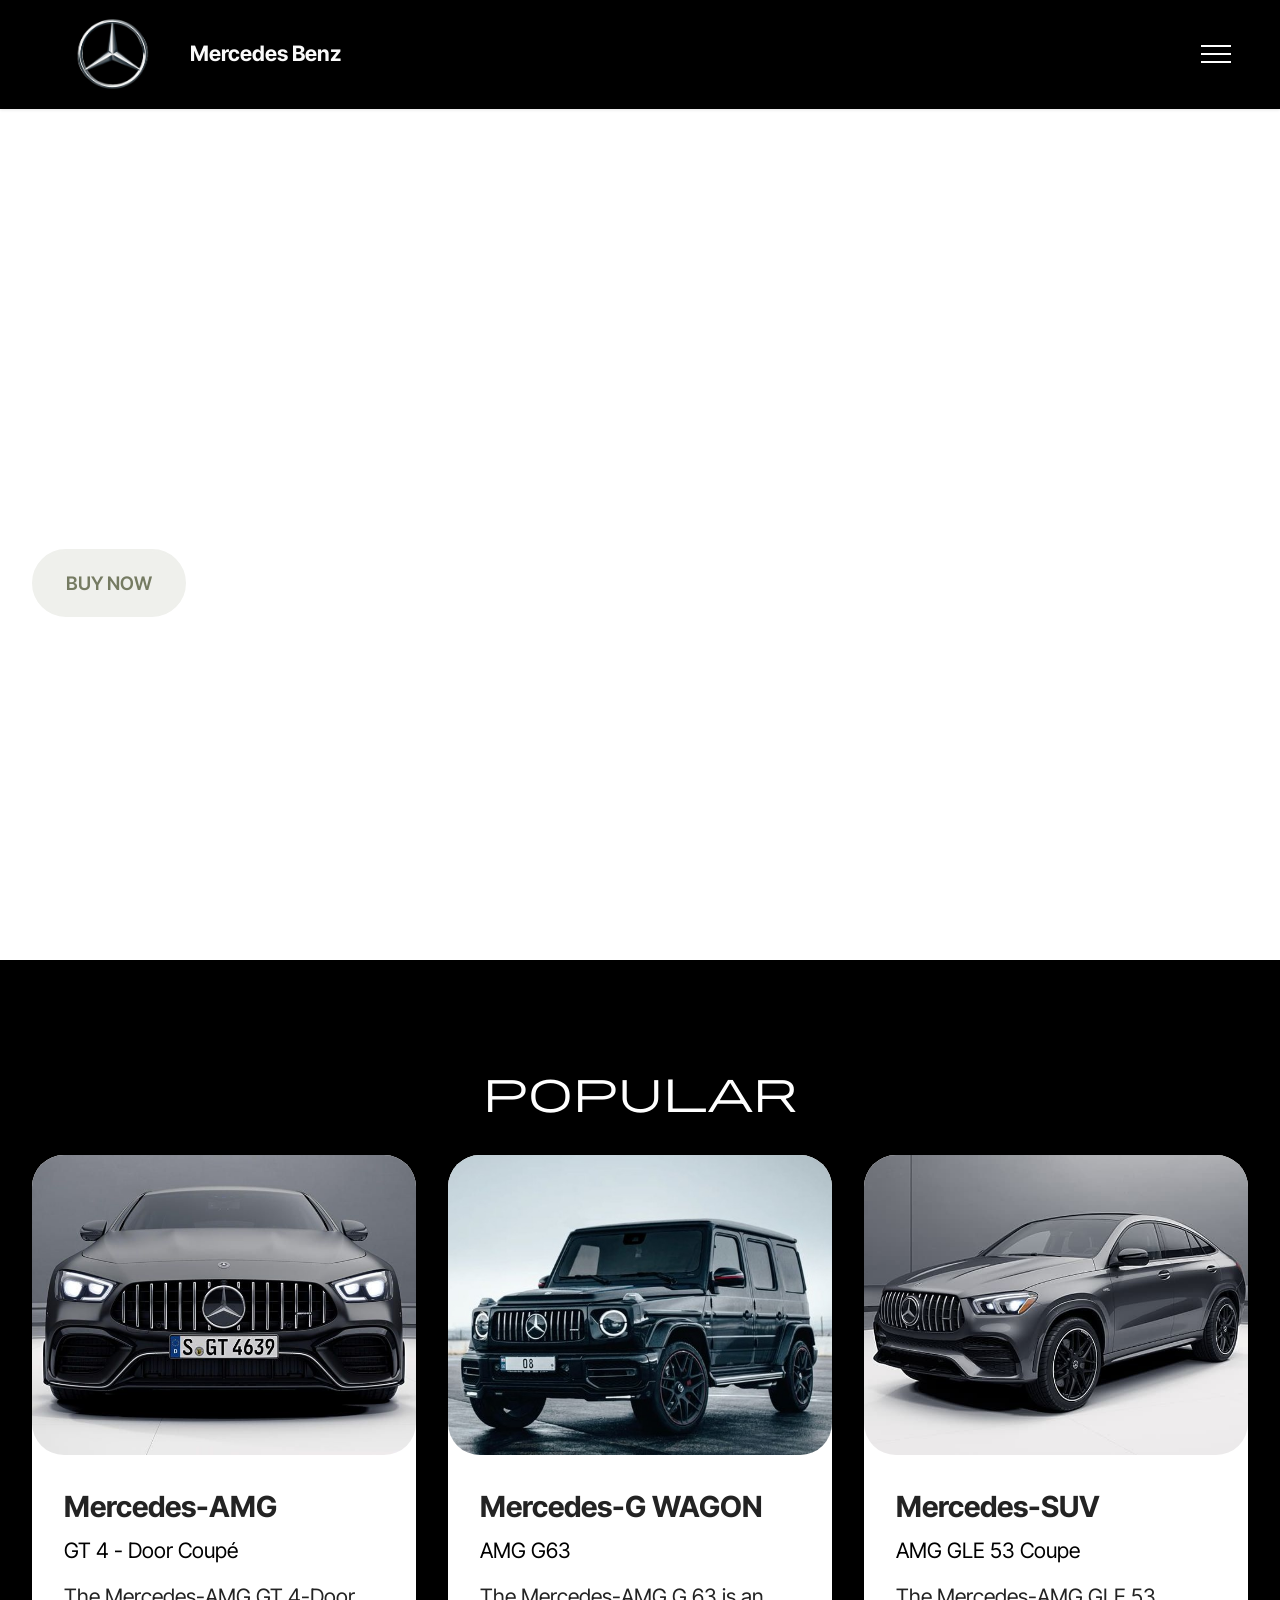
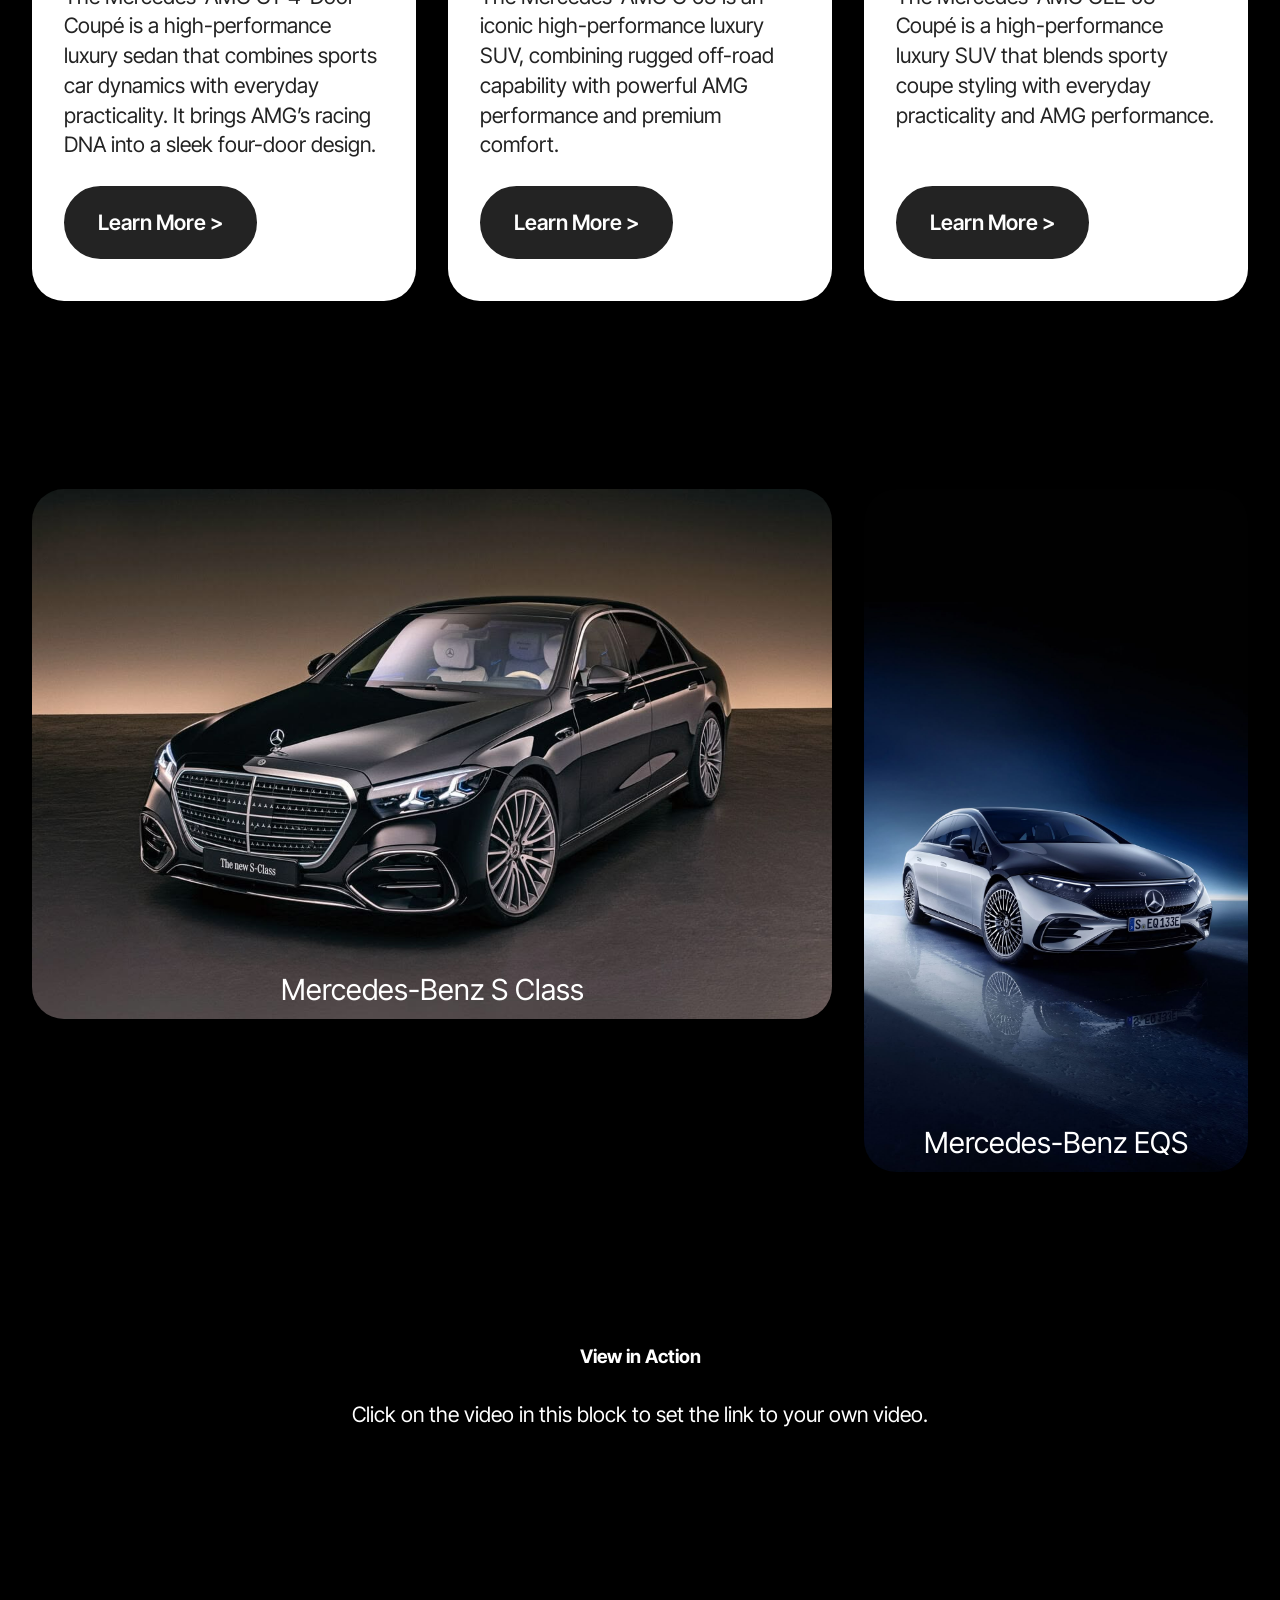
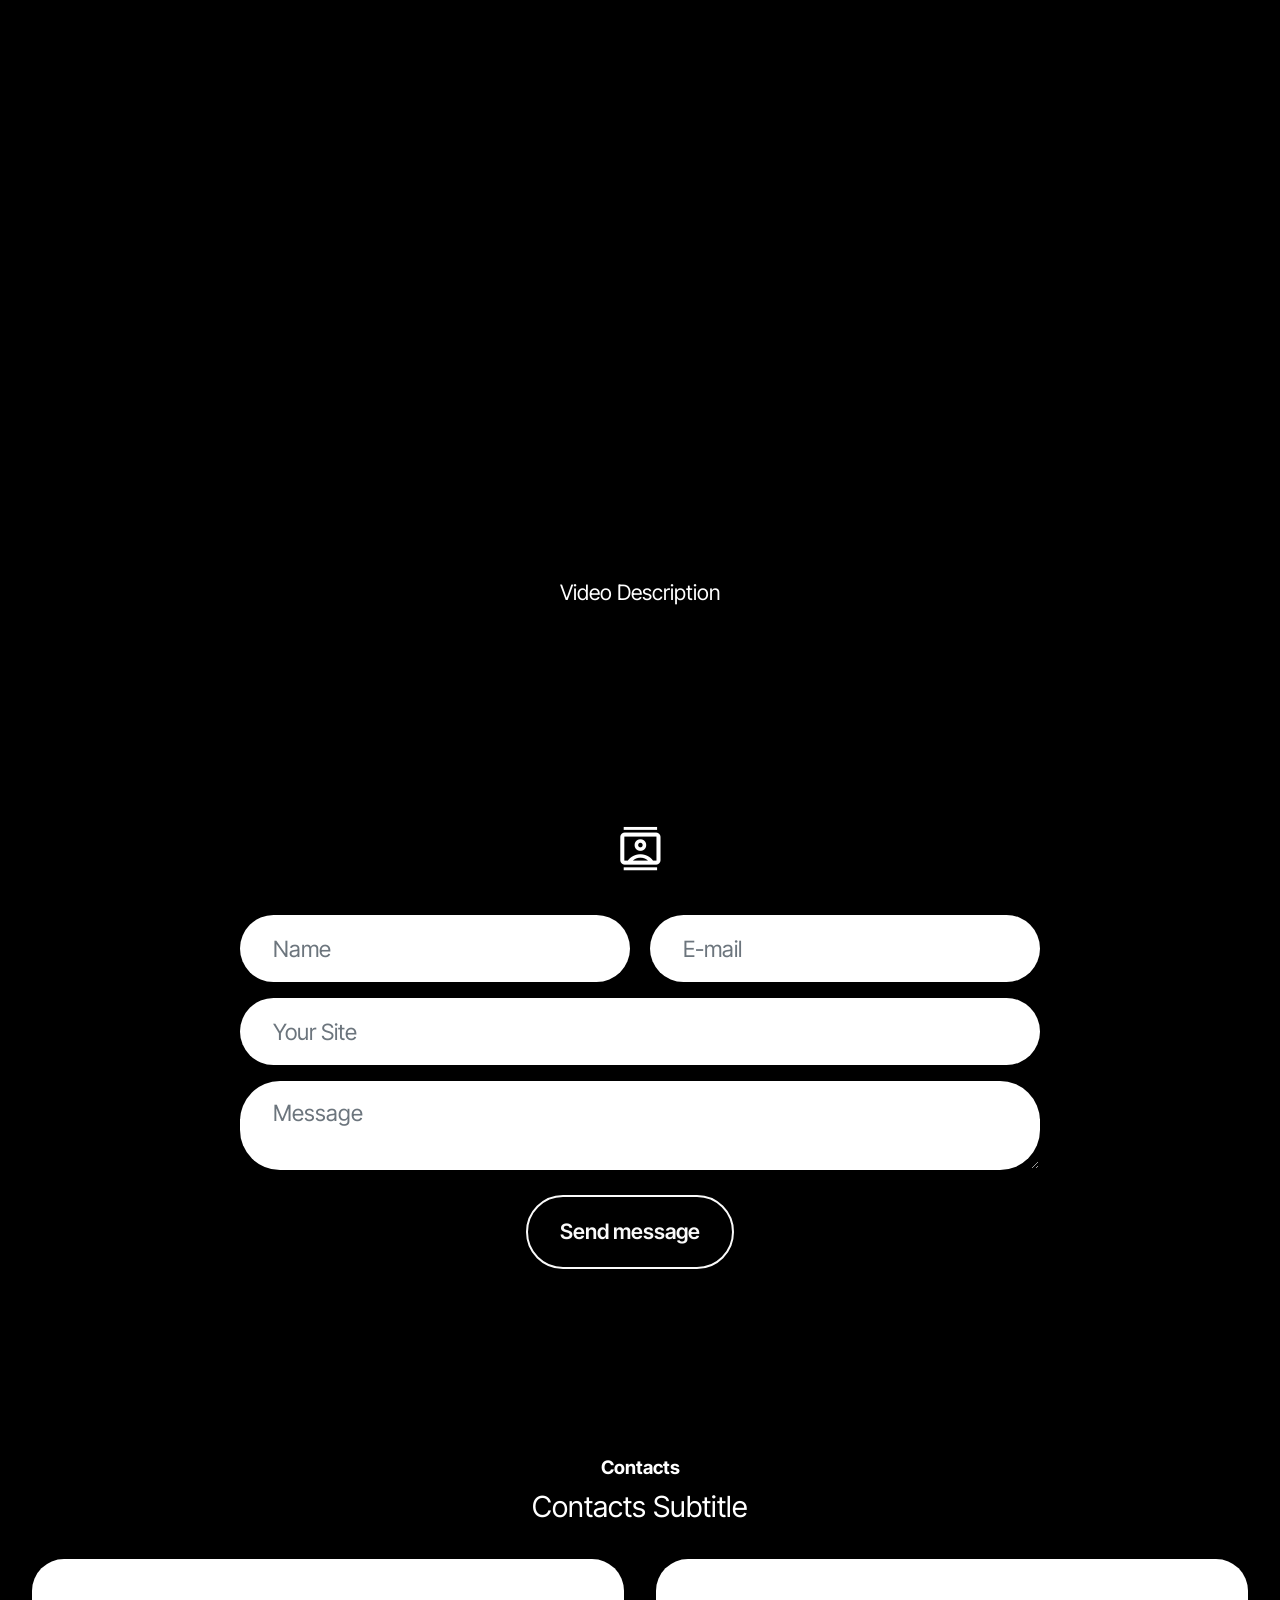
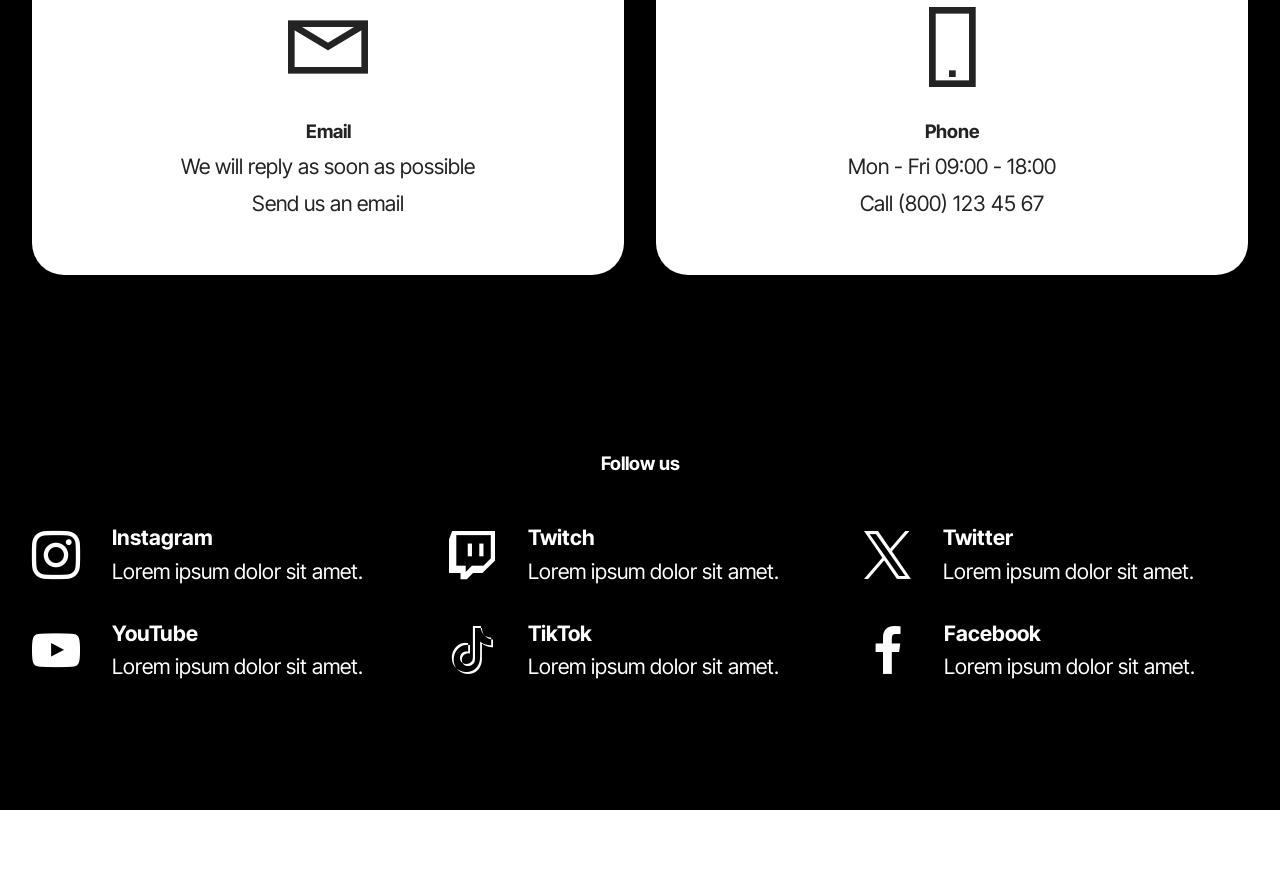
==== index.html @ bb3ef129 "create github pages" ====
<!DOCTYPE html>
<html  >
<head>
  <!-- Site made with Mobirise Website Builder v6.1.12, https://mobirise.com -->
  <meta charset="UTF-8">
  <meta http-equiv="X-UA-Compatible" content="IE=edge">
  <meta name="generator" content="Mobirise v6.1.12, mobirise.com">
  <meta name="twitter:card" content="summary_large_image"/>
  <meta name="twitter:image:src" content="assets/images/index-meta.jpeg">
  <meta property="og:image" content="assets/images/index-meta.jpeg">
  <meta name="twitter:title" content="Home">
  <meta name="viewport" content="width=device-width, initial-scale=1, minimum-scale=1">
  <link rel="shortcut icon" href="assets/images/mercedes-benz-logo-removebg-preview.png" type="image/x-icon">
  <meta name="description" content="Discover Mercedes-Benz, a global leader in luxury cars. From elegant sedans to powerful AMG models and electric EQ vehicles, experience performance, innovation, and prestige.">
  
  
  <title>Home</title>
  <link rel="stylesheet" href="assets/web/assets/mobirise-icons2/mobirise2.css">
  <link rel="stylesheet" href="assets/bootstrap/css/bootstrap.min.css">
  <link rel="stylesheet" href="assets/animatecss/animate.css">
  <link rel="stylesheet" href="assets/dropdown/css/style.css">
  <link rel="stylesheet" href="assets/socicon/css/styles.css">
  <link rel="stylesheet" href="assets/theme/css/style.css">
  <link rel="preload" href="https://fonts.googleapis.com/css?family=Material+Symbols+Outlined:100,200,300,400,500,600,700&display=swap" as="style" onload="this.onload=null;this.rel='stylesheet'">
  <noscript><link rel="stylesheet" href="https://fonts.googleapis.com/css?family=Material+Symbols+Outlined:100,200,300,400,500,600,700&display=swap"></noscript>
  <link rel="preload" href="https://fonts.googleapis.com/css?family=Inter+Tight:100,200,300,400,500,600,700,800,900,100i,200i,300i,400i,500i,600i,700i,800i,900i&display=swap" as="style" onload="this.onload=null;this.rel='stylesheet'">
  <noscript><link rel="stylesheet" href="https://fonts.googleapis.com/css?family=Inter+Tight:100,200,300,400,500,600,700,800,900,100i,200i,300i,400i,500i,600i,700i,800i,900i&display=swap"></noscript>
  <link rel="preload" as="style" href="assets/mobirise/css/mbr-additional.css?v=NaeQE8"><link rel="stylesheet" href="assets/mobirise/css/mbr-additional.css?v=NaeQE8" type="text/css">

  
  
  
</head>
<body>
  
  <section data-bs-version="5.1" class="menu menu1 cid-vfYDyJ17xj" once="menu" id="menu1-4">
    

    <nav class="navbar navbar-dropdown navbar-fixed-top collapsed">
        <div class="container-fluid">
            <div class="navbar-brand">
                <span class="navbar-logo">
                    <a href="https://mobiri.se">
                        <img src="assets/images/mercedes-benz-logo-removebg-preview.png" alt="Mobirise Website Builder" style="height: 5.5rem;">
                    </a>
                </span>
                <span class="navbar-caption-wrap"><a class="navbar-caption text-white display-4" href="https://mobiri.se">Mercedes Benz<br></a></span>
            </div>
            <button class="navbar-toggler" type="button" data-toggle="collapse" data-bs-toggle="collapse" data-target="#navbarSupportedContent" data-bs-target="#navbarSupportedContent" aria-controls="navbarNavAltMarkup" aria-expanded="false" aria-label="Toggle navigation">
                <div class="hamburger">
                    <span></span>
                    <span></span>
                    <span></span>
                    <span></span>
                </div>
            </button>
            <div class="collapse navbar-collapse" id="navbarSupportedContent">
                <ul class="navbar-nav nav-dropdown nav-right" data-app-modern-menu="true"><li class="nav-item"><a class="nav-link link text-white display-4" href="https://mobiri.se">Model</a></li>
                    <li class="nav-item"><a class="nav-link link text-white display-4" href="https://mobiri.se">
                            Brand</a></li>
                    <li class="nav-item"><a class="nav-link link text-white display-4" href="https://mobiri.se">Services</a>
                    </li></ul>
                
                
            </div>
        </div>
    </nav>
</section>

<section data-bs-version="5.1" class="header1 cid-vfYGMV9SL6 mbr-fullscreen" data-bg-video="https://www.youtube.com/watch?v=-4zsY28t76k" id="header1-5">

    

    <div class="mbr-fallback-image disabled"></div>
    <div class="mbr-overlay" style="opacity: 0; background-color: rgb(255, 255, 255);"></div>

    <div class="container-fluid">
        <div class="row">
            <div class="col-12 col-lg-6">
                <h1 class="mbr-section-title mbr-fonts-style mb-3 display-1"><strong>Drive the art of excellence</strong>.&nbsp;</h1>
                
                
                <div class="mbr-section-btn mt-3"><a class="btn btn-white display-2" href="https://mobiri.se">BUY NOW</a></div>
            </div>
        </div>
    </div>
</section>

<section data-bs-version="5.1" class="features4 cid-vfYKdESVwf" id="features4-6">
    
    
    <div class="container">
        <div class="mbr-section-head">
            <h4 class="mbr-section-title mbr-fonts-style align-center mb-0 new-font">Popular</h4>
            
        </div>
        <div class="row mt-4">
            
            <div class="item features-image col-12 col-md-6 col-lg-4 active">
                <div class="item-wrapper">
                    <div class="item-img">
                        <img src="assets/images/gt4-door.jpg" alt="Mobirise Website Builder" title="" data-slide-to="1" data-bs-slide-to="1">
                    </div>
                    <div class="item-content">
                        <h5 class="item-title mbr-fonts-style display-5"><strong>Mercedes-AMG</strong></h5>
                        <h6 class="item-subtitle mbr-fonts-style mt-1 display-7">GT 4 - Door Coupé</h6>
                        <p class="mbr-text mbr-fonts-style mt-3 display-7">The Mercedes-AMG GT 4-Door Coupé is a high-performance luxury sedan that combines sports car dynamics with everyday practicality. It brings AMG’s racing DNA into a sleek four-door design.</p>
                    </div>
                    <div class="mbr-section-btn item-footer mt-2"><a href="" class="btn item-btn btn-black display-7" target="_blank">Learn More &gt;</a></div>
                </div>
            </div>
            <div class="item features-image col-12 col-md-6 col-lg-4">
                <div class="item-wrapper">
                    <div class="item-img">
                        <img src="assets/images/g-1.jpeg" alt="Mobirise Website Builder" title="" data-slide-to="2" data-bs-slide-to="2">
                    </div>
                    <div class="item-content">
                        <h5 class="item-title mbr-fonts-style display-5"><strong>Mercedes-G WAGON</strong><strong><br></strong></h5>
                        <h6 class="item-subtitle mbr-fonts-style mt-1 display-7">AMG G63</h6>
                        <p class="mbr-text mbr-fonts-style mt-3 display-7">The Mercedes-AMG G 63 is an iconic high-performance luxury SUV, combining rugged off-road capability with powerful AMG performance and premium comfort.<br></p>
                    </div>
                    <div class="mbr-section-btn item-footer mt-2"><a href="" class="btn item-btn btn-black display-7" target="_blank">Learn More
                            &gt;</a></div>
                </div>
            </div><div class="item features-image col-12 col-md-6 col-lg-4">
                <div class="item-wrapper">
                    <div class="item-img">
                        <img src="assets/images/suv.jpg" alt="Mobirise Website Builder" title="" data-slide-to="0" data-bs-slide-to="0">
                    </div>
                    <div class="item-content">
                        <h5 class="item-title mbr-fonts-style display-5"><strong>Mercedes-SUV</strong></h5>
                        <h6 class="item-subtitle mbr-fonts-style mt-1 display-7">AMG GLE 53 Coupe</h6>
                        <p class="mbr-text mbr-fonts-style mt-3 display-7">The Mercedes-AMG GLE 53 Coupé is a high-performance luxury SUV that blends sporty coupe styling with everyday practicality and AMG performance.</p>
                    </div>
                    <div class="mbr-section-btn item-footer mt-2"><a href="" class="btn item-btn btn-black display-7" target="_blank">Learn More
                            &gt;</a></div>
                </div>
            </div>

        </div>
    </div>
</section>

<section data-bs-version="5.1" class="image6 cid-vfZrp5HSOC" id="image6-l">
    
    
    
    
    
    <div class="container">
        <div class="row">
            <div class="col-12 col-md-12">
                <div class="row">
                    <div class="col-12 col-lg-8">
                        <div class="img-item mb-3">
                            <img src="assets/images/s-class.jpg" alt="Mobirise Website Builder">
                            <div class="img-description mbr-white">
                                <p class="mbr-fonts-style align-center text1 display-5">
                                    Mercedes-Benz S Class
                                </p>
                            </div>
                        </div>
                    </div>
                    <div class="col-12 col-lg">
                        <div class="img-item mb-3">
                            <img src="assets/images/eqs.jpg" alt="Mobirise Website Builder">
                            <div class="img-description mbr-white">
                                <p class="mbr-fonts-style align-center text2 display-5">
                                    Mercedes-Benz EQS
                                </p>
                            </div>
                        </div>
                    </div>
                </div>
            </div>
        </div>
    </div>
</section>

<section data-bs-version="5.1" class="video04 cid-vg54ovJaJj" id="video04-v">
    
    
    <div class="container">
        <div class="mbr-section-head mb-5">
            <h4 class="mbr-section-title mbr-fonts-style mb-0 mt-0 display-2">
                <strong>View in Action</strong>
            </h4>
            <h5 class="mbr-section-subtitle mbr-fonts-style mt-4 display-7">
                Click on the video in this block to set the link to
                your own video.</h5>
        </div>
        <div class="row justify-content-center">
            <div class="col-12 col-md-12 video-block">
                <div class="video-wrapper"><iframe class="mbr-embedded-video" src="https://www.youtube.com/embed/rfFHW0R5NTk?rel=0&amp;amp;mute=1&amp;showinfo=0&amp;autoplay=1&amp;loop=1&amp;playlist=rfFHW0R5NTk" width="1280" height="720" frameborder="0" allowfullscreen></iframe></div>
                <p class="mbr-text mt-3 mbr-fonts-style display-4">
                    Video Description
                </p>
            </div>
        </div>
    </div>
</section>

<section data-bs-version="5.1" class="form5 cid-vfZvIfqDux" id="form5-o">
    
    
    <div class="container">
        <div class="mbr-section-head">
            <h3 class="mbr-section-title mbr-fonts-style align-center mb-0 new-font">
                <strong>Contacts</strong>
            </h3>
            
        </div>
        <div class="row justify-content-center mt-4">
            <div class="col-lg-8 mx-auto mbr-form" data-form-type="formoid">
                <form action="https://mobirise.eu/" method="POST" class="mbr-form form-with-styler" data-form-title="Form Name"><input type="hidden" name="email" data-form-email="true" value="WksBSll0OXMFvKd1mZLelOWLLUz5YC6eGCgZ726HCzlbaucMn4D98HpZuUn7NAN0C0YRcFxwO2xnb9G4tAJOqRri4VDVbtewCRAJ9BSKSnL4tSPYxJd7X3XVhh1CO5rr">
                    <div class="row">
                        <div hidden="hidden" data-form-alert="" class="alert alert-success col-12">Thanks for filling out the form!</div>
                        <div hidden="hidden" data-form-alert-danger="" class="alert alert-danger col-12">
                            Oops...! some problem!
                        </div>
                    </div>
                    <div class="dragArea row">
                        <div class="col-md col-sm-12 form-group mb-3" data-for="name">
                            <input type="text" name="name" placeholder="Name" data-form-field="name" class="form-control" value="" id="name-form5-o">
                        </div>
                        <div class="col-md col-sm-12 form-group mb-3" data-for="email">
                            <input type="email" name="email" placeholder="E-mail" data-form-field="email" class="form-control" value="" id="email-form5-o">
                        </div>
                        <div class="col-12 form-group mb-3" data-for="url">
                            <input type="url" name="url" placeholder="Your Site" data-form-field="url" class="form-control" value="" id="url-form5-o">
                        </div>
                        <div class="col-12 form-group mb-3" data-for="textarea">
                            <textarea name="textarea" placeholder="Message" data-form-field="textarea" class="form-control" id="textarea-form5-o"></textarea>
                        </div>
                        <div class="col-lg-12 col-md-12 col-sm-12 align-center mbr-section-btn"><button type="submit" class="btn btn-white-outline display-4">Send message</button></div>
                    </div>
                </form>
            </div>
        </div>
    </div>
</section>

<section data-bs-version="5.1" class="contacts1 cid-vfZfxvtwjO" id="contacts1-8">

    

    
    
    <div class="container">
        <div class="mbr-section-head">
            <h3 class="mbr-section-title mbr-fonts-style align-center mb-0 display-2">
                <strong>Contacts</strong>
            </h3>
            <h4 class="mbr-section-subtitle mbr-fonts-style align-center mb-0 mt-2 display-5">
                Contacts Subtitle
            </h4>
        </div>
        <div class="row justify-content-center mt-4">
            <div class="card col-12 col-lg-6">
                <div class="card-wrapper">
                    <div class="card-box align-center">
                        <div class="image-wrapper">
                            <span class="mbr-iconfont mobi-mbri-letter mobi-mbri"></span>
                        </div>
                        <h4 class="card-title mbr-fonts-style mb-2 display-2">
                            <strong>Email</strong>
                        </h4>
                        <p class="mbr-text mbr-fonts-style mb-2 display-4">
                            We will reply as soon as possible</p>
                        <h5 class="link mbr-fonts-style display-7"><a href="mailto:info@site.com" class="text-primary">Send us an
                                email</a>
                        </h5>
                    </div>
                </div>
            </div>
            <div class="card col-12 col-lg-6">
                <div class="card-wrapper">
                    <div class="card-box align-center">
                        <div class="image-wrapper">
                            <span class="mbr-iconfont mobi-mbri-mobile-2 mobi-mbri"></span>
                        </div>
                        <h4 class="card-title mbr-fonts-style align-center mb-2 display-2">
                            <strong>Phone</strong>
                        </h4>
                        <p class="mbr-text mbr-fonts-style mb-2 display-4">
                            Mon - Fri 09:00 - 18:00</p>
                        <h5 class="link mbr-black mbr-fonts-style display-7">
                            <a href="tel:+12345678910" class="text-primary">Call (800) 123 45 67</a>
                        </h5>
                    </div>
                </div>
            </div>
        </div>
    </div>
</section>

<section data-bs-version="5.1" class="social02 cid-vg4S6RcyVv" id="social02-q">
	

	
	
	<div class="container">
		<div class="row justify-content-center">
			<div class="col-12 content-head">
				<div class="mb-5">
					<h5 class="mbr-section-title mbr-fonts-style align-center mb-0 display-2">
						<strong>Follow us</strong>
					</h5>
					
				</div>
			</div>
		</div>
		<div class="row">
			<div class="item features-without-image col-12 col-md-6 col-lg-4">
				<div class="item-wrapper">
					<span class="mbr-iconfont m-auto socicon-instagram socicon"></span>
					<div class="card-box">
						<h4 class="card-title mbr-fonts-style mb-1 display-7">
							<strong>Instagram</strong>
						</h4>
						<h5 class="card-text mbr-fonts-style display-7">
							Lorem ipsum dolor sit amet.
						</h5>
					</div>
				</div>
			</div>
			<div class="item features-without-image col-12 col-md-6 col-lg-4">
				<div class="item-wrapper">
					<span class="mbr-iconfont m-auto socicon-twitch socicon"></span>
					<div class="card-box">
						<h4 class="card-title mbr-fonts-style mb-1 display-7">
							<strong>Twitch</strong>
						</h4>
						<h5 class="card-text mbr-fonts-style display-7">
							Lorem ipsum dolor sit amet.
						</h5>
					</div>
				</div>
			</div>
			<div class="item features-without-image col-12 col-md-6 col-lg-4">
				<div class="item-wrapper">
					<span class="mbr-iconfont m-auto socicon-twitter socicon"></span>
					<div class="card-box">
						<h4 class="card-title mbr-fonts-style mb-1 display-7">
							<strong>Twitter</strong>
						</h4>
						<h5 class="card-text mbr-fonts-style display-7">
							Lorem ipsum dolor sit amet.
						</h5>
					</div>
				</div>
			</div>
			<div class="item features-without-image col-12 col-md-6 col-lg-4">
				<div class="item-wrapper">
					<span class="mbr-iconfont m-auto socicon-youtube socicon"></span>
					<div class="card-box">
						<h4 class="card-title mbr-fonts-style mb-1 display-7">
							<strong>YouTube</strong>
						</h4>
						<h5 class="card-text mbr-fonts-style display-7">
							Lorem ipsum dolor sit amet.
						</h5>
					</div>
				</div>
			</div>
			<div class="item features-without-image col-12 col-md-6 col-lg-4">
				<div class="item-wrapper">
					<span class="mbr-iconfont m-auto socicon-tiktok socicon"></span>
					<div class="card-box">
						<h4 class="card-title mbr-fonts-style mb-1 display-7">
							<strong>TikTok</strong></h4>
						<h5 class="card-text mbr-fonts-style display-7">
							Lorem ipsum dolor sit amet.
						</h5>
					</div>
				</div>
			</div>
			<div class="item features-without-image col-12 col-md-6 col-lg-4">
				<div class="item-wrapper">
					<span class="mbr-iconfont m-auto socicon-facebook socicon"></span>
					<div class="card-box">
						<h4 class="card-title mbr-fonts-style mb-1 display-7">
							<strong>Facebook</strong>
						</h4>
						<h5 class="card-text mbr-fonts-style display-7">
							Lorem ipsum dolor sit amet.
						</h5>
					</div>
				</div>
			</div>
		</div>
	</div>
</section><section class="display-7" style="padding: 0;align-items: center;justify-content: center;flex-wrap: wrap;    align-content: center;display: flex;position: relative;height: 4rem;"><a href="https://mobiri.se/" style="flex: 1 1;height: 4rem;position: absolute;width: 100%;z-index: 1;"><img alt="" style="height: 4rem;" src="[data-uri]"></a><p style="margin: 0;text-align: center;" class="display-7">&#8204;</p><a style="z-index:1" href="https://mobirise.com/builder/no-code-website-builder.html">No Code Website Builder</a></section><script src="assets/bootstrap/js/bootstrap.bundle.min.js"></script>  <script src="assets/smoothscroll/smooth-scroll.js"></script>  <script src="assets/ytplayer/index.js"></script>  <script src="assets/dropdown/js/navbar-dropdown.js"></script>  <script src="assets/vimeoplayer/player.js"></script>  <script src="assets/theme/js/script.js"></script>  <script src="assets/formoid/formoid.min.js"></script>  
  
  
 <div id="scrollToTop" class="scrollToTop mbr-arrow-up"><a style="text-align: center;"><i class="mbr-arrow-up-icon mbr-arrow-up-icon-cm cm-icon cm-icon-smallarrow-up"></i></a></div>
    <input name="animation" type="hidden">
  </body>
</html>
---- assets/web/assets/mobirise-icons2/mobirise2.css ----
@font-face {
  font-family: 'Moririse2';
  font-display: swap;
  src:  url('mobirise2.eot?f2bix4');
  src:  url('mobirise2.eot?f2bix4#iefix') format('embedded-opentype'),
    url('mobirise2.woff2?f2bix4') format('woff2'),
    url('mobirise2.woff?f2bix4') format('woff'),
    url('mobirise2.ttf?f2bix4') format('truetype'),
    url('mobirise2.svg?f2bix4#mobirise2') format('svg');
  font-weight: normal;
  font-style: normal;
}

[class^="mobi-"], [class*=" mobi-"] {
  /* use !important to prevent issues with browser extensions that change fonts */
  font-family: 'Moririse2' !important;
  speak: none;
  font-style: normal;
  font-weight: normal;
  font-variant: normal;
  text-transform: none;
  line-height: 1;

  /* Better Font Rendering =========== */
  -webkit-font-smoothing: antialiased;
  -moz-osx-font-smoothing: grayscale;
}

.mobi-mbri-add-submenu:before {
  content: "\e900";
}
.mobi-mbri-alert:before {
  content: "\e901";
}
.mobi-mbri-align-center:before {
  content: "\e902";
}
.mobi-mbri-align-justify:before {
  content: "\e903";
}
.mobi-mbri-align-left:before {
  content: "\e904";
}
.mobi-mbri-align-right:before {
  content: "\e905";
}
.mobi-mbri-android:before {
  content: "\e906";
}
.mobi-mbri-apple:before {
  content: "\e907";
}
.mobi-mbri-arrow-down:before {
  content: "\e908";
}
.mobi-mbri-arrow-next:before {
  content: "\e909";
}
.mobi-mbri-arrow-prev:before {
  content: "\e90a";
}
.mobi-mbri-arrow-up:before {
  content: "\e90b";
}
.mobi-mbri-bold:before {
  content: "\e90c";
}
.mobi-mbri-bookmark:before {
  content: "\e90d";
}
.mobi-mbri-bootstrap:before {
  content: "\e90e";
}
.mobi-mbri-briefcase:before {
  content: "\e90f";
}
.mobi-mbri-browse:before {
  content: "\e910";
}
.mobi-mbri-bulleted-list:before {
  content: "\e911";
}
.mobi-mbri-calendar:before {
  content: "\e912";
}
.mobi-mbri-camera:before {
  content: "\e913";
}
.mobi-mbri-cart-add:before {
  content: "\e914";
}
.mobi-mbri-cart-full:before {
  content: "\e915";
}
.mobi-mbri-cash:before {
  content: "\e916";
}
.mobi-mbri-change-style:before {
  content: "\e917";
}
.mobi-mbri-chat:before {
  content: "\e918";
}
.mobi-mbri-clock:before {
  content: "\e919";
}
.mobi-mbri-close:before {
  content: "\e91a";
}
.mobi-mbri-cloud:before {
  content: "\e91b";
}
.mobi-mbri-code:before {
  content: "\e91c";
}
.mobi-mbri-contact-form:before {
  content: "\e91d";
}
.mobi-mbri-credit-card:before {
  content: "\e91e";
}
.mobi-mbri-cursor-click:before {
  content: "\e91f";
}
.mobi-mbri-cust-feedback:before {
  content: "\e920";
}
.mobi-mbri-database:before {
  content: "\e921";
}
.mobi-mbri-delivery:before {
  content: "\e922";
}
.mobi-mbri-desktop:before {
  content: "\e923";
}
.mobi-mbri-devices:before {
  content: "\e924";
}
.mobi-mbri-down:before {
  content: "\e925";
}
.mobi-mbri-download-2:before {
  content: "\e926";
}
.mobi-mbri-download:before {
  content: "\e927";
}
.mobi-mbri-drag-n-drop-2:before {
  content: "\e928";
}
.mobi-mbri-drag-n-drop:before {
  content: "\e929";
}
.mobi-mbri-edit-2:before {
  content: "\e92a";
}
.mobi-mbri-edit:before {
  content: "\e92b";
}
.mobi-mbri-error:before {
  content: "\e92c";
}
.mobi-mbri-extension:before {
  content: "\e92d";
}
.mobi-mbri-features:before {
  content: "\e92e";
}
.mobi-mbri-file:before {
  content: "\e92f";
}
.mobi-mbri-flag:before {
  content: "\e930";
}
.mobi-mbri-folder:before {
  content: "\e931";
}
.mobi-mbri-gift:before {
  content: "\e932";
}
.mobi-mbri-github:before {
  content: "\e933";
}
.mobi-mbri-globe-2:before {
  content: "\e934";
}
.mobi-mbri-globe:before {
  content: "\e935";
}
.mobi-mbri-growing-chart:before {
  content: "\e936";
}
.mobi-mbri-hearth:before {
  content: "\e937";
}
.mobi-mbri-help:before {
  content: "\e938";
}
.mobi-mbri-home:before {
  content: "\e939";
}
.mobi-mbri-hot-cup:before {
  content: "\e93a";
}
.mobi-mbri-idea:before {
  content: "\e93b";
}
.mobi-mbri-image-gallery:before {
  content: "\e93c";
}
.mobi-mbri-image-slider:before {
  content: "\e93d";
}
.mobi-mbri-info:before {
  content: "\e93e";
}
.mobi-mbri-italic:before {
  content: "\e93f";
}
.mobi-mbri-key:before {
  content: "\e940";
}
.mobi-mbri-laptop:before {
  content: "\e941";
}
.mobi-mbri-layers:before {
  content: "\e942";
}
.mobi-mbri-left-right:before {
  content: "\e943";
}
.mobi-mbri-left:before {
  content: "\e944";
}
.mobi-mbri-letter:before {
  content: "\e945";
}
.mobi-mbri-like:before {
  content: "\e946";
}
.mobi-mbri-link:before {
  content: "\e947";
}
.mobi-mbri-lock:before {
  content: "\e948";
}
.mobi-mbri-login:before {
  content: "\e949";
}
.mobi-mbri-logout:before {
  content: "\e94a";
}
.mobi-mbri-magic-stick:before {
  content: "\e94b";
}
.mobi-mbri-map-pin:before {
  content: "\e94c";
}
.mobi-mbri-menu:before {
  content: "\e94d";
}
.mobi-mbri-mobile-2:before {
  content: "\e94e";
}
.mobi-mbri-mobile-horizontal:before {
  content: "\e94f";
}
.mobi-mbri-mobile:before {
  content: "\e950";
}
.mobi-mbri-mobirise:before {
  content: "\e951";
}
.mobi-mbri-more-horizontal:before {
  content: "\e952";
}
.mobi-mbri-more-vertical:before {
  content: "\e953";
}
.mobi-mbri-music:before {
  content: "\e954";
}
.mobi-mbri-new-file:before {
  content: "\e955";
}
.mobi-mbri-numbered-list:before {
  content: "\e956";
}
.mobi-mbri-opened-folder:before {
  content: "\e957";
}
.mobi-mbri-pages:before {
  content: "\e958";
}
.mobi-mbri-paper-plane:before {
  content: "\e959";
}
.mobi-mbri-paperclip:before {
  content: "\e95a";
}
.mobi-mbri-phone:before {
  content: "\e95b";
}
.mobi-mbri-photo:before {
  content: "\e95c";
}
.mobi-mbri-photos:before {
  content: "\e95d";
}
.mobi-mbri-pin:before {
  content: "\e95e";
}
.mobi-mbri-play:before {
  content: "\e95f";
}
.mobi-mbri-plus:before {
  content: "\e960";
}
.mobi-mbri-preview:before {
  content: "\e961";
}
.mobi-mbri-print:before {
  content: "\e962";
}
.mobi-mbri-protect:before {
  content: "\e963";
}
.mobi-mbri-question:before {
  content: "\e964";
}
.mobi-mbri-quote-left:before {
  content: "\e965";
}
.mobi-mbri-quote-right:before {
  content: "\e966";
}
.mobi-mbri-redo:before {
  content: "\e967";
}
.mobi-mbri-refresh:before {
  content: "\e968";
}
.mobi-mbri-responsive-2:before {
  content: "\e969";
}
.mobi-mbri-responsive:before {
  content: "\e96a";
}
.mobi-mbri-right:before {
  content: "\e96b";
}
.mobi-mbri-rocket:before {
  content: "\e96c";
}
.mobi-mbri-sad-face:before {
  content: "\e96d";
}
.mobi-mbri-sale:before {
  content: "\e96e";
}
.mobi-mbri-save:before {
  content: "\e96f";
}
.mobi-mbri-search:before {
  content: "\e970";
}
.mobi-mbri-setting-2:before {
  content: "\e971";
}
.mobi-mbri-setting-3:before {
  content: "\e972";
}
.mobi-mbri-setting:before {
  content: "\e973";
}
.mobi-mbri-share:before {
  content: "\e974";
}
.mobi-mbri-shopping-bag:before {
  content: "\e975";
}
.mobi-mbri-shopping-basket:before {
  content: "\e976";
}
.mobi-mbri-shopping-cart:before {
  content: "\e977";
}
.mobi-mbri-sites:before {
  content: "\e978";
}
.mobi-mbri-smile-face:before {
  content: "\e979";
}
.mobi-mbri-speed:before {
  content: "\e97a";
}
.mobi-mbri-star:before {
  content: "\e97b";
}
.mobi-mbri-success:before {
  content: "\e97c";
}
.mobi-mbri-sun:before {
  content: "\e97d";
}
.mobi-mbri-sun2:before {
  content: "\e97e";
}
.mobi-mbri-tablet-vertical:before {
  content: "\e97f";
}
.mobi-mbri-tablet:before {
  content: "\e980";
}
.mobi-mbri-target:before {
  content: "\e981";
}
.mobi-mbri-timer:before {
  content: "\e982";
}
.mobi-mbri-to-ftp:before {
  content: "\e983";
}
.mobi-mbri-to-local-drive:before {
  content: "\e984";
}
.mobi-mbri-touch-swipe:before {
  content: "\e985";
}
.mobi-mbri-touch:before {
  content: "\e986";
}
.mobi-mbri-trash:before {
  content: "\e987";
}
.mobi-mbri-underline:before {
  content: "\e988";
}
.mobi-mbri-undo:before {
  content: "\e989";
}
.mobi-mbri-unlink:before {
  content: "\e98a";
}
.mobi-mbri-unlock:before {
  content: "\e98b";
}
.mobi-mbri-up-down:before {
  content: "\e98c";
}
.mobi-mbri-up:before {
  content: "\e98d";
}
.mobi-mbri-update:before {
  content: "\e98e";
}
.mobi-mbri-upload-2:before {
  content: "\e98f";
}
.mobi-mbri-upload:before {
  content: "\e990";
}
.mobi-mbri-user-2:before {
  content: "\e991";
}
.mobi-mbri-user:before {
  content: "\e992";
}
.mobi-mbri-users:before {
  content: "\e993";
}
.mobi-mbri-video-play:before {
  content: "\e994";
}
.mobi-mbri-video:before {
  content: "\e995";
}
.mobi-mbri-watch:before {
  content: "\e996";
}
.mobi-mbri-website-theme-2:before {
  content: "\e997";
}
.mobi-mbri-website-theme:before {
  content: "\e998";
}
.mobi-mbri-wifi:before {
  content: "\e999";
}
.mobi-mbri-windows:before {
  content: "\e99a";
}
.mobi-mbri-zoom-in:before {
  content: "\e99b";
}
.mobi-mbri-zoom-out:before {
  content: "\e99c";
}
---- assets/dropdown/css/style.css ----
.navbar-dropdown {
  left: 0;
  padding: 0;
  position: absolute;
  right: 0;
  top: 0;
  transition: all 0.45s ease;
  z-index: 1030;
  background: #282828; }
  .navbar-dropdown .navbar-logo {
    margin-right: 0.8rem;
    transition: margin 0.3s ease-in-out;
    vertical-align: middle; }
    .navbar-dropdown .navbar-logo img {
      height: 3.125rem;
      transition: all 0.3s ease-in-out; }
    .navbar-dropdown .navbar-logo.mbr-iconfont {
      font-size: 3.125rem;
      line-height: 3.125rem; }
  .navbar-dropdown .navbar-caption {
    font-weight: 700;
    white-space: normal;
    vertical-align: -4px;
    line-height: 3.125rem !important; }
    .navbar-dropdown .navbar-caption, .navbar-dropdown .navbar-caption:hover {
      color: inherit;
      text-decoration: none; }
  .navbar-dropdown .mbr-iconfont + .navbar-caption {
    vertical-align: -1px; }
  .navbar-dropdown.navbar-fixed-top {
    position: fixed; }
  .navbar-dropdown .navbar-brand span {
    vertical-align: -4px; }
  .navbar-dropdown.bg-color.transparent {
    background: none; }
  .navbar-dropdown.navbar-short .navbar-brand {
    padding: 0.625rem 0; }
    .navbar-dropdown.navbar-short .navbar-brand span {
      vertical-align: -1px; }
  .navbar-dropdown.navbar-short .navbar-caption {
    line-height: 2.375rem !important;
    vertical-align: -2px; }
  .navbar-dropdown.navbar-short .navbar-logo {
    margin-right: 0.5rem; }
    .navbar-dropdown.navbar-short .navbar-logo img {
      height: 2.375rem; }
    .navbar-dropdown.navbar-short .navbar-logo.mbr-iconfont {
      font-size: 2.375rem;
      line-height: 2.375rem; }
  .navbar-dropdown.navbar-short .mbr-table-cell {
    height: 3.625rem; }
  .navbar-dropdown .navbar-close {
    left: 0.6875rem;
    position: fixed;
    top: 0.75rem;
    z-index: 1000; }
  .navbar-dropdown .hamburger-icon {
    content: "";
    display: inline-block;
    vertical-align: middle;
    width: 16px;
    -webkit-box-shadow: 0 -6px 0 1px #282828,0 0 0 1px #282828,0 6px 0 1px #282828;
    -moz-box-shadow: 0 -6px 0 1px #282828,0 0 0 1px #282828,0 6px 0 1px #282828;
    box-shadow: 0 -6px 0 1px #282828,0 0 0 1px #282828,0 6px 0 1px #282828; }

.dropdown-menu .dropdown-toggle[data-toggle="dropdown-submenu"]::after {
  border-bottom: 0.35em solid transparent;
  border-left: 0.35em solid;
  border-right: 0;
  border-top: 0.35em solid transparent;
  margin-left: 0.3rem; }

.dropdown-menu .dropdown-item:focus {
  outline: 0; }

.nav-dropdown {
  font-size: 0.75rem;
  font-weight: 500;
  height: auto !important; }
  .nav-dropdown .nav-btn {
    padding-left: 1rem; }
  .nav-dropdown .link {
    margin: .667em 1.667em;
    font-weight: 500;
    padding: 0;
    transition: color .2s ease-in-out; }
    .nav-dropdown .link.dropdown-toggle {
      margin-right: 2.583em; }
      .nav-dropdown .link.dropdown-toggle::after {
        margin-left: .25rem;
        border-top: 0.35em solid;
        border-right: 0.35em solid transparent;
        border-left: 0.35em solid transparent;
        border-bottom: 0; }
      .nav-dropdown .link.dropdown-toggle[aria-expanded="true"] {
        margin: 0;
        padding: 0.667em 3.263em  0.667em 1.667em; }
  .nav-dropdown .link::after,
  .nav-dropdown .dropdown-item::after {
    color: inherit; }
  .nav-dropdown .btn {
    font-size: 0.75rem;
    font-weight: 700;
    letter-spacing: 0;
    margin-bottom: 0;
    padding-left: 1.25rem;
    padding-right: 1.25rem; }
  .nav-dropdown .dropdown-menu {
    border-radius: 0;
    border: 0;
    left: 0;
    margin: 0;
    padding-bottom: 1.25rem;
    padding-top: 1.25rem;
    position: relative; }
  .nav-dropdown .dropdown-submenu {
    margin-left: 0.125rem;
    top: 0; }
  .nav-dropdown .dropdown-item {
    font-weight: 500;
    line-height: 2;
    padding: 0.3846em 4.615em 0.3846em 1.5385em;
    position: relative;
    transition: color .2s ease-in-out, background-color .2s ease-in-out; }
    .nav-dropdown .dropdown-item::after {
      margin-top: -0.3077em;
      position: absolute;
      right: 1.1538em;
      top: 50%; }
    .nav-dropdown .dropdown-item:focus, .nav-dropdown .dropdown-item:hover {
      background: none; }

@media (max-width: 767px) {
  .nav-dropdown.navbar-toggleable-sm {
    bottom: 0;
    display: none;
    left: 0;
    overflow-x: hidden;
    position: fixed;
    top: 0;
    transform: translateX(-100%);
    -ms-transform: translateX(-100%);
    -webkit-transform: translateX(-100%);
    width: 18.75rem;
    z-index: 999; } }
.nav-dropdown.navbar-toggleable-xl {
  bottom: 0;
  display: none;
  left: 0;
  overflow-x: hidden;
  position: fixed;
  top: 0;
  transform: translateX(-100%);
  -ms-transform: translateX(-100%);
  -webkit-transform: translateX(-100%);
  width: 18.75rem;
  z-index: 999; }

.nav-dropdown-sm {
  display: block !important;
  overflow-x: hidden;
  overflow: auto;
  padding-top: 3.875rem; }
  .nav-dropdown-sm::after {
    content: "";
    display: block;
    height: 3rem;
    width: 100%; }
  .nav-dropdown-sm.collapse.in ~ .navbar-close {
    display: block !important; }
  .nav-dropdown-sm.collapsing, .nav-dropdown-sm.collapse.in {
    transform: translateX(0);
    -ms-transform: translateX(0);
    -webkit-transform: translateX(0);
    transition: all 0.25s ease-out;
    -webkit-transition: all 0.25s ease-out;
    background: #282828; }
  .nav-dropdown-sm.collapsing[aria-expanded="false"] {
    transform: translateX(-100%);
    -ms-transform: translateX(-100%);
    -webkit-transform: translateX(-100%); }
  .nav-dropdown-sm .nav-item {
    display: block;
    margin-left: 0 !important;
    padding-left: 0; }
  .nav-dropdown-sm .link,
  .nav-dropdown-sm .dropdown-item {
    border-top: 1px dotted rgba(255, 255, 255, 0.1);
    font-size: 0.8125rem;
    line-height: 1.6;
    margin: 0 !important;
    padding: 0.875rem 2.4rem 0.875rem 1.5625rem !important;
    position: relative;
    white-space: normal; }
    .nav-dropdown-sm .link:focus, .nav-dropdown-sm .link:hover,
    .nav-dropdown-sm .dropdown-item:focus,
    .nav-dropdown-sm .dropdown-item:hover {
      background: rgba(0, 0, 0, 0.2) !important;
      color: #c0a375; }
  .nav-dropdown-sm .nav-btn {
    position: relative;
    padding: 1.5625rem 1.5625rem 0 1.5625rem; }
    .nav-dropdown-sm .nav-btn::before {
      border-top: 1px dotted rgba(255, 255, 255, 0.1);
      content: "";
      left: 0;
      position: absolute;
      top: 0;
      width: 100%; }
    .nav-dropdown-sm .nav-btn + .nav-btn {
      padding-top: 0.625rem; }
      .nav-dropdown-sm .nav-btn + .nav-btn::before {
        display: none; }
  .nav-dropdown-sm .btn {
    padding: 0.625rem 0; }
  .nav-dropdown-sm .dropdown-toggle[data-toggle="dropdown-submenu"]::after {
    margin-left: .25rem;
    border-top: 0.35em solid;
    border-right: 0.35em solid transparent;
    border-left: 0.35em solid transparent;
    border-bottom: 0; }
  .nav-dropdown-sm .dropdown-toggle[data-toggle="dropdown-submenu"][aria-expanded="true"]::after {
    border-top: 0;
    border-right: 0.35em solid transparent;
    border-left: 0.35em solid transparent;
    border-bottom: 0.35em solid; }
  .nav-dropdown-sm .dropdown-menu {
    margin: 0;
    padding: 0;
    position: relative;
    top: 0;
    left: 0;
    width: 100%;
    border: 0;
    float: none;
    border-radius: 0;
    background: none; }
  .nav-dropdown-sm .dropdown-submenu {
    left: 100%;
    margin-left: 0.125rem;
    margin-top: -1.25rem;
    top: 0; }

.navbar-toggleable-sm .nav-dropdown .dropdown-menu {
  position: absolute; }

.navbar-toggleable-sm .nav-dropdown .dropdown-submenu {
  left: 100%;
  margin-left: 0.125rem;
  margin-top: -1.25rem;
  top: 0; }

.navbar-toggleable-sm.opened .nav-dropdown .dropdown-menu {
  position: relative; }

.navbar-toggleable-sm.opened .nav-dropdown .dropdown-submenu {
  left: 0;
  margin-left: 00rem;
  margin-top: 0rem;
  top: 0; }

.is-builder .nav-dropdown.collapsing {
  transition: none !important; }
---- assets/socicon/css/styles.css ----
@charset "UTF-8";

@font-face {
  font-family: 'Socicon';
  src:  url('../fonts/socicon.eot');
  src:  url('../fonts/socicon.eot?#iefix') format('embedded-opentype'),
    url('../fonts/socicon.woff2') format('woff2'),
    url('../fonts/socicon.ttf') format('truetype'),
    url('../fonts/socicon.woff') format('woff'),
    url('../fonts/socicon.svg#socicon') format('svg');
  font-weight: normal;
  font-style: normal;
  font-display: swap;
}

[data-icon]:before {
  font-family: "socicon" !important;
  content: attr(data-icon);
  font-style: normal !important;
  font-weight: normal !important;
  font-variant: normal !important;
  text-transform: none !important;
  speak: none;
  line-height: 1;
  -webkit-font-smoothing: antialiased;
  -moz-osx-font-smoothing: grayscale;
}

[class^="socicon-"], [class*=" socicon-"] {
  /* use !important to prevent issues with browser extensions that change fonts */
  font-family: 'Socicon' !important;
  speak: none;
  font-style: normal;
  font-weight: normal;
  font-variant: normal;
  text-transform: none;
  line-height: 1;

  /* Better Font Rendering =========== */
  -webkit-font-smoothing: antialiased;
  -moz-osx-font-smoothing: grayscale;
}

.socicon-500px:before {
  content: "\e000";
}
.socicon-8tracks:before {
  content: "\e001";
}
.socicon-airbnb:before {
  content: "\e002";
}
.socicon-alliance:before {
  content: "\e003";
}
.socicon-amazon:before {
  content: "\e004";
}
.socicon-amplement:before {
  content: "\e005";
}
.socicon-android:before {
  content: "\e006";
}
.socicon-angellist:before {
  content: "\e007";
}
.socicon-apple:before {
  content: "\e008";
}
.socicon-appnet:before {
  content: "\e009";
}
.socicon-baidu:before {
  content: "\e00a";
}
.socicon-bandcamp:before {
  content: "\e00b";
}
.socicon-battlenet:before {
  content: "\e00c";
}
.socicon-mixer:before {
  content: "\e00d";
}
.socicon-bebee:before {
  content: "\e00e";
}
.socicon-bebo:before {
  content: "\e00f";
}
.socicon-behance:before {
  content: "\e010";
}
.socicon-blizzard:before {
  content: "\e011";
}
.socicon-blogger:before {
  content: "\e012";
}
.socicon-buffer:before {
  content: "\e013";
}
.socicon-chrome:before {
  content: "\e014";
}
.socicon-coderwall:before {
  content: "\e015";
}
.socicon-curse:before {
  content: "\e016";
}
.socicon-dailymotion:before {
  content: "\e017";
}
.socicon-deezer:before {
  content: "\e018";
}
.socicon-delicious:before {
  content: "\e019";
}
.socicon-deviantart:before {
  content: "\e01a";
}
.socicon-diablo:before {
  content: "\e01b";
}
.socicon-digg:before {
  content: "\e01c";
}
.socicon-discord:before {
  content: "\e01d";
}
.socicon-disqus:before {
  content: "\e01e";
}
.socicon-douban:before {
  content: "\e01f";
}
.socicon-draugiem:before {
  content: "\e020";
}
.socicon-dribbble:before {
  content: "\e021";
}
.socicon-drupal:before {
  content: "\e022";
}
.socicon-ebay:before {
  content: "\e023";
}
.socicon-ello:before {
  content: "\e024";
}
.socicon-endomodo:before {
  content: "\e025";
}
.socicon-envato:before {
  content: "\e026";
}
.socicon-etsy:before {
  content: "\e027";
}
.socicon-facebook:before {
  content: "\e028";
}
.socicon-feedburner:before {
  content: "\e029";
}
.socicon-filmweb:before {
  content: "\e02a";
}
.socicon-firefox:before {
  content: "\e02b";
}
.socicon-flattr:before {
  content: "\e02c";
}
.socicon-flickr:before {
  content: "\e02d";
}
.socicon-formulr:before {
  content: "\e02e";
}
.socicon-forrst:before {
  content: "\e02f";
}
.socicon-foursquare:before {
  content: "\e030";
}
.socicon-friendfeed:before {
  content: "\e031";
}
.socicon-github:before {
  content: "\e032";
}
.socicon-goodreads:before {
  content: "\e033";
}
.socicon-google:before {
  content: "\e034";
}
.socicon-googlescholar:before {
  content: "\e035";
}
.socicon-googlegroups:before {
  content: "\e036";
}
.socicon-googlephotos:before {
  content: "\e037";
}
.socicon-googleplus:before {
  content: "\e038";
}
.socicon-grooveshark:before {
  content: "\e039";
}
.socicon-hackerrank:before {
  content: "\e03a";
}
.socicon-hearthstone:before {
  content: "\e03b";
}
.socicon-hellocoton:before {
  content: "\e03c";
}
.socicon-heroes:before {
  content: "\e03d";
}
.socicon-smashcast:before {
  content: "\e03e";
}
.socicon-horde:before {
  content: "\e03f";
}
.socicon-houzz:before {
  content: "\e040";
}
.socicon-icq:before {
  content: "\e041";
}
.socicon-identica:before {
  content: "\e042";
}
.socicon-imdb:before {
  content: "\e043";
}
.socicon-instagram:before {
  content: "\e044";
}
.socicon-issuu:before {
  content: "\e045";
}
.socicon-istock:before {
  content: "\e046";
}
.socicon-itunes:before {
  content: "\e047";
}
.socicon-keybase:before {
  content: "\e048";
}
.socicon-lanyrd:before {
  content: "\e049";
}
.socicon-lastfm:before {
  content: "\e04a";
}
.socicon-line:before {
  content: "\e04b";
}
.socicon-linkedin:before {
  content: "\e04c";
}
.socicon-livejournal:before {
  content: "\e04d";
}
.socicon-lyft:before {
  content: "\e04e";
}
.socicon-macos:before {
  content: "\e04f";
}
.socicon-mail:before {
  content: "\e050";
}
.socicon-medium:before {
  content: "\e051";
}
.socicon-meetup:before {
  content: "\e052";
}
.socicon-mixcloud:before {
  content: "\e053";
}
.socicon-modelmayhem:before {
  content: "\e054";
}
.socicon-mumble:before {
  content: "\e055";
}
.socicon-myspace:before {
  content: "\e056";
}
.socicon-newsvine:before {
  content: "\e057";
}
.socicon-nintendo:before {
  content: "\e058";
}
.socicon-npm:before {
  content: "\e059";
}
.socicon-odnoklassniki:before {
  content: "\e05a";
}
.socicon-openid:before {
  content: "\e05b";
}
.socicon-opera:before {
  content: "\e05c";
}
.socicon-outlook:before {
  content: "\e05d";
}
.socicon-overwatch:before {
  content: "\e05e";
}
.socicon-patreon:before {
  content: "\e05f";
}
.socicon-paypal:before {
  content: "\e060";
}
.socicon-periscope:before {
  content: "\e061";
}
.socicon-persona:before {
  content: "\e062";
}
.socicon-pinterest:before {
  content: "\e063";
}
.socicon-play:before {
  content: "\e064";
}
.socicon-player:before {
  content: "\e065";
}
.socicon-playstation:before {
  content: "\e066";
}
.socicon-pocket:before {
  content: "\e067";
}
.socicon-qq:before {
  content: "\e068";
}
.socicon-quora:before {
  content: "\e069";
}
.socicon-raidcall:before {
  content: "\e06a";
}
.socicon-ravelry:before {
  content: "\e06b";
}
.socicon-reddit:before {
  content: "\e06c";
}
.socicon-renren:before {
  content: "\e06d";
}
.socicon-researchgate:before {
  content: "\e06e";
}
.socicon-residentadvisor:before {
  content: "\e06f";
}
.socicon-reverbnation:before {
  content: "\e070";
}
.socicon-rss:before {
  content: "\e071";
}
.socicon-sharethis:before {
  content: "\e072";
}
.socicon-skype:before {
  content: "\e073";
}
.socicon-slideshare:before {
  content: "\e074";
}
.socicon-smugmug:before {
  content: "\e075";
}
.socicon-snapchat:before {
  content: "\e076";
}
.socicon-songkick:before {
  content: "\e077";
}
.socicon-soundcloud:before {
  content: "\e078";
}
.socicon-spotify:before {
  content: "\e079";
}
.socicon-stackexchange:before {
  content: "\e07a";
}
.socicon-stackoverflow:before {
  content: "\e07b";
}
.socicon-starcraft:before {
  content: "\e07c";
}
.socicon-stayfriends:before {
  content: "\e07d";
}
.socicon-steam:before {
  content: "\e07e";
}
.socicon-storehouse:before {
  content: "\e07f";
}
.socicon-strava:before {
  content: "\e080";
}
.socicon-streamjar:before {
  content: "\e081";
}
.socicon-stumbleupon:before {
  content: "\e082";
}
.socicon-swarm:before {
  content: "\e083";
}
.socicon-teamspeak:before {
  content: "\e084";
}
.socicon-teamviewer:before {
  content: "\e085";
}
.socicon-technorati:before {
  content: "\e086";
}
.socicon-telegram:before {
  content: "\e087";
}
.socicon-tripadvisor:before {
  content: "\e088";
}
.socicon-tripit:before {
  content: "\e089";
}
.socicon-triplej:before {
  content: "\e08a";
}
.socicon-tumblr:before {
  content: "\e08b";
}
.socicon-twitch:before {
  content: "\e08c";
}
.socicon-twitter:before {
  content: "\e08d";
}
.socicon-uber:before {
  content: "\e08e";
}
.socicon-ventrilo:before {
  content: "\e08f";
}
.socicon-viadeo:before {
  content: "\e090";
}
.socicon-viber:before {
  content: "\e091";
}
.socicon-viewbug:before {
  content: "\e092";
}
.socicon-vimeo:before {
  content: "\e093";
}
.socicon-vine:before {
  content: "\e094";
}
.socicon-vkontakte:before {
  content: "\e095";
}
.socicon-warcraft:before {
  content: "\e096";
}
.socicon-wechat:before {
  content: "\e097";
}
.socicon-weibo:before {
  content: "\e098";
}
.socicon-whatsapp:before {
  content: "\e099";
}
.socicon-wikipedia:before {
  content: "\e09a";
}
.socicon-windows:before {
  content: "\e09b";
}
.socicon-wordpress:before {
  content: "\e09c";
}
.socicon-wykop:before {
  content: "\e09d";
}
.socicon-xbox:before {
  content: "\e09e";
}
.socicon-xing:before {
  content: "\e09f";
}
.socicon-yahoo:before {
  content: "\e0a0";
}
.socicon-yammer:before {
  content: "\e0a1";
}
.socicon-yandex:before {
  content: "\e0a2";
}
.socicon-yelp:before {
  content: "\e0a3";
}
.socicon-younow:before {
  content: "\e0a4";
}
.socicon-youtube:before {
  content: "\e0a5";
}
.socicon-zapier:before {
  content: "\e0a6";
}
.socicon-zerply:before {
  content: "\e0a7";
}
.socicon-zomato:before {
  content: "\e0a8";
}
.socicon-zynga:before {
  content: "\e0a9";
}
.socicon-bluesky:before {
  content: "\e0aa";
}
.socicon-threads:before {
  content: "\e0ab";
}
.socicon-spreadshirt:before {
  content: "\e901";
}
.socicon-gamejolt:before {
  content: "\e902";
}
.socicon-trello:before {
  content: "\e903";
}
.socicon-tunein:before {
  content: "\e904";
}
.socicon-bloglovin:before {
  content: "\e905";
}
.socicon-gamewisp:before {
  content: "\e906";
}
.socicon-messenger:before {
  content: "\e907";
}
.socicon-pandora:before {
  content: "\e908";
}
.socicon-augment:before {
  content: "\e909";
}
.socicon-bitbucket:before {
  content: "\e90a";
}
.socicon-fyuse:before {
  content: "\e90b";
}
.socicon-yt-gaming:before {
  content: "\e90c";
}
.socicon-sketchfab:before {
  content: "\e90d";
}
.socicon-mobcrush:before {
  content: "\e90e";
}
.socicon-microsoft:before {
  content: "\e90f";
}
.socicon-realtor:before {
  content: "\e910";
}
.socicon-tidal:before {
  content: "\e911";
}
.socicon-qobuz:before {
  content: "\e912";
}
.socicon-natgeo:before {
  content: "\e913";
}
.socicon-mastodon:before {
  content: "\e914";
}
.socicon-unsplash:before {
  content: "\e915";
}
.socicon-homeadvisor:before {
  content: "\e916";
}
.socicon-angieslist:before {
  content: "\e917";
}
.socicon-codepen:before {
  content: "\e918";
}
.socicon-slack:before {
  content: "\e919";
}
.socicon-openaigym:before {
  content: "\e91a";
}
.socicon-logmein:before {
  content: "\e91b";
}
.socicon-fiverr:before {
  content: "\e91c";
}
.socicon-gotomeeting:before {
  content: "\e91d";
}
.socicon-aliexpress:before {
  content: "\e91e";
}
.socicon-guru:before {
  content: "\e91f";
}
.socicon-appstore:before {
  content: "\e920";
}
.socicon-homes:before {
  content: "\e921";
}
.socicon-zoom:before {
  content: "\e922";
}
.socicon-alibaba:before {
  content: "\e923";
}
.socicon-craigslist:before {
  content: "\e924";
}
.socicon-wix:before {
  content: "\e925";
}
.socicon-redfin:before {
  content: "\e926";
}
.socicon-googlecalendar:before {
  content: "\e927";
}
.socicon-shopify:before {
  content: "\e928";
}
.socicon-freelancer:before {
  content: "\e929";
}
.socicon-seedrs:before {
  content: "\e92a";
}
.socicon-bing:before {
  content: "\e92b";
}
.socicon-doodle:before {
  content: "\e92c";
}
.socicon-bonanza:before {
  content: "\e92d";
}
.socicon-squarespace:before {
  content: "\e92e";
}
.socicon-toptal:before {
  content: "\e92f";
}
.socicon-gust:before {
  content: "\e930";
}
.socicon-ask:before {
  content: "\e931";
}
.socicon-trulia:before {
  content: "\e932";
}
.socicon-loomly:before {
  content: "\e933";
}
.socicon-ghost:before {
  content: "\e934";
}
.socicon-upwork:before {
  content: "\e935";
}
.socicon-fundable:before {
  content: "\e936";
}
.socicon-booking:before {
  content: "\e937";
}
.socicon-googlemaps:before {
  content: "\e938";
}
.socicon-zillow:before {
  content: "\e939";
}
.socicon-niconico:before {
  content: "\e93a";
}
.socicon-toneden:before {
  content: "\e93b";
}
.socicon-crunchbase:before {
  content: "\e93c";
}
.socicon-homefy:before {
  content: "\e93d";
}
.socicon-calendly:before {
  content: "\e93e";
}
.socicon-livemaster:before {
  content: "\e93f";
}
.socicon-udemy:before {
  content: "\e940";
}
.socicon-codered:before {
  content: "\e941";
}
.socicon-origin:before {
  content: "\e942";
}
.socicon-nextdoor:before {
  content: "\e943";
}
.socicon-portfolio:before {
  content: "\e944";
}
.socicon-instructables:before {
  content: "\e945";
}
.socicon-gitlab:before {
  content: "\e946";
}
.socicon-hackernews:before {
  content: "\e947";
}
.socicon-smashwords:before {
  content: "\e948";
}
.socicon-kobo:before {
  content: "\e949";
}
.socicon-bookbub:before {
  content: "\e94a";
}
.socicon-mailru:before {
  content: "\e94b";
}
.socicon-moddb:before {
  content: "\e94c";
}
.socicon-indiedb:before {
  content: "\e94d";
}
.socicon-traxsource:before {
  content: "\e94e";
}
.socicon-gamefor:before {
  content: "\e94f";
}
.socicon-pixiv:before {
  content: "\e950";
}
.socicon-myanimelist:before {
  content: "\e951";
}
.socicon-blackberry:before {
  content: "\e952";
}
.socicon-wickr:before {
  content: "\e953";
}
.socicon-spip:before {
  content: "\e954";
}
.socicon-napster:before {
  content: "\e955";
}
.socicon-beatport:before {
  content: "\e956";
}
.socicon-hackerone:before {
  content: "\e957";
}
.socicon-internet:before {
  content: "\e958";
}
.socicon-ubuntu:before {
  content: "\e959";
}
.socicon-artstation:before {
  content: "\e95a";
}
.socicon-invision:before {
  content: "\e95b";
}
.socicon-torial:before {
  content: "\e95c";
}
.socicon-collectorz:before {
  content: "\e95d";
}
.socicon-seenthis:before {
  content: "\e95e";
}
.socicon-googleplaymusic:before {
  content: "\e95f";
}
.socicon-debian:before {
  content: "\e960";
}
.socicon-filmfreeway:before {
  content: "\e961";
}
.socicon-gnome:before {
  content: "\e962";
}
.socicon-itchio:before {
  content: "\e963";
}
.socicon-jamendo:before {
  content: "\e964";
}
.socicon-mix:before {
  content: "\e965";
}
.socicon-sharepoint:before {
  content: "\e966";
}
.socicon-tinder:before {
  content: "\e967";
}
.socicon-windguru:before {
  content: "\e968";
}
.socicon-cdbaby:before {
  content: "\e969";
}
.socicon-elementaryos:before {
  content: "\e96a";
}
.socicon-stage32:before {
  content: "\e96b";
}
.socicon-tiktok:before {
  content: "\e96c";
}
.socicon-gitter:before {
  content: "\e96d";
}
.socicon-letterboxd:before {
  content: "\e96e";
}
.socicon-threema:before {
  content: "\e96f";
}
.socicon-splice:before {
  content: "\e970";
}
.socicon-metapop:before {
  content: "\e971";
}
.socicon-naver:before {
  content: "\e972";
}
.socicon-remote:before {
  content: "\e973";
}
.socicon-flipboard:before {
  content: "\e974";
}
.socicon-googlehangouts:before {
  content: "\e975";
}
.socicon-dlive:before {
  content: "\e976";
}
.socicon-vsco:before {
  content: "\e977";
}
.socicon-stitcher:before {
  content: "\e978";
}
.socicon-avvo:before {
  content: "\e979";
}
.socicon-redbubble:before {
  content: "\e97a";
}
.socicon-society6:before {
  content: "\e97b";
}
.socicon-zazzle:before {
  content: "\e97c";
}
.socicon-eitaa:before {
  content: "\e97d";
}
.socicon-soroush:before {
  content: "\e97e";
}
.socicon-bale:before {
  content: "\e97f";
}
---- assets/theme/css/style.css ----
@charset "UTF-8";
section {
  background-color: #ffffff;
}

body {
  font-style: normal;
  line-height: 1.5;
  font-weight: 400;
  color: #232323;
  position: relative;
}

button {
  background-color: transparent;
  border-color: transparent;
}

.embla__button,
.carousel-control {
  background-color: #edefea !important;
  opacity: 0.8 !important;
  color: #464845 !important;
  border-color: #edefea !important;
}

.carousel .close,
.modalWindow .close {
  background-color: #edefea !important;
  color: #464845 !important;
  border-color: #edefea !important;
  opacity: 0.8 !important;
}

.carousel .close:hover,
.modalWindow .close:hover {
  opacity: 1 !important;
}

.carousel-indicators li {
  background-color: #edefea !important;
  border: 2px solid #464845 !important;
}

.carousel-indicators li:hover,
.carousel-indicators li:active {
  opacity: 0.8 !important;
}

.embla__button:hover,
.carousel-control:hover {
  background-color: #edefea !important;
  opacity: 1 !important;
}

.modalWindow-video-container {
  height: 80%;
}

section,
.container,
.container-fluid {
  position: relative;
  word-wrap: break-word;
}

a.mbr-iconfont:hover {
  text-decoration: none;
}

.article .lead p,
.article .lead ul,
.article .lead ol,
.article .lead pre,
.article .lead blockquote {
  margin-bottom: 0;
}

a {
  font-style: normal;
  font-weight: 400;
  cursor: pointer;
}
a, a:hover {
  text-decoration: none;
}

.mbr-section-title {
  font-style: normal;
  line-height: 1.3;
}

.mbr-section-subtitle {
  line-height: 1.3;
}

.mbr-text {
  font-style: normal;
  line-height: 1.7;
}

h1,
h2,
h3,
h4,
h5,
h6,
.display-1,
.display-2,
.display-4,
.display-5,
.display-7,
span,
p,
a {
  line-height: 1;
  word-break: break-word;
  word-wrap: break-word;
  font-weight: 400;
}

b,
strong {
  font-weight: bold;
}

input:-webkit-autofill, input:-webkit-autofill:hover, input:-webkit-autofill:focus, input:-webkit-autofill:active {
  transition-delay: 9999s;
  -webkit-transition-property: background-color, color;
  transition-property: background-color, color;
}

textarea[type=hidden] {
  display: none;
}

section {
  background-position: 50% 50%;
  background-repeat: no-repeat;
  background-size: cover;
}
section .mbr-background-video,
section .mbr-background-video-preview {
  position: absolute;
  bottom: 0;
  left: 0;
  right: 0;
  top: 0;
}

.hidden {
  visibility: hidden;
}

.mbr-z-index20 {
  z-index: 20;
}

/*! Base colors */
.mbr-white {
  color: #ffffff;
}

.mbr-black {
  color: #111111;
}

.mbr-bg-white {
  background-color: #ffffff;
}

.mbr-bg-black {
  background-color: #000000;
}

/*! Text-aligns */
.align-left {
  text-align: left;
}

.align-center {
  text-align: center;
}

.align-right {
  text-align: right;
}

/*! Font-weight  */
.mbr-light {
  font-weight: 300;
}

.mbr-regular {
  font-weight: 400;
}

.mbr-semibold {
  font-weight: 500;
}

.mbr-bold {
  font-weight: 700;
}

/*! Media  */
.media-content {
  flex-basis: 100%;
}

.media-container-row {
  display: flex;
  flex-direction: row;
  flex-wrap: wrap;
  justify-content: center;
  align-content: center;
  align-items: start;
}
.media-container-row .media-size-item {
  width: 400px;
}

.media-container-column {
  display: flex;
  flex-direction: column;
  flex-wrap: wrap;
  justify-content: center;
  align-content: center;
  align-items: stretch;
}
.media-container-column > * {
  width: 100%;
}

@media (min-width: 992px) {
  .media-container-row {
    flex-wrap: nowrap;
  }
}
figure {
  margin-bottom: 0;
  overflow: hidden;
}

figure[mbr-media-size] {
  transition: width 0.1s;
}

img,
iframe {
  display: block;
  width: 100%;
}

.card {
  background-color: transparent;
  border: none;
}

.card-box {
  width: 100%;
}

.card-img {
  text-align: center;
  flex-shrink: 0;
  -webkit-flex-shrink: 0;
}

.media {
  max-width: 100%;
  margin: 0 auto;
}

.mbr-figure {
  align-self: center;
}

.media-container > div {
  max-width: 100%;
}

.mbr-figure img,
.card-img img {
  width: 100%;
}

@media (max-width: 991px) {
  .media-size-item {
    width: auto !important;
  }
  .media {
    width: auto;
  }
  .mbr-figure {
    width: 100% !important;
  }
}
/*! Buttons */
.mbr-section-btn {
  margin-left: -0.6rem;
  margin-right: -0.6rem;
  font-size: 0;
}

.btn {
  font-weight: 600;
  border-width: 1px;
  font-style: normal;
  margin: 0.6rem 0.6rem;
  white-space: normal;
  transition: all 0.2s ease-in-out;
  display: inline-flex;
  align-items: center;
  justify-content: center;
  word-break: break-word;
}

.btn-sm {
  font-weight: 600;
  letter-spacing: 0px;
  transition: all 0.3s ease-in-out;
}

.btn-md {
  font-weight: 600;
  letter-spacing: 0px;
  transition: all 0.3s ease-in-out;
}

.btn-lg {
  font-weight: 600;
  letter-spacing: 0px;
  transition: all 0.3s ease-in-out;
}

.btn-form {
  margin: 0;
}
.btn-form:hover {
  cursor: pointer;
}

nav .mbr-section-btn {
  margin-left: 0rem;
  margin-right: 0rem;
}

/*! Btn icon margin */
.btn .mbr-iconfont,
.btn.btn-sm .mbr-iconfont {
  order: 1;
  cursor: pointer;
  margin-left: 0.5rem;
  vertical-align: sub;
}

.btn.btn-md .mbr-iconfont,
.btn.btn-md .mbr-iconfont {
  margin-left: 0.8rem;
}

.mbr-regular {
  font-weight: 400;
}

.mbr-semibold {
  font-weight: 500;
}

.mbr-bold {
  font-weight: 700;
}

[type=submit] {
  -webkit-appearance: none;
}

/*! Full-screen */
.mbr-fullscreen .mbr-overlay {
  min-height: 100vh;
}

.mbr-fullscreen {
  display: flex;
  display: -moz-flex;
  display: -ms-flex;
  display: -o-flex;
  align-items: center;
  min-height: 100vh;
  padding-top: 3rem;
  padding-bottom: 3rem;
}

/*! Map */
.map {
  height: 25rem;
  position: relative;
}
.map iframe {
  width: 100%;
  height: 100%;
}

/*! Scroll to top arrow */
.mbr-arrow-up {
  bottom: 25px;
  right: 90px;
  position: fixed;
  text-align: right;
  z-index: 5000;
  color: #ffffff;
  font-size: 22px;
}

.mbr-arrow-up a {
  background: rgba(0, 0, 0, 0.2);
  border-radius: 50%;
  color: #fff;
  display: inline-block;
  height: 60px;
  width: 60px;
  border: 2px solid #fff;
  outline-style: none !important;
  position: relative;
  text-decoration: none;
  transition: all 0.3s ease-in-out;
  cursor: pointer;
  text-align: center;
}
.mbr-arrow-up a:hover {
  background-color: rgba(0, 0, 0, 0.4);
}
.mbr-arrow-up a i {
  line-height: 60px;
}

.mbr-arrow-up-icon {
  display: block;
  color: #fff;
}

.mbr-arrow-up-icon::before {
  content: "›";
  display: inline-block;
  font-family: serif;
  font-size: 22px;
  line-height: 1;
  font-style: normal;
  position: relative;
  top: 6px;
  left: -4px;
  transform: rotate(-90deg);
}

/*! Arrow Down */
.mbr-arrow {
  position: absolute;
  bottom: 45px;
  left: 50%;
  width: 60px;
  height: 60px;
  cursor: pointer;
  background-color: rgba(80, 80, 80, 0.5);
  border-radius: 50%;
  transform: translateX(-50%);
}
@media (max-width: 767px) {
  .mbr-arrow {
    display: none;
  }
}
.mbr-arrow > a {
  display: inline-block;
  text-decoration: none;
  outline-style: none;
  animation: arrowdown 1.7s ease-in-out infinite;
  color: #ffffff;
}
.mbr-arrow > a > i {
  position: absolute;
  top: -2px;
  left: 15px;
  font-size: 2rem;
}

#scrollToTop a i::before {
  content: "";
  position: absolute;
  display: block;
  border-bottom: 2.5px solid #fff;
  border-left: 2.5px solid #fff;
  width: 27.8%;
  height: 27.8%;
  left: 50%;
  top: 51%;
  transform: translateY(-30%) translateX(-50%) rotate(135deg);
}

@keyframes arrowdown {
  0% {
    transform: translateY(0px);
  }
  50% {
    transform: translateY(-5px);
  }
  100% {
    transform: translateY(0px);
  }
}
@media (max-width: 500px) {
  .mbr-arrow-up {
    left: 0;
    right: 0;
    text-align: center;
  }
}
/*Gradients animation*/
@keyframes gradient-animation {
  from {
    background-position: 0% 100%;
    animation-timing-function: ease-in-out;
  }
  to {
    background-position: 100% 0%;
    animation-timing-function: ease-in-out;
  }
}
.bg-gradient {
  background-size: 200% 200%;
  animation: gradient-animation 5s infinite alternate;
  -webkit-animation: gradient-animation 5s infinite alternate;
}

.menu .navbar-brand {
  display: -webkit-flex;
}
.menu .navbar-brand span {
  display: flex;
  display: -webkit-flex;
}
.menu .navbar-brand .navbar-caption-wrap {
  display: -webkit-flex;
}
.menu .navbar-brand .navbar-logo img {
  display: -webkit-flex;
  width: auto;
}
@media (min-width: 768px) and (max-width: 991px) {
  .menu .navbar-toggleable-sm .navbar-nav {
    display: -ms-flexbox;
  }
}
@media (max-width: 991px) {
  .menu .navbar-collapse {
    max-height: 93.5vh;
  }
  .menu .navbar-collapse.show {
    overflow: auto;
  }
}
@media (min-width: 992px) {
  .menu .navbar-nav.nav-dropdown {
    display: -webkit-flex;
  }
  .menu .navbar-toggleable-sm .navbar-collapse {
    display: -webkit-flex !important;
  }
  .menu .collapsed .navbar-collapse {
    max-height: 93.5vh;
  }
  .menu .collapsed .navbar-collapse.show {
    overflow: auto;
  }
}
@media (max-width: 767px) {
  .menu .navbar-collapse {
    max-height: 80vh;
  }
}

.nav-link .mbr-iconfont {
  margin-right: 0.5rem;
}

.navbar {
  display: -webkit-flex;
  -webkit-flex-wrap: wrap;
  -webkit-align-items: center;
  -webkit-justify-content: space-between;
}

.navbar-collapse {
  -webkit-flex-basis: 100%;
  -webkit-flex-grow: 1;
  -webkit-align-items: center;
}

.nav-dropdown .link {
  padding: 0.667em 1.667em !important;
  margin: 0 !important;
}

.nav {
  display: -webkit-flex;
  -webkit-flex-wrap: wrap;
}

.row {
  display: -webkit-flex;
  -webkit-flex-wrap: wrap;
}

.justify-content-center {
  -webkit-justify-content: center;
}

.form-inline {
  display: -webkit-flex;
}

.card-wrapper {
  -webkit-flex: 1;
}

.carousel-control {
  z-index: 10;
  display: -webkit-flex;
}

.carousel-controls {
  display: -webkit-flex;
}

.media {
  display: -webkit-flex;
}

.form-group:focus {
  outline: none;
}

.jq-selectbox__select {
  padding: 7px 0;
  position: relative;
}

.jq-selectbox__dropdown {
  overflow: hidden;
  border-radius: 10px;
  position: absolute;
  top: 100%;
  left: 0 !important;
  width: 100% !important;
}

.jq-selectbox__trigger-arrow {
  right: 0;
  transform: translateY(-50%);
}

.jq-selectbox li {
  padding: 1.07em 0.5em;
}

input[type=range] {
  padding-left: 0 !important;
  padding-right: 0 !important;
}

.modal-dialog,
.modal-content {
  height: 100%;
}

.modal-dialog .carousel-inner {
  height: calc(100vh - 1.75rem);
}
@media (max-width: 575px) {
  .modal-dialog .carousel-inner {
    height: calc(100vh - 1rem);
  }
}

.carousel-item {
  text-align: center;
}

.carousel-item img {
  margin: auto;
}

.navbar-toggler {
  align-self: flex-start;
  padding: 0.25rem 0.75rem;
  font-size: 1.25rem;
  line-height: 1;
  background: transparent;
  border: 1px solid transparent;
  border-radius: 0.25rem;
}

.navbar-toggler:focus,
.navbar-toggler:hover {
  text-decoration: none;
  box-shadow: none;
}

.navbar-toggler-icon {
  display: inline-block;
  width: 1.5em;
  height: 1.5em;
  vertical-align: middle;
  content: "";
  background: no-repeat center center;
  background-size: 100% 100%;
}

.navbar-toggler-left {
  position: absolute;
  left: 1rem;
}

.navbar-toggler-right {
  position: absolute;
  right: 1rem;
}

.card-img {
  width: auto;
}

.menu .navbar.collapsed:not(.beta-menu) {
  flex-direction: column;
}

.carousel-item.active,
.carousel-item-next,
.carousel-item-prev {
  display: flex;
}

.note-air-layout .dropup .dropdown-menu,
.note-air-layout .navbar-fixed-bottom .dropdown .dropdown-menu {
  bottom: initial !important;
}

html,
body {
  height: auto;
  min-height: 100vh;
}

.dropup .dropdown-toggle::after {
  display: none;
}

.form-asterisk {
  font-family: initial;
  position: absolute;
  top: -2px;
  font-weight: normal;
}

.form-control-label {
  position: relative;
  cursor: pointer;
  margin-bottom: 0.357em;
  padding: 0;
}

.alert {
  color: #ffffff;
  border-radius: 0;
  border: 0;
  font-size: 1.1rem;
  line-height: 1.5;
  margin-bottom: 1.875rem;
  padding: 1.25rem;
  position: relative;
  text-align: center;
}
.alert.alert-form::after {
  background-color: inherit;
  bottom: -7px;
  content: "";
  display: block;
  height: 14px;
  left: 50%;
  margin-left: -7px;
  position: absolute;
  transform: rotate(45deg);
  width: 14px;
}

.form-control {
  background-color: #ffffff;
  background-clip: border-box;
  color: #232323;
  line-height: 1rem !important;
  height: auto;
  padding: 1.2rem 2rem;
  transition: border-color 0.25s ease 0s;
  border: 1px solid transparent !important;
  border-radius: 4px;
  box-shadow: rgba(0, 0, 0, 0.07) 0px 1px 1px 0px, rgba(0, 0, 0, 0.07) 0px 1px 3px 0px, rgba(0, 0, 0, 0.03) 0px 0px 0px 1px;
}
.form-active .form-control:invalid {
  border-color: red;
}

.row > * {
  padding-right: 1rem;
  padding-left: 1rem;
}

form .row {
  margin-left: -0.6rem;
  margin-right: -0.6rem;
}
form .row [class*=col] {
  padding-left: 0.6rem;
  padding-right: 0.6rem;
}

form .mbr-section-btn {
  padding-left: 0.6rem;
  padding-right: 0.6rem;
}

form .form-check-input {
  margin-top: 0.5;
}

textarea.form-control {
  line-height: 1.5rem !important;
}

.form-group {
  margin-bottom: 1.2rem;
}

.form-control,
form .btn {
  min-height: 48px;
}

.gdpr-block label span.textGDPR input[name=gdpr] {
  top: 7px;
}

.form-control:focus {
  box-shadow: none;
}

:focus {
  outline: none;
}

.mbr-overlay {
  background-color: #000;
  bottom: 0;
  left: 0;
  opacity: 0.5;
  position: absolute;
  right: 0;
  top: 0;
  z-index: 0;
  pointer-events: none;
}

blockquote {
  font-style: italic;
  padding: 3rem;
  font-size: 1.09rem;
  position: relative;
  border-left: 3px solid;
}

ul,
ol,
pre,
blockquote {
  margin-bottom: 2.3125rem;
}

.mt-4 {
  margin-top: 2rem !important;
}

.mb-4 {
  margin-bottom: 2rem !important;
}

.container,
.container-fluid {
  padding-left: 16px;
  padding-right: 16px;
}

.row {
  margin-left: -16px;
  margin-right: -16px;
}
.row > [class*=col] {
  padding-left: 16px;
  padding-right: 16px;
}

@media (min-width: 992px) {
  .container-fluid {
    padding-left: 32px;
    padding-right: 32px;
  }
}
@media (max-width: 991px) {
  .mbr-container {
    padding-left: 16px;
    padding-right: 16px;
  }
}
.app-video-wrapper > img {
  opacity: 1;
}

.app-video-wrapper {
  background: transparent;
}

.item {
  position: relative;
}

.dropdown-menu .dropdown-menu {
  left: 100%;
}

.dropdown-item + .dropdown-menu {
  display: none;
}

.dropdown-item:hover + .dropdown-menu,
.dropdown-menu:hover {
  display: block;
}

@media (min-aspect-ratio: 16/9) {
  .mbr-video-foreground {
    height: 300% !important;
    top: -100% !important;
  }
}
@media (max-aspect-ratio: 16/9) {
  .mbr-video-foreground {
    width: 300% !important;
    left: -100% !important;
  }
}.engine {
	position: absolute;
	text-indent: -2400px;
	text-align: center;
	padding: 0;
	top: 0;
	left: -2400px;
}
---- assets/mobirise/css/mbr-additional.css ----
.btn {
  border-width: 2px;
}
img,
.card-wrap,
.card-wrapper,
.video-wrapper,
.mbr-figure iframe,
.google-map iframe,
.slide-content,
.plan,
.card,
.item-wrapper,
.item-wrapper .mbr-overlay {
  border-radius: 2rem !important;
}
.video-wrapper {
  overflow: hidden;
}
body {
  font-family: Inter Tight;
}
.display-1 {
  font-family: 'Material Symbols Outlined', monospace;
  font-size: 2.8rem;
  line-height: 1;
}
.display-1 > .mbr-iconfont {
  font-size: 3.5rem;
}
.display-2 {
  font-family: 'Inter Tight', sans-serif;
  font-size: 1.2rem;
  line-height: 1;
}
.display-2 > .mbr-iconfont {
  font-size: 1.5rem;
}
.display-4 {
  font-family: 'Inter Tight', sans-serif;
  font-size: 1.4rem;
  line-height: 1.5;
}
.display-4 > .mbr-iconfont {
  font-size: 1.75rem;
}
.display-5 {
  font-family: 'Inter Tight', sans-serif;
  font-size: 2rem;
  line-height: 1.5;
}
.display-5 > .mbr-iconfont {
  font-size: 2.5rem;
}
.display-7 {
  font-family: 'Inter Tight', sans-serif;
  font-size: 1.4rem;
  line-height: 1.3;
}
.display-7 > .mbr-iconfont {
  font-size: 1.75rem;
}
/* ---- Fluid typography for mobile devices ---- */
/* 1.4 - font scale ratio ( bootstrap == 1.42857 ) */
/* 100vw - current viewport width */
/* (48 - 20)  48 == 48rem == 768px, 20 == 20rem == 320px(minimal supported viewport) */
/* 0.65 - min scale variable, may vary */
@media (max-width: 992px) {
  .display-1 {
    font-size: 2.24rem;
  }
}
@media (max-width: 768px) {
  .display-1 {
    font-size: 1.96rem;
    font-size: calc( 1.63rem + (2.8 - 1.63) * ((100vw - 20rem) / (48 - 20)));
    line-height: calc( 1.1 * (1.63rem + (2.8 - 1.63) * ((100vw - 20rem) / (48 - 20))));
  }
  .display-2 {
    font-size: 0.96rem;
    font-size: calc( 1.07rem + (1.2 - 1.07) * ((100vw - 20rem) / (48 - 20)));
    line-height: calc( 1.3 * (1.07rem + (1.2 - 1.07) * ((100vw - 20rem) / (48 - 20))));
  }
  .display-4 {
    font-size: 1.12rem;
    font-size: calc( 1.14rem + (1.4 - 1.14) * ((100vw - 20rem) / (48 - 20)));
    line-height: calc( 1.4 * (1.14rem + (1.4 - 1.14) * ((100vw - 20rem) / (48 - 20))));
  }
  .display-5 {
    font-size: 1.6rem;
    font-size: calc( 1.35rem + (2 - 1.35) * ((100vw - 20rem) / (48 - 20)));
    line-height: calc( 1.4 * (1.35rem + (2 - 1.35) * ((100vw - 20rem) / (48 - 20))));
  }
  .display-7 {
    font-size: 1.12rem;
    font-size: calc( 1.14rem + (1.4 - 1.14) * ((100vw - 20rem) / (48 - 20)));
    line-height: calc( 1.4 * (1.14rem + (1.4 - 1.14) * ((100vw - 20rem) / (48 - 20))));
  }
}
@media (min-width: 992px) and (max-width: 1400px) {
  .display-1 {
    font-size: 1.96rem;
    font-size: calc( 1.63rem + (2.8 - 1.63) * ((100vw - 62rem) / (87 - 62)));
    line-height: calc( 1.1 * (1.63rem + (2.8 - 1.63) * ((100vw - 62rem) / (87 - 62))));
  }
  .display-2 {
    font-size: 0.96rem;
    font-size: calc( 1.07rem + (1.2 - 1.07) * ((100vw - 62rem) / (87 - 62)));
    line-height: calc( 1.3 * (1.07rem + (1.2 - 1.07) * ((100vw - 62rem) / (87 - 62))));
  }
  .display-4 {
    font-size: 1.12rem;
    font-size: calc( 1.14rem + (1.4 - 1.14) * ((100vw - 62rem) / (87 - 62)));
    line-height: calc( 1.4 * (1.14rem + (1.4 - 1.14) * ((100vw - 62rem) / (87 - 62))));
  }
  .display-5 {
    font-size: 1.6rem;
    font-size: calc( 1.35rem + (2 - 1.35) * ((100vw - 62rem) / (87 - 62)));
    line-height: calc( 1.4 * (1.35rem + (2 - 1.35) * ((100vw - 62rem) / (87 - 62))));
  }
  .display-7 {
    font-size: 1.12rem;
    font-size: calc( 1.14rem + (1.4 - 1.14) * ((100vw - 62rem) / (87 - 62)));
    line-height: calc( 1.4 * (1.14rem + (1.4 - 1.14) * ((100vw - 62rem) / (87 - 62))));
  }
}
/* Buttons */
.btn {
  padding: 1.25rem 2rem;
  border-radius: 4px;
}
@media (max-width: 767px) {
  .btn {
    padding: 0.75rem 1.5rem;
  }
}
.btn-sm {
  padding: 0.6rem 1.2rem;
  border-radius: 4px;
}
.btn-md {
  padding: 0.6rem 1.2rem;
  border-radius: 4px;
}
.btn-lg {
  padding: 1.25rem 2rem;
  border-radius: 4px;
}
.bg-primary {
  background-color: #232323 !important;
}
.bg-success {
  background-color: #3a341c !important;
}
.bg-info {
  background-color: #320707 !important;
}
.bg-warning {
  background-color: #a0e2e1 !important;
}
.bg-danger {
  background-color: #ffffff !important;
}
.btn-primary,
.btn-primary:active {
  background-color: #232323 !important;
  border-color: #232323 !important;
  color: #ffffff !important;
  box-shadow: none;
}
.btn-primary:hover,
.btn-primary:focus,
.btn-primary.focus,
.btn-primary.active {
  color: inherit;
  background-color: #3d3d3d !important;
  border-color: #3d3d3d !important;
  box-shadow: none;
}
.btn-primary.disabled,
.btn-primary:disabled {
  color: #ffffff !important;
  background-color: #3d3d3d !important;
  border-color: #3d3d3d !important;
}
.btn-secondary,
.btn-secondary:active {
  background-color: #ffd7ef !important;
  border-color: #ffd7ef !important;
  color: #d70081 !important;
  box-shadow: none;
}
.btn-secondary:hover,
.btn-secondary:focus,
.btn-secondary.focus,
.btn-secondary.active {
  color: inherit;
  background-color: #ffffff !important;
  border-color: #ffffff !important;
  box-shadow: none;
}
.btn-secondary.disabled,
.btn-secondary:disabled {
  color: #d70081 !important;
  background-color: #ffffff !important;
  border-color: #ffffff !important;
}
.btn-info,
.btn-info:active {
  background-color: #320707 !important;
  border-color: #320707 !important;
  color: #ffffff !important;
  box-shadow: none;
}
.btn-info:hover,
.btn-info:focus,
.btn-info.focus,
.btn-info.active {
  color: inherit;
  background-color: #5f0d0d !important;
  border-color: #5f0d0d !important;
  box-shadow: none;
}
.btn-info.disabled,
.btn-info:disabled {
  color: #ffffff !important;
  background-color: #5f0d0d !important;
  border-color: #5f0d0d !important;
}
.btn-success,
.btn-success:active {
  background-color: #3a341c !important;
  border-color: #3a341c !important;
  color: #ffffff !important;
  box-shadow: none;
}
.btn-success:hover,
.btn-success:focus,
.btn-success.focus,
.btn-success.active {
  color: inherit;
  background-color: #5c532d !important;
  border-color: #5c532d !important;
  box-shadow: none;
}
.btn-success.disabled,
.btn-success:disabled {
  color: #ffffff !important;
  background-color: #5c532d !important;
  border-color: #5c532d !important;
}
.btn-warning,
.btn-warning:active {
  background-color: #a0e2e1 !important;
  border-color: #a0e2e1 !important;
  color: #1f6463 !important;
  box-shadow: none;
}
.btn-warning:hover,
.btn-warning:focus,
.btn-warning.focus,
.btn-warning.active {
  color: inherit;
  background-color: #c7eeed !important;
  border-color: #c7eeed !important;
  box-shadow: none;
}
.btn-warning.disabled,
.btn-warning:disabled {
  color: #1f6463 !important;
  background-color: #c7eeed !important;
  border-color: #c7eeed !important;
}
.btn-danger,
.btn-danger:active {
  background-color: #ffffff !important;
  border-color: #ffffff !important;
  color: #808080 !important;
  box-shadow: none;
}
.btn-danger:hover,
.btn-danger:focus,
.btn-danger.focus,
.btn-danger.active {
  color: inherit;
  background-color: #ffffff !important;
  border-color: #ffffff !important;
  box-shadow: none;
}
.btn-danger.disabled,
.btn-danger:disabled {
  color: #808080 !important;
  background-color: #ffffff !important;
  border-color: #ffffff !important;
}
.btn-white,
.btn-white:active {
  background-color: #eff0ec !important;
  border-color: #eff0ec !important;
  color: #757b62 !important;
  box-shadow: none;
}
.btn-white:hover,
.btn-white:focus,
.btn-white.focus,
.btn-white.active {
  color: inherit;
  background-color: #ffffff !important;
  border-color: #ffffff !important;
  box-shadow: none;
}
.btn-white.disabled,
.btn-white:disabled {
  color: #757b62 !important;
  background-color: #ffffff !important;
  border-color: #ffffff !important;
}
.btn-black,
.btn-black:active {
  background-color: #232323 !important;
  border-color: #232323 !important;
  color: #ffffff !important;
  box-shadow: none;
}
.btn-black:hover,
.btn-black:focus,
.btn-black.focus,
.btn-black.active {
  color: inherit;
  background-color: #3d3d3d !important;
  border-color: #3d3d3d !important;
  box-shadow: none;
}
.btn-black.disabled,
.btn-black:disabled {
  color: #ffffff !important;
  background-color: #3d3d3d !important;
  border-color: #3d3d3d !important;
}
.btn-primary-outline,
.btn-primary-outline:active {
  background-color: transparent !important;
  border-color: #232323;
  color: #232323;
}
.btn-primary-outline:hover,
.btn-primary-outline:focus,
.btn-primary-outline.focus,
.btn-primary-outline.active {
  color: #000000 !important;
  background-color: transparent !important;
  border-color: #000000 !important;
  box-shadow: none !important;
}
.btn-primary-outline.disabled,
.btn-primary-outline:disabled {
  color: #ffffff !important;
  background-color: #232323 !important;
  border-color: #232323 !important;
}
.btn-secondary-outline,
.btn-secondary-outline:active {
  background-color: transparent !important;
  border-color: #ffd7ef;
  color: #ffd7ef;
}
.btn-secondary-outline:hover,
.btn-secondary-outline:focus,
.btn-secondary-outline.focus,
.btn-secondary-outline.active {
  color: #ff80cc !important;
  background-color: transparent !important;
  border-color: #ff80cc !important;
  box-shadow: none !important;
}
.btn-secondary-outline.disabled,
.btn-secondary-outline:disabled {
  color: #d70081 !important;
  background-color: #ffd7ef !important;
  border-color: #ffd7ef !important;
}
.btn-info-outline,
.btn-info-outline:active {
  background-color: transparent !important;
  border-color: #320707;
  color: #320707;
}
.btn-info-outline:hover,
.btn-info-outline:focus,
.btn-info-outline.focus,
.btn-info-outline.active {
  color: #000000 !important;
  background-color: transparent !important;
  border-color: #000000 !important;
  box-shadow: none !important;
}
.btn-info-outline.disabled,
.btn-info-outline:disabled {
  color: #ffffff !important;
  background-color: #320707 !important;
  border-color: #320707 !important;
}
.btn-success-outline,
.btn-success-outline:active {
  background-color: transparent !important;
  border-color: #3a341c;
  color: #3a341c;
}
.btn-success-outline:hover,
.btn-success-outline:focus,
.btn-success-outline.focus,
.btn-success-outline.active {
  color: #000000 !important;
  background-color: transparent !important;
  border-color: #000000 !important;
  box-shadow: none !important;
}
.btn-success-outline.disabled,
.btn-success-outline:disabled {
  color: #ffffff !important;
  background-color: #3a341c !important;
  border-color: #3a341c !important;
}
.btn-warning-outline,
.btn-warning-outline:active {
  background-color: transparent !important;
  border-color: #a0e2e1;
  color: #a0e2e1;
}
.btn-warning-outline:hover,
.btn-warning-outline:focus,
.btn-warning-outline.focus,
.btn-warning-outline.active {
  color: #5ececc !important;
  background-color: transparent !important;
  border-color: #5ececc !important;
  box-shadow: none !important;
}
.btn-warning-outline.disabled,
.btn-warning-outline:disabled {
  color: #1f6463 !important;
  background-color: #a0e2e1 !important;
  border-color: #a0e2e1 !important;
}
.btn-danger-outline,
.btn-danger-outline:active {
  background-color: transparent !important;
  border-color: #ffffff;
  color: #ffffff;
}
.btn-danger-outline:hover,
.btn-danger-outline:focus,
.btn-danger-outline.focus,
.btn-danger-outline.active {
  color: #d4d4d4 !important;
  background-color: transparent !important;
  border-color: #d4d4d4 !important;
  box-shadow: none !important;
}
.btn-danger-outline.disabled,
.btn-danger-outline:disabled {
  color: #808080 !important;
  background-color: #ffffff !important;
  border-color: #ffffff !important;
}
.btn-black-outline,
.btn-black-outline:active {
  background-color: transparent !important;
  border-color: #232323;
  color: #232323;
}
.btn-black-outline:hover,
.btn-black-outline:focus,
.btn-black-outline.focus,
.btn-black-outline.active {
  color: #000000 !important;
  background-color: transparent !important;
  border-color: #000000 !important;
  box-shadow: none !important;
}
.btn-black-outline.disabled,
.btn-black-outline:disabled {
  color: #ffffff !important;
  background-color: #232323 !important;
  border-color: #232323 !important;
}
.btn-white-outline,
.btn-white-outline:active {
  background-color: transparent !important;
  border-color: #fafafa;
  color: #fafafa;
}
.btn-white-outline:hover,
.btn-white-outline:focus,
.btn-white-outline.focus,
.btn-white-outline.active {
  color: #cfcfcf !important;
  background-color: transparent !important;
  border-color: #cfcfcf !important;
  box-shadow: none !important;
}
.btn-white-outline.disabled,
.btn-white-outline:disabled {
  color: #7a7a7a !important;
  background-color: #fafafa !important;
  border-color: #fafafa !important;
}
.text-primary {
  color: #232323 !important;
}
.text-secondary {
  color: #ffd7ef !important;
}
.text-success {
  color: #3a341c !important;
}
.text-info {
  color: #320707 !important;
}
.text-warning {
  color: #a0e2e1 !important;
}
.text-danger {
  color: #ffffff !important;
}
.text-white {
  color: #fafafa !important;
}
.text-black {
  color: #232323 !important;
}
a.text-primary:hover,
a.text-primary:focus,
a.text-primary.active {
  color: #000000 !important;
}
a.text-secondary:hover,
a.text-secondary:focus,
a.text-secondary.active {
  color: #ff71c6 !important;
}
a.text-success:hover,
a.text-success:focus,
a.text-success.active {
  color: #000000 !important;
}
a.text-info:hover,
a.text-info:focus,
a.text-info.active {
  color: #000000 !important;
}
a.text-warning:hover,
a.text-warning:focus,
a.text-warning.active {
  color: #52cac8 !important;
}
a.text-danger:hover,
a.text-danger:focus,
a.text-danger.active {
  color: #cccccc !important;
}
a.text-white:hover,
a.text-white:focus,
a.text-white.active {
  color: #c7c7c7 !important;
}
a.text-black:hover,
a.text-black:focus,
a.text-black.active {
  color: #000000 !important;
}
a[class*="text-"]:not(.nav-link):not(.dropdown-item):not([role]):not(.navbar-caption) {
  position: relative;
  background-image: transparent;
  background-size: 10000px 2px;
  background-repeat: no-repeat;
  background-position: 0px 1.2em;
  background-position: -10000px 1.2em;
}
a[class*="text-"]:not(.nav-link):not(.dropdown-item):not([role]):not(.navbar-caption):hover {
  transition: background-position 2s ease-in-out;
  background-image: linear-gradient(currentColor 50%, currentColor 50%);
  background-position: 0px 1.2em;
}
.nav-tabs .nav-link.active {
  color: #232323;
}
.nav-tabs .nav-link:not(.active) {
  color: #232323;
}
.alert-success {
  background-color: #70c770;
}
.alert-info {
  background-color: #320707;
}
.alert-warning {
  background-color: #a0e2e1;
}
.alert-danger {
  background-color: #ffffff;
}
.mbr-section-btn .btn:not(.btn-form) {
  border-radius: 100px;
}
.mbr-gallery-filter li a {
  border-radius: 100px !important;
}
.mbr-gallery-filter li.active .btn {
  background-color: #232323;
  border-color: #232323;
  color: #ffffff;
}
.mbr-gallery-filter li.active .btn:focus {
  box-shadow: none;
}
.nav-tabs .nav-link {
  border-radius: 100px !important;
}
a,
a:hover {
  color: #232323;
}
.mbr-plan-header.bg-primary .mbr-plan-subtitle,
.mbr-plan-header.bg-primary .mbr-plan-price-desc {
  color: #d5d5d5;
}
.mbr-plan-header.bg-success .mbr-plan-subtitle,
.mbr-plan-header.bg-success .mbr-plan-price-desc {
  color: #c0b27c;
}
.mbr-plan-header.bg-info .mbr-plan-subtitle,
.mbr-plan-header.bg-info .mbr-plan-price-desc {
  color: #f3abab;
}
.mbr-plan-header.bg-warning .mbr-plan-subtitle,
.mbr-plan-header.bg-warning .mbr-plan-price-desc {
  color: #ffffff;
}
.mbr-plan-header.bg-danger .mbr-plan-subtitle,
.mbr-plan-header.bg-danger .mbr-plan-price-desc {
  color: #ffffff;
}
/* Scroll to top button*/
#scrollToTop a {
  border-radius: 100px;
}
.form-control {
  font-family: 'Inter Tight', sans-serif;
  font-size: 1.4rem;
  line-height: 1.3;
  font-weight: 400;
  border-radius: 40px !important;
}
.form-control > .mbr-iconfont {
  font-size: 1.75rem;
}
.form-control:hover,
.form-control:focus {
  box-shadow: rgba(0, 0, 0, 0.07) 0px 1px 1px 0px, rgba(0, 0, 0, 0.07) 0px 1px 3px 0px, rgba(0, 0, 0, 0.03) 0px 0px 0px 1px;
  border-color: #232323 !important;
}
.form-control:-webkit-input-placeholder {
  font-family: 'Inter Tight', sans-serif;
  font-size: 1.4rem;
  line-height: 1.3;
  font-weight: 400;
}
.form-control:-webkit-input-placeholder > .mbr-iconfont {
  font-size: 1.75rem;
}
blockquote {
  border-color: #232323;
}
/* Forms */
.mbr-form .input-group-btn .btn {
  border-radius: 100px !important;
}
.mbr-form .input-group-btn .btn:hover {
  box-shadow: 0 10px 40px 0 rgba(0, 0, 0, 0.2);
}
.mbr-form .input-group-btn button[type="submit"] {
  border-radius: 100px !important;
  padding: 1rem 3rem;
}
.mbr-form .input-group-btn button[type="submit"]:hover {
  box-shadow: 0 10px 40px 0 rgba(0, 0, 0, 0.2);
}
.jq-selectbox li:hover,
.jq-selectbox li.selected {
  background-color: #232323;
  color: #ffffff;
}
.jq-number__spin {
  transition: 0.25s ease;
}
.jq-number__spin:hover {
  border-color: #232323;
}
.jq-selectbox .jq-selectbox__trigger-arrow,
.jq-number__spin.minus:after,
.jq-number__spin.plus:after {
  transition: 0.4s;
  border-top-color: #232323;
  border-bottom-color: #232323;
}
.jq-selectbox:hover .jq-selectbox__trigger-arrow,
.jq-number__spin.minus:hover:after,
.jq-number__spin.plus:hover:after {
  border-top-color: #232323;
  border-bottom-color: #232323;
}
.xdsoft_datetimepicker .xdsoft_calendar td.xdsoft_default,
.xdsoft_datetimepicker .xdsoft_calendar td.xdsoft_current,
.xdsoft_datetimepicker .xdsoft_timepicker .xdsoft_time_box > div > div.xdsoft_current {
  color: #ffffff !important;
  background-color: #232323 !important;
  box-shadow: none !important;
}
.xdsoft_datetimepicker .xdsoft_calendar td:hover,
.xdsoft_datetimepicker .xdsoft_timepicker .xdsoft_time_box > div > div:hover {
  color: #000000 !important;
  background: #ffd7ef !important;
  box-shadow: none !important;
}
.lazy-bg {
  background-image: none !important;
}
.lazy-placeholder:not(section),
.lazy-none {
  display: block;
  position: relative;
  padding-bottom: 56.25%;
  width: 100%;
  height: auto;
}
iframe.lazy-placeholder,
.lazy-placeholder:after {
  content: '';
  position: absolute;
  width: 200px;
  height: 200px;
  background: transparent no-repeat center;
  background-size: contain;
  top: 50%;
  left: 50%;
  transform: translateX(-50%) translateY(-50%);
  background-image: url("data:image/svg+xml;charset=UTF-8,%3csvg width='32' height='32' viewBox='0 0 64 64' xmlns='http://www.w3.org/2000/svg' stroke='%23232323' %3e%3cg fill='none' fill-rule='evenodd'%3e%3cg transform='translate(16 16)' stroke-width='2'%3e%3ccircle stroke-opacity='.5' cx='16' cy='16' r='16'/%3e%3cpath d='M32 16c0-9.94-8.06-16-16-16'%3e%3canimateTransform attributeName='transform' type='rotate' from='0 16 16' to='360 16 16' dur='1s' repeatCount='indefinite'/%3e%3c/path%3e%3c/g%3e%3c/g%3e%3c/svg%3e");
}
section.lazy-placeholder:after {
  opacity: 0.5;
}
body {
  overflow-x: hidden;
}
a {
  transition: color 0.6s;
}
@media (max-width: 1400px) {
  .container {
    max-width: 100%;
  }
}
@media (max-width: 1400px) and (min-width: 768px) {
  .container {
    padding-left: 32px;
    padding-right: 32px;
  }
}
@media (max-width: 1400px) and (min-width: 768px) {
  .container-fluid {
    padding-left: 32px;
    padding-right: 32px;
  }
}
@media (max-width: 767px) {
  .container-fluid {
    padding-left: 16px;
    padding-right: 16px;
  }
}
*:focus-visible {
  outline: red solid 2px !important;
  outline-offset: 2px !important;
  transition: outline 0.2s ease-in-out;
}
.new-font {
  font-family: 'Material Symbols Outlined', monospace;
  font-size: 2.8rem;
  line-height: 1.5;
}
.new-font > .mbr-iconfont {
  font-size: 2.8rem;
}
.cid-vfYDyJ17xj {
  z-index: 1000;
  width: 100%;
  position: relative;
  min-height: 60px;
}
.cid-vfYDyJ17xj nav.navbar {
  position: fixed;
}
.cid-vfYDyJ17xj .dropdown-item:before {
  font-family: Moririse2 !important;
  content: "\e966";
  display: inline-block;
  width: 0;
  position: absolute;
  left: 1rem;
  top: 0.5rem;
  margin-right: 0.5rem;
  line-height: 1;
  font-size: inherit;
  vertical-align: middle;
  text-align: center;
  overflow: hidden;
  transform: scale(0, 1);
  transition: all 0.25s ease-in-out;
}
.cid-vfYDyJ17xj .dropdown-menu {
  padding: 0;
  border-radius: 4px;
  box-shadow: 0 1px 3px 0 rgba(0, 0, 0, 0.1);
}
.cid-vfYDyJ17xj .dropdown-item {
  border-bottom: 1px solid #e6e6e6;
}
.cid-vfYDyJ17xj .dropdown-item:hover,
.cid-vfYDyJ17xj .dropdown-item:focus {
  background: #232323 !important;
  color: white !important;
}
.cid-vfYDyJ17xj .dropdown-item:hover span {
  color: white;
}
.cid-vfYDyJ17xj .dropdown-item:first-child {
  border-top-left-radius: 4px;
  border-top-right-radius: 4px;
}
.cid-vfYDyJ17xj .dropdown-item:last-child {
  border-bottom: none;
  border-bottom-left-radius: 4px;
  border-bottom-right-radius: 4px;
}
.cid-vfYDyJ17xj .nav-dropdown .link {
  padding: 0 0.3em !important;
  margin: 0.667em 1em !important;
}
.cid-vfYDyJ17xj .nav-dropdown .link.dropdown-toggle::after {
  margin-left: 0.5rem;
  margin-top: 0.2rem;
}
.cid-vfYDyJ17xj .nav-link {
  position: relative;
}
.cid-vfYDyJ17xj .container {
  display: flex;
  margin: auto;
}
.cid-vfYDyJ17xj .iconfont-wrapper {
  color: #000000 !important;
  font-size: 1.5rem;
  padding-right: 0.5rem;
}
.cid-vfYDyJ17xj .dropdown-menu,
.cid-vfYDyJ17xj .navbar.opened {
  background: #000000 !important;
}
.cid-vfYDyJ17xj .nav-item:focus,
.cid-vfYDyJ17xj .nav-link:focus {
  outline: none;
}
.cid-vfYDyJ17xj .dropdown .dropdown-menu .dropdown-item {
  width: auto;
  transition: all 0.25s ease-in-out;
}
.cid-vfYDyJ17xj .dropdown .dropdown-menu .dropdown-item::after {
  right: 0.5rem;
}
.cid-vfYDyJ17xj .dropdown .dropdown-menu .dropdown-item .mbr-iconfont {
  margin-right: 0.5rem;
  vertical-align: sub;
}
.cid-vfYDyJ17xj .dropdown .dropdown-menu .dropdown-item .mbr-iconfont:before {
  display: inline-block;
  transform: scale(1, 1);
  transition: all 0.25s ease-in-out;
}
.cid-vfYDyJ17xj .collapsed .dropdown-menu .dropdown-item:before {
  display: none;
}
.cid-vfYDyJ17xj .collapsed .dropdown .dropdown-menu .dropdown-item {
  padding: 0.235em 1.5em 0.235em 1.5em !important;
  transition: none;
  margin: 0 !important;
}
.cid-vfYDyJ17xj .navbar {
  min-height: 70px;
  transition: all 0.3s;
  border-bottom: 1px solid transparent;
  box-shadow: 0 1px 3px 0 rgba(0, 0, 0, 0.1);
  background: #000000;
}
.cid-vfYDyJ17xj .navbar.opened {
  transition: all 0.3s;
}
.cid-vfYDyJ17xj .navbar .dropdown-item {
  padding: 0.5rem 1.8rem;
}
.cid-vfYDyJ17xj .navbar .navbar-logo img {
  width: auto;
}
.cid-vfYDyJ17xj .navbar .navbar-collapse {
  justify-content: flex-end;
  z-index: 1;
}
.cid-vfYDyJ17xj .navbar.collapsed {
  justify-content: center;
}
.cid-vfYDyJ17xj .navbar.collapsed .nav-item .nav-link::before {
  display: none;
}
.cid-vfYDyJ17xj .navbar.collapsed.opened .dropdown-menu {
  top: 0;
}
@media (min-width: 992px) {
  .cid-vfYDyJ17xj .navbar.collapsed.opened:not(.navbar-short) .navbar-collapse {
    max-height: calc(98.5vh - 5.5rem);
  }
}
.cid-vfYDyJ17xj .navbar.collapsed .dropdown-menu .dropdown-submenu {
  left: 0 !important;
}
.cid-vfYDyJ17xj .navbar.collapsed .dropdown-menu .dropdown-item:after {
  right: auto;
}
.cid-vfYDyJ17xj .navbar.collapsed .dropdown-menu .dropdown-toggle[data-toggle="dropdown-submenu"]:after {
  margin-left: 0.5rem;
  margin-top: 0.2rem;
  border-top: 0.35em solid;
  border-right: 0.35em solid transparent;
  border-left: 0.35em solid transparent;
  border-bottom: 0;
  top: 41%;
}
.cid-vfYDyJ17xj .navbar.collapsed ul.navbar-nav li {
  margin: auto;
}
.cid-vfYDyJ17xj .navbar.collapsed .dropdown-menu .dropdown-item {
  padding: 0.25rem 1.5rem;
  text-align: center;
}
.cid-vfYDyJ17xj .navbar.collapsed .icons-menu {
  padding-left: 0;
  padding-right: 0;
  padding-top: 0.5rem;
  padding-bottom: 0.5rem;
}
@media (max-width: 991px) {
  .cid-vfYDyJ17xj .navbar .nav-item .nav-link::before {
    display: none;
  }
  .cid-vfYDyJ17xj .navbar.opened .dropdown-menu {
    top: 0;
  }
  .cid-vfYDyJ17xj .navbar .dropdown-menu .dropdown-submenu {
    left: 0 !important;
  }
  .cid-vfYDyJ17xj .navbar .dropdown-menu .dropdown-item:after {
    right: auto;
  }
  .cid-vfYDyJ17xj .navbar .dropdown-menu .dropdown-toggle[data-toggle="dropdown-submenu"]:after {
    margin-left: 0.5rem;
    margin-top: 0.2rem;
    border-top: 0.35em solid;
    border-right: 0.35em solid transparent;
    border-left: 0.35em solid transparent;
    border-bottom: 0;
    top: 40%;
  }
  .cid-vfYDyJ17xj .navbar .navbar-logo img {
    height: 3rem !important;
  }
  .cid-vfYDyJ17xj .navbar ul.navbar-nav li {
    margin: auto;
  }
  .cid-vfYDyJ17xj .navbar .dropdown-menu .dropdown-item {
    padding: 0.25rem 1.5rem !important;
    text-align: center;
  }
  .cid-vfYDyJ17xj .navbar .navbar-brand {
    flex-shrink: initial;
    flex-basis: auto;
    word-break: break-word;
    padding-right: 2rem;
  }
  .cid-vfYDyJ17xj .navbar .navbar-toggler {
    flex-basis: auto;
  }
  .cid-vfYDyJ17xj .navbar .icons-menu {
    padding-left: 0;
    padding-top: 0.5rem;
    padding-bottom: 0.5rem;
  }
}
@media (max-width: 991px) and (max-width: 767px) {
  .cid-vfYDyJ17xj .navbar .navbar-brand {
    width: calc(100% - 31px);
  }
}
.cid-vfYDyJ17xj .navbar.navbar-short {
  min-height: 60px;
}
.cid-vfYDyJ17xj .navbar.navbar-short .navbar-logo img {
  height: 2.5rem !important;
}
.cid-vfYDyJ17xj .navbar.navbar-short .navbar-brand {
  min-height: 60px;
  padding: 0;
}
.cid-vfYDyJ17xj .navbar-brand {
  min-height: 70px;
  flex-shrink: 0;
  align-items: center;
  margin-right: 0;
  padding: 10px 0;
  transition: all 0.3s;
  word-break: break-word;
  z-index: 1;
}
.cid-vfYDyJ17xj .navbar-brand .navbar-caption {
  line-height: inherit !important;
}
.cid-vfYDyJ17xj .navbar-brand .navbar-logo a {
  outline: none;
}
.cid-vfYDyJ17xj .dropdown-item.active,
.cid-vfYDyJ17xj .dropdown-item:active {
  background-color: transparent;
}
.cid-vfYDyJ17xj .navbar-expand-lg .navbar-nav .nav-link {
  padding: 0;
}
.cid-vfYDyJ17xj .nav-dropdown .link.dropdown-toggle {
  margin-right: 1.667em;
}
.cid-vfYDyJ17xj .nav-dropdown .link.dropdown-toggle[aria-expanded="true"] {
  margin-right: 0;
  padding: 0.667em 1.667em;
}
.cid-vfYDyJ17xj .navbar.navbar-expand-lg .dropdown .dropdown-menu {
  background: #000000;
}
.cid-vfYDyJ17xj .navbar.navbar-expand-lg .dropdown .dropdown-menu .dropdown-submenu {
  margin: 0;
  left: 100%;
}
.cid-vfYDyJ17xj .navbar .dropdown.open > .dropdown-menu {
  display: block;
}
.cid-vfYDyJ17xj ul.navbar-nav {
  flex-wrap: wrap;
}
.cid-vfYDyJ17xj .navbar-buttons {
  text-align: center;
  min-width: 170px;
}
.cid-vfYDyJ17xj button.navbar-toggler {
  outline: none;
  width: 31px;
  height: 20px;
  cursor: pointer;
  transition: all 0.2s;
  position: relative;
  align-self: center;
}
.cid-vfYDyJ17xj button.navbar-toggler .hamburger span {
  position: absolute;
  right: 0;
  width: 30px;
  height: 2px;
  border-right: 5px;
  background-color: #ffffff;
}
.cid-vfYDyJ17xj button.navbar-toggler .hamburger span:nth-child(1) {
  top: 0;
  transition: all 0.2s;
}
.cid-vfYDyJ17xj button.navbar-toggler .hamburger span:nth-child(2) {
  top: 8px;
  transition: all 0.15s;
}
.cid-vfYDyJ17xj button.navbar-toggler .hamburger span:nth-child(3) {
  top: 8px;
  transition: all 0.15s;
}
.cid-vfYDyJ17xj button.navbar-toggler .hamburger span:nth-child(4) {
  top: 16px;
  transition: all 0.2s;
}
.cid-vfYDyJ17xj nav.opened .hamburger span:nth-child(1) {
  top: 8px;
  width: 0;
  opacity: 0;
  right: 50%;
  transition: all 0.2s;
}
.cid-vfYDyJ17xj nav.opened .hamburger span:nth-child(2) {
  transform: rotate(45deg);
  transition: all 0.25s;
}
.cid-vfYDyJ17xj nav.opened .hamburger span:nth-child(3) {
  transform: rotate(-45deg);
  transition: all 0.25s;
}
.cid-vfYDyJ17xj nav.opened .hamburger span:nth-child(4) {
  top: 8px;
  width: 0;
  opacity: 0;
  right: 50%;
  transition: all 0.2s;
}
.cid-vfYDyJ17xj .navbar-dropdown {
  padding: 0 1rem;
  position: fixed;
}
.cid-vfYDyJ17xj a.nav-link {
  display: flex;
  align-items: center;
  justify-content: center;
}
.cid-vfYDyJ17xj .icons-menu {
  flex-wrap: nowrap;
  display: flex;
  justify-content: center;
  padding-left: 1rem;
  padding-right: 1rem;
  padding-top: 0.3rem;
  text-align: center;
}
@media screen and (-ms-high-contrast: active), (-ms-high-contrast: none) {
  .cid-vfYDyJ17xj .navbar {
    height: 70px;
  }
  .cid-vfYDyJ17xj .navbar.opened {
    height: auto;
  }
  .cid-vfYDyJ17xj .nav-item .nav-link:hover::before {
    width: 175%;
    max-width: calc(100% + 2rem);
    left: -1rem;
  }
}
.cid-vfYGMV9SL6 .mbr-fallback-image.disabled {
  display: none;
}
.cid-vfYGMV9SL6 .mbr-fallback-image {
  display: block;
  background-size: cover;
  background-position: center center;
  width: 100%;
  height: 100%;
  position: absolute;
  top: 0;
  background-image: url("../../../assets/images/background13.jpg");
}
.cid-vfYGMV9SL6 .mbr-text,
.cid-vfYGMV9SL6 .mbr-section-btn {
  color: #ffffff;
}
.cid-vfYGMV9SL6 .mbr-section-title {
  color: #ffffff;
}
.cid-vfYKdESVwf {
  padding-top: 6rem;
  padding-bottom: 6rem;
  background-color: #000000;
}
.cid-vfYKdESVwf img,
.cid-vfYKdESVwf .item-img {
  width: 100%;
  height: 100%;
  height: 300px;
  object-fit: cover;
}
.cid-vfYKdESVwf .item:focus,
.cid-vfYKdESVwf span:focus {
  outline: none;
}
.cid-vfYKdESVwf .item {
  cursor: pointer;
  margin-bottom: 2rem;
}
.cid-vfYKdESVwf .item-wrapper {
  position: relative;
  border-radius: 4px;
  background: #ffffff;
  height: 100%;
  display: flex;
  flex-flow: column nowrap;
}
@media (min-width: 992px) {
  .cid-vfYKdESVwf .item-wrapper .item-content {
    padding: 2rem 2rem 0;
  }
  .cid-vfYKdESVwf .item-wrapper .item-footer {
    padding: 0 2rem 2rem;
  }
}
@media (max-width: 991px) {
  .cid-vfYKdESVwf .item-wrapper .item-content {
    padding: 1rem 1rem 0;
  }
  .cid-vfYKdESVwf .item-wrapper .item-footer {
    padding: 0 1rem 1rem;
  }
}
.cid-vfYKdESVwf .mbr-section-btn {
  margin-top: auto !important;
}
.cid-vfYKdESVwf .mbr-section-title {
  color: #ffffff;
}
.cid-vfYKdESVwf .mbr-text,
.cid-vfYKdESVwf .mbr-section-btn {
  text-align: left;
}
.cid-vfYKdESVwf .item-title {
  text-align: left;
}
.cid-vfYKdESVwf .item-subtitle {
  text-align: left;
  color: #000000;
}
.cid-vfZrp5HSOC {
  padding-top: 60px;
  padding-bottom: 60px;
  background-color: #000000;
}
.cid-vfZrp5HSOC .mbr-fallback-image.disabled {
  display: none;
}
.cid-vfZrp5HSOC .mbr-fallback-image {
  display: block;
  background-size: cover;
  background-position: center center;
  width: 100%;
  height: 100%;
  position: absolute;
  top: 0;
}
.cid-vfZrp5HSOC .row {
  align-items: stretch;
  justify-content: center;
}
.cid-vfZrp5HSOC .img-item {
  position: relative;
}
.cid-vfZrp5HSOC .img-item img {
  width: 100%;
  object-fit: cover;
}
.cid-vfZrp5HSOC .img-item .img-description {
  position: absolute;
  bottom: 0;
  width: 100%;
  z-index: 2;
  padding: .5rem 1rem .5rem;
  word-break: break-word;
}
.cid-vfZrp5HSOC .img-item .img-description p {
  margin-bottom: 0;
}
.cid-vfZrp5HSOC .text2 {
  color: #ffffff;
}
.cid-vg54ovJaJj {
  padding-top: 6rem;
  padding-bottom: 6rem;
  background-color: #000000;
}
.cid-vg54ovJaJj .video-wrapper iframe {
  width: 100%;
}
.cid-vg54ovJaJj .mbr-section-title,
.cid-vg54ovJaJj .mbr-section-subtitle,
.cid-vg54ovJaJj .mbr-text {
  text-align: center;
}
.cid-vg54ovJaJj .mbr-section-subtitle {
  color: #ffffff;
}
.cid-vg54ovJaJj .mbr-section-title {
  color: #ffffff;
}
.cid-vg54ovJaJj .mbr-text {
  color: #ffffff;
}
.cid-vfZvIfqDux {
  padding-top: 6rem;
  padding-bottom: 6rem;
  background-color: #000000;
}
.cid-vfZvIfqDux .mbr-overlay {
  background-color: #ffffff;
  opacity: 0.4;
}
.cid-vfZvIfqDux form .mbr-section-btn {
  text-align: center;
  width: 100%;
}
.cid-vfZvIfqDux form .mbr-section-btn .btn {
  display: inline-flex;
}
@media (max-width: 991px) {
  .cid-vfZvIfqDux form .mbr-section-btn .btn {
    width: 100%;
  }
}
.cid-vfZvIfqDux .mbr-section-title {
  color: #ffffff;
}
.cid-vfZfxvtwjO {
  padding-top: 5rem;
  padding-bottom: 5rem;
  background-color: #000000;
}
.cid-vfZfxvtwjO .mbr-fallback-image.disabled {
  display: none;
}
.cid-vfZfxvtwjO .mbr-fallback-image {
  display: block;
  background-size: cover;
  background-position: center center;
  width: 100%;
  height: 100%;
  position: absolute;
  top: 0;
}
.cid-vfZfxvtwjO .mbr-iconfont {
  display: block;
  font-size: 5rem;
  color: #232323;
  margin-bottom: 2rem;
}
.cid-vfZfxvtwjO .card-wrapper {
  padding: 3rem;
  background: #ffffff;
  border-radius: 4px;
}
@media (max-width: 992px) {
  .cid-vfZfxvtwjO .card-wrapper {
    margin-bottom: 2rem;
  }
}
@media (max-width: 767px) {
  .cid-vfZfxvtwjO .card-wrapper {
    padding: 3rem 1rem;
  }
}
.cid-vfZfxvtwjO .mbr-section-title {
  color: #ffffff;
}
.cid-vfZfxvtwjO .mbr-section-subtitle {
  color: #ffffff;
}
.cid-vg4S6RcyVv {
  padding-top: 6rem;
  padding-bottom: 6rem;
  background-color: #000000;
}
.cid-vg4S6RcyVv .mbr-fallback-image.disabled {
  display: none;
}
.cid-vg4S6RcyVv .mbr-fallback-image {
  display: block;
  background-size: cover;
  background-position: center center;
  width: 100%;
  height: 100%;
  position: absolute;
  top: 0;
}
.cid-vg4S6RcyVv .item-wrapper {
  display: flex;
  margin-bottom: 2rem;
  border-radius: 0 !important;
}
@media (max-width: 767px) {
  .cid-vg4S6RcyVv .item-wrapper {
    margin-bottom: 1rem;
  }
}
.cid-vg4S6RcyVv .mbr-iconfont {
  font-size: 3rem;
  color: #ffffff;
  padding-right: 2rem;
}
.cid-vg4S6RcyVv .content-head {
  max-width: 800px;
}
.cid-vg4S6RcyVv .card-title {
  color: #ffffff;
}
.cid-vg4S6RcyVv .card-text {
  color: #ffffff;
}
.cid-vg4S6RcyVv .mbr-section-title {
  color: #ffffff;
}
.cid-vfYDyJ17xj {
  z-index: 1000;
  width: 100%;
  position: relative;
  min-height: 60px;
}
.cid-vfYDyJ17xj nav.navbar {
  position: fixed;
}
.cid-vfYDyJ17xj .dropdown-item:before {
  font-family: Moririse2 !important;
  content: "\e966";
  display: inline-block;
  width: 0;
  position: absolute;
  left: 1rem;
  top: 0.5rem;
  margin-right: 0.5rem;
  line-height: 1;
  font-size: inherit;
  vertical-align: middle;
  text-align: center;
  overflow: hidden;
  transform: scale(0, 1);
  transition: all 0.25s ease-in-out;
}
.cid-vfYDyJ17xj .dropdown-menu {
  padding: 0;
  border-radius: 4px;
  box-shadow: 0 1px 3px 0 rgba(0, 0, 0, 0.1);
}
.cid-vfYDyJ17xj .dropdown-item {
  border-bottom: 1px solid #e6e6e6;
}
.cid-vfYDyJ17xj .dropdown-item:hover,
.cid-vfYDyJ17xj .dropdown-item:focus {
  background: #232323 !important;
  color: white !important;
}
.cid-vfYDyJ17xj .dropdown-item:hover span {
  color: white;
}
.cid-vfYDyJ17xj .dropdown-item:first-child {
  border-top-left-radius: 4px;
  border-top-right-radius: 4px;
}
.cid-vfYDyJ17xj .dropdown-item:last-child {
  border-bottom: none;
  border-bottom-left-radius: 4px;
  border-bottom-right-radius: 4px;
}
.cid-vfYDyJ17xj .nav-dropdown .link {
  padding: 0 0.3em !important;
  margin: 0.667em 1em !important;
}
.cid-vfYDyJ17xj .nav-dropdown .link.dropdown-toggle::after {
  margin-left: 0.5rem;
  margin-top: 0.2rem;
}
.cid-vfYDyJ17xj .nav-link {
  position: relative;
}
.cid-vfYDyJ17xj .container {
  display: flex;
  margin: auto;
}
.cid-vfYDyJ17xj .iconfont-wrapper {
  color: #000000 !important;
  font-size: 1.5rem;
  padding-right: 0.5rem;
}
.cid-vfYDyJ17xj .dropdown-menu,
.cid-vfYDyJ17xj .navbar.opened {
  background: #000000 !important;
}
.cid-vfYDyJ17xj .nav-item:focus,
.cid-vfYDyJ17xj .nav-link:focus {
  outline: none;
}
.cid-vfYDyJ17xj .dropdown .dropdown-menu .dropdown-item {
  width: auto;
  transition: all 0.25s ease-in-out;
}
.cid-vfYDyJ17xj .dropdown .dropdown-menu .dropdown-item::after {
  right: 0.5rem;
}
.cid-vfYDyJ17xj .dropdown .dropdown-menu .dropdown-item .mbr-iconfont {
  margin-right: 0.5rem;
  vertical-align: sub;
}
.cid-vfYDyJ17xj .dropdown .dropdown-menu .dropdown-item .mbr-iconfont:before {
  display: inline-block;
  transform: scale(1, 1);
  transition: all 0.25s ease-in-out;
}
.cid-vfYDyJ17xj .collapsed .dropdown-menu .dropdown-item:before {
  display: none;
}
.cid-vfYDyJ17xj .collapsed .dropdown .dropdown-menu .dropdown-item {
  padding: 0.235em 1.5em 0.235em 1.5em !important;
  transition: none;
  margin: 0 !important;
}
.cid-vfYDyJ17xj .navbar {
  min-height: 70px;
  transition: all 0.3s;
  border-bottom: 1px solid transparent;
  box-shadow: 0 1px 3px 0 rgba(0, 0, 0, 0.1);
  background: #000000;
}
.cid-vfYDyJ17xj .navbar.opened {
  transition: all 0.3s;
}
.cid-vfYDyJ17xj .navbar .dropdown-item {
  padding: 0.5rem 1.8rem;
}
.cid-vfYDyJ17xj .navbar .navbar-logo img {
  width: auto;
}
.cid-vfYDyJ17xj .navbar .navbar-collapse {
  justify-content: flex-end;
  z-index: 1;
}
.cid-vfYDyJ17xj .navbar.collapsed {
  justify-content: center;
}
.cid-vfYDyJ17xj .navbar.collapsed .nav-item .nav-link::before {
  display: none;
}
.cid-vfYDyJ17xj .navbar.collapsed.opened .dropdown-menu {
  top: 0;
}
@media (min-width: 992px) {
  .cid-vfYDyJ17xj .navbar.collapsed.opened:not(.navbar-short) .navbar-collapse {
    max-height: calc(98.5vh - 5.5rem);
  }
}
.cid-vfYDyJ17xj .navbar.collapsed .dropdown-menu .dropdown-submenu {
  left: 0 !important;
}
.cid-vfYDyJ17xj .navbar.collapsed .dropdown-menu .dropdown-item:after {
  right: auto;
}
.cid-vfYDyJ17xj .navbar.collapsed .dropdown-menu .dropdown-toggle[data-toggle="dropdown-submenu"]:after {
  margin-left: 0.5rem;
  margin-top: 0.2rem;
  border-top: 0.35em solid;
  border-right: 0.35em solid transparent;
  border-left: 0.35em solid transparent;
  border-bottom: 0;
  top: 41%;
}
.cid-vfYDyJ17xj .navbar.collapsed ul.navbar-nav li {
  margin: auto;
}
.cid-vfYDyJ17xj .navbar.collapsed .dropdown-menu .dropdown-item {
  padding: 0.25rem 1.5rem;
  text-align: center;
}
.cid-vfYDyJ17xj .navbar.collapsed .icons-menu {
  padding-left: 0;
  padding-right: 0;
  padding-top: 0.5rem;
  padding-bottom: 0.5rem;
}
@media (max-width: 991px) {
  .cid-vfYDyJ17xj .navbar .nav-item .nav-link::before {
    display: none;
  }
  .cid-vfYDyJ17xj .navbar.opened .dropdown-menu {
    top: 0;
  }
  .cid-vfYDyJ17xj .navbar .dropdown-menu .dropdown-submenu {
    left: 0 !important;
  }
  .cid-vfYDyJ17xj .navbar .dropdown-menu .dropdown-item:after {
    right: auto;
  }
  .cid-vfYDyJ17xj .navbar .dropdown-menu .dropdown-toggle[data-toggle="dropdown-submenu"]:after {
    margin-left: 0.5rem;
    margin-top: 0.2rem;
    border-top: 0.35em solid;
    border-right: 0.35em solid transparent;
    border-left: 0.35em solid transparent;
    border-bottom: 0;
    top: 40%;
  }
  .cid-vfYDyJ17xj .navbar .navbar-logo img {
    height: 3rem !important;
  }
  .cid-vfYDyJ17xj .navbar ul.navbar-nav li {
    margin: auto;
  }
  .cid-vfYDyJ17xj .navbar .dropdown-menu .dropdown-item {
    padding: 0.25rem 1.5rem !important;
    text-align: center;
  }
  .cid-vfYDyJ17xj .navbar .navbar-brand {
    flex-shrink: initial;
    flex-basis: auto;
    word-break: break-word;
    padding-right: 2rem;
  }
  .cid-vfYDyJ17xj .navbar .navbar-toggler {
    flex-basis: auto;
  }
  .cid-vfYDyJ17xj .navbar .icons-menu {
    padding-left: 0;
    padding-top: 0.5rem;
    padding-bottom: 0.5rem;
  }
}
@media (max-width: 991px) and (max-width: 767px) {
  .cid-vfYDyJ17xj .navbar .navbar-brand {
    width: calc(100% - 31px);
  }
}
.cid-vfYDyJ17xj .navbar.navbar-short {
  min-height: 60px;
}
.cid-vfYDyJ17xj .navbar.navbar-short .navbar-logo img {
  height: 2.5rem !important;
}
.cid-vfYDyJ17xj .navbar.navbar-short .navbar-brand {
  min-height: 60px;
  padding: 0;
}
.cid-vfYDyJ17xj .navbar-brand {
  min-height: 70px;
  flex-shrink: 0;
  align-items: center;
  margin-right: 0;
  padding: 10px 0;
  transition: all 0.3s;
  word-break: break-word;
  z-index: 1;
}
.cid-vfYDyJ17xj .navbar-brand .navbar-caption {
  line-height: inherit !important;
}
.cid-vfYDyJ17xj .navbar-brand .navbar-logo a {
  outline: none;
}
.cid-vfYDyJ17xj .dropdown-item.active,
.cid-vfYDyJ17xj .dropdown-item:active {
  background-color: transparent;
}
.cid-vfYDyJ17xj .navbar-expand-lg .navbar-nav .nav-link {
  padding: 0;
}
.cid-vfYDyJ17xj .nav-dropdown .link.dropdown-toggle {
  margin-right: 1.667em;
}
.cid-vfYDyJ17xj .nav-dropdown .link.dropdown-toggle[aria-expanded="true"] {
  margin-right: 0;
  padding: 0.667em 1.667em;
}
.cid-vfYDyJ17xj .navbar.navbar-expand-lg .dropdown .dropdown-menu {
  background: #000000;
}
.cid-vfYDyJ17xj .navbar.navbar-expand-lg .dropdown .dropdown-menu .dropdown-submenu {
  margin: 0;
  left: 100%;
}
.cid-vfYDyJ17xj .navbar .dropdown.open > .dropdown-menu {
  display: block;
}
.cid-vfYDyJ17xj ul.navbar-nav {
  flex-wrap: wrap;
}
.cid-vfYDyJ17xj .navbar-buttons {
  text-align: center;
  min-width: 170px;
}
.cid-vfYDyJ17xj button.navbar-toggler {
  outline: none;
  width: 31px;
  height: 20px;
  cursor: pointer;
  transition: all 0.2s;
  position: relative;
  align-self: center;
}
.cid-vfYDyJ17xj button.navbar-toggler .hamburger span {
  position: absolute;
  right: 0;
  width: 30px;
  height: 2px;
  border-right: 5px;
  background-color: #ffffff;
}
.cid-vfYDyJ17xj button.navbar-toggler .hamburger span:nth-child(1) {
  top: 0;
  transition: all 0.2s;
}
.cid-vfYDyJ17xj button.navbar-toggler .hamburger span:nth-child(2) {
  top: 8px;
  transition: all 0.15s;
}
.cid-vfYDyJ17xj button.navbar-toggler .hamburger span:nth-child(3) {
  top: 8px;
  transition: all 0.15s;
}
.cid-vfYDyJ17xj button.navbar-toggler .hamburger span:nth-child(4) {
  top: 16px;
  transition: all 0.2s;
}
.cid-vfYDyJ17xj nav.opened .hamburger span:nth-child(1) {
  top: 8px;
  width: 0;
  opacity: 0;
  right: 50%;
  transition: all 0.2s;
}
.cid-vfYDyJ17xj nav.opened .hamburger span:nth-child(2) {
  transform: rotate(45deg);
  transition: all 0.25s;
}
.cid-vfYDyJ17xj nav.opened .hamburger span:nth-child(3) {
  transform: rotate(-45deg);
  transition: all 0.25s;
}
.cid-vfYDyJ17xj nav.opened .hamburger span:nth-child(4) {
  top: 8px;
  width: 0;
  opacity: 0;
  right: 50%;
  transition: all 0.2s;
}
.cid-vfYDyJ17xj .navbar-dropdown {
  padding: 0 1rem;
  position: fixed;
}
.cid-vfYDyJ17xj a.nav-link {
  display: flex;
  align-items: center;
  justify-content: center;
}
.cid-vfYDyJ17xj .icons-menu {
  flex-wrap: nowrap;
  display: flex;
  justify-content: center;
  padding-left: 1rem;
  padding-right: 1rem;
  padding-top: 0.3rem;
  text-align: center;
}
@media screen and (-ms-high-contrast: active), (-ms-high-contrast: none) {
  .cid-vfYDyJ17xj .navbar {
    height: 70px;
  }
  .cid-vfYDyJ17xj .navbar.opened {
    height: auto;
  }
  .cid-vfYDyJ17xj .nav-item .nav-link:hover::before {
    width: 175%;
    max-width: calc(100% + 2rem);
    left: -1rem;
  }
}
.cid-vg4UfNIfEM {
  padding-top: 8rem;
  padding-bottom: 8rem;
  background-color: #ffffff;
}
.cid-vg4UfNIfEM .mbr-fallback-image.disabled {
  display: none;
}
.cid-vg4UfNIfEM .mbr-fallback-image {
  display: block;
  background-size: cover;
  background-position: center center;
  width: 100%;
  height: 100%;
  position: absolute;
  top: 0;
}
@media (max-width: 991px) {
  .cid-vg4UfNIfEM .image-wrapper {
    margin-bottom: 1rem;
  }
}
.cid-vg4UfNIfEM .row {
  align-items: center;
}
@media (max-width: 991px) {
  .cid-vg4UfNIfEM .image-wrapper {
    padding: 1rem;
  }
}
@media (min-width: 992px) {
  .cid-vg4UfNIfEM .text-wrapper {
    padding: 0 2rem;
  }
}
.cid-vg4UfNIfEM .mbr-section-title {
  color: #000000;
}
.cid-vg4UfNIfEM .mbr-text,
.cid-vg4UfNIfEM .mbr-section-btn {
  color: #000000;
}
---- assets/mobirise/css/mbr-additional.css ----
.btn {
  border-width: 2px;
}
img,
.card-wrap,
.card-wrapper,
.video-wrapper,
.mbr-figure iframe,
.google-map iframe,
.slide-content,
.plan,
.card,
.item-wrapper,
.item-wrapper .mbr-overlay {
  border-radius: 2rem !important;
}
.video-wrapper {
  overflow: hidden;
}
body {
  font-family: Inter Tight;
}
.display-1 {
  font-family: 'Material Symbols Outlined', monospace;
  font-size: 2.8rem;
  line-height: 1;
}
.display-1 > .mbr-iconfont {
  font-size: 3.5rem;
}
.display-2 {
  font-family: 'Inter Tight', sans-serif;
  font-size: 1.2rem;
  line-height: 1;
}
.display-2 > .mbr-iconfont {
  font-size: 1.5rem;
}
.display-4 {
  font-family: 'Inter Tight', sans-serif;
  font-size: 1.4rem;
  line-height: 1.5;
}
.display-4 > .mbr-iconfont {
  font-size: 1.75rem;
}
.display-5 {
  font-family: 'Inter Tight', sans-serif;
  font-size: 2rem;
  line-height: 1.5;
}
.display-5 > .mbr-iconfont {
  font-size: 2.5rem;
}
.display-7 {
  font-family: 'Inter Tight', sans-serif;
  font-size: 1.4rem;
  line-height: 1.3;
}
.display-7 > .mbr-iconfont {
  font-size: 1.75rem;
}
/* ---- Fluid typography for mobile devices ---- */
/* 1.4 - font scale ratio ( bootstrap == 1.42857 ) */
/* 100vw - current viewport width */
/* (48 - 20)  48 == 48rem == 768px, 20 == 20rem == 320px(minimal supported viewport) */
/* 0.65 - min scale variable, may vary */
@media (max-width: 992px) {
  .display-1 {
    font-size: 2.24rem;
  }
}
@media (max-width: 768px) {
  .display-1 {
    font-size: 1.96rem;
    font-size: calc( 1.63rem + (2.8 - 1.63) * ((100vw - 20rem) / (48 - 20)));
    line-height: calc( 1.1 * (1.63rem + (2.8 - 1.63) * ((100vw - 20rem) / (48 - 20))));
  }
  .display-2 {
    font-size: 0.96rem;
    font-size: calc( 1.07rem + (1.2 - 1.07) * ((100vw - 20rem) / (48 - 20)));
    line-height: calc( 1.3 * (1.07rem + (1.2 - 1.07) * ((100vw - 20rem) / (48 - 20))));
  }
  .display-4 {
    font-size: 1.12rem;
    font-size: calc( 1.14rem + (1.4 - 1.14) * ((100vw - 20rem) / (48 - 20)));
    line-height: calc( 1.4 * (1.14rem + (1.4 - 1.14) * ((100vw - 20rem) / (48 - 20))));
  }
  .display-5 {
    font-size: 1.6rem;
    font-size: calc( 1.35rem + (2 - 1.35) * ((100vw - 20rem) / (48 - 20)));
    line-height: calc( 1.4 * (1.35rem + (2 - 1.35) * ((100vw - 20rem) / (48 - 20))));
  }
  .display-7 {
    font-size: 1.12rem;
    font-size: calc( 1.14rem + (1.4 - 1.14) * ((100vw - 20rem) / (48 - 20)));
    line-height: calc( 1.4 * (1.14rem + (1.4 - 1.14) * ((100vw - 20rem) / (48 - 20))));
  }
}
@media (min-width: 992px) and (max-width: 1400px) {
  .display-1 {
    font-size: 1.96rem;
    font-size: calc( 1.63rem + (2.8 - 1.63) * ((100vw - 62rem) / (87 - 62)));
    line-height: calc( 1.1 * (1.63rem + (2.8 - 1.63) * ((100vw - 62rem) / (87 - 62))));
  }
  .display-2 {
    font-size: 0.96rem;
    font-size: calc( 1.07rem + (1.2 - 1.07) * ((100vw - 62rem) / (87 - 62)));
    line-height: calc( 1.3 * (1.07rem + (1.2 - 1.07) * ((100vw - 62rem) / (87 - 62))));
  }
  .display-4 {
    font-size: 1.12rem;
    font-size: calc( 1.14rem + (1.4 - 1.14) * ((100vw - 62rem) / (87 - 62)));
    line-height: calc( 1.4 * (1.14rem + (1.4 - 1.14) * ((100vw - 62rem) / (87 - 62))));
  }
  .display-5 {
    font-size: 1.6rem;
    font-size: calc( 1.35rem + (2 - 1.35) * ((100vw - 62rem) / (87 - 62)));
    line-height: calc( 1.4 * (1.35rem + (2 - 1.35) * ((100vw - 62rem) / (87 - 62))));
  }
  .display-7 {
    font-size: 1.12rem;
    font-size: calc( 1.14rem + (1.4 - 1.14) * ((100vw - 62rem) / (87 - 62)));
    line-height: calc( 1.4 * (1.14rem + (1.4 - 1.14) * ((100vw - 62rem) / (87 - 62))));
  }
}
/* Buttons */
.btn {
  padding: 1.25rem 2rem;
  border-radius: 4px;
}
@media (max-width: 767px) {
  .btn {
    padding: 0.75rem 1.5rem;
  }
}
.btn-sm {
  padding: 0.6rem 1.2rem;
  border-radius: 4px;
}
.btn-md {
  padding: 0.6rem 1.2rem;
  border-radius: 4px;
}
.btn-lg {
  padding: 1.25rem 2rem;
  border-radius: 4px;
}
.bg-primary {
  background-color: #232323 !important;
}
.bg-success {
  background-color: #3a341c !important;
}
.bg-info {
  background-color: #320707 !important;
}
.bg-warning {
  background-color: #a0e2e1 !important;
}
.bg-danger {
  background-color: #ffffff !important;
}
.btn-primary,
.btn-primary:active {
  background-color: #232323 !important;
  border-color: #232323 !important;
  color: #ffffff !important;
  box-shadow: none;
}
.btn-primary:hover,
.btn-primary:focus,
.btn-primary.focus,
.btn-primary.active {
  color: inherit;
  background-color: #3d3d3d !important;
  border-color: #3d3d3d !important;
  box-shadow: none;
}
.btn-primary.disabled,
.btn-primary:disabled {
  color: #ffffff !important;
  background-color: #3d3d3d !important;
  border-color: #3d3d3d !important;
}
.btn-secondary,
.btn-secondary:active {
  background-color: #ffd7ef !important;
  border-color: #ffd7ef !important;
  color: #d70081 !important;
  box-shadow: none;
}
.btn-secondary:hover,
.btn-secondary:focus,
.btn-secondary.focus,
.btn-secondary.active {
  color: inherit;
  background-color: #ffffff !important;
  border-color: #ffffff !important;
  box-shadow: none;
}
.btn-secondary.disabled,
.btn-secondary:disabled {
  color: #d70081 !important;
  background-color: #ffffff !important;
  border-color: #ffffff !important;
}
.btn-info,
.btn-info:active {
  background-color: #320707 !important;
  border-color: #320707 !important;
  color: #ffffff !important;
  box-shadow: none;
}
.btn-info:hover,
.btn-info:focus,
.btn-info.focus,
.btn-info.active {
  color: inherit;
  background-color: #5f0d0d !important;
  border-color: #5f0d0d !important;
  box-shadow: none;
}
.btn-info.disabled,
.btn-info:disabled {
  color: #ffffff !important;
  background-color: #5f0d0d !important;
  border-color: #5f0d0d !important;
}
.btn-success,
.btn-success:active {
  background-color: #3a341c !important;
  border-color: #3a341c !important;
  color: #ffffff !important;
  box-shadow: none;
}
.btn-success:hover,
.btn-success:focus,
.btn-success.focus,
.btn-success.active {
  color: inherit;
  background-color: #5c532d !important;
  border-color: #5c532d !important;
  box-shadow: none;
}
.btn-success.disabled,
.btn-success:disabled {
  color: #ffffff !important;
  background-color: #5c532d !important;
  border-color: #5c532d !important;
}
.btn-warning,
.btn-warning:active {
  background-color: #a0e2e1 !important;
  border-color: #a0e2e1 !important;
  color: #1f6463 !important;
  box-shadow: none;
}
.btn-warning:hover,
.btn-warning:focus,
.btn-warning.focus,
.btn-warning.active {
  color: inherit;
  background-color: #c7eeed !important;
  border-color: #c7eeed !important;
  box-shadow: none;
}
.btn-warning.disabled,
.btn-warning:disabled {
  color: #1f6463 !important;
  background-color: #c7eeed !important;
  border-color: #c7eeed !important;
}
.btn-danger,
.btn-danger:active {
  background-color: #ffffff !important;
  border-color: #ffffff !important;
  color: #808080 !important;
  box-shadow: none;
}
.btn-danger:hover,
.btn-danger:focus,
.btn-danger.focus,
.btn-danger.active {
  color: inherit;
  background-color: #ffffff !important;
  border-color: #ffffff !important;
  box-shadow: none;
}
.btn-danger.disabled,
.btn-danger:disabled {
  color: #808080 !important;
  background-color: #ffffff !important;
  border-color: #ffffff !important;
}
.btn-white,
.btn-white:active {
  background-color: #eff0ec !important;
  border-color: #eff0ec !important;
  color: #757b62 !important;
  box-shadow: none;
}
.btn-white:hover,
.btn-white:focus,
.btn-white.focus,
.btn-white.active {
  color: inherit;
  background-color: #ffffff !important;
  border-color: #ffffff !important;
  box-shadow: none;
}
.btn-white.disabled,
.btn-white:disabled {
  color: #757b62 !important;
  background-color: #ffffff !important;
  border-color: #ffffff !important;
}
.btn-black,
.btn-black:active {
  background-color: #232323 !important;
  border-color: #232323 !important;
  color: #ffffff !important;
  box-shadow: none;
}
.btn-black:hover,
.btn-black:focus,
.btn-black.focus,
.btn-black.active {
  color: inherit;
  background-color: #3d3d3d !important;
  border-color: #3d3d3d !important;
  box-shadow: none;
}
.btn-black.disabled,
.btn-black:disabled {
  color: #ffffff !important;
  background-color: #3d3d3d !important;
  border-color: #3d3d3d !important;
}
.btn-primary-outline,
.btn-primary-outline:active {
  background-color: transparent !important;
  border-color: #232323;
  color: #232323;
}
.btn-primary-outline:hover,
.btn-primary-outline:focus,
.btn-primary-outline.focus,
.btn-primary-outline.active {
  color: #000000 !important;
  background-color: transparent !important;
  border-color: #000000 !important;
  box-shadow: none !important;
}
.btn-primary-outline.disabled,
.btn-primary-outline:disabled {
  color: #ffffff !important;
  background-color: #232323 !important;
  border-color: #232323 !important;
}
.btn-secondary-outline,
.btn-secondary-outline:active {
  background-color: transparent !important;
  border-color: #ffd7ef;
  color: #ffd7ef;
}
.btn-secondary-outline:hover,
.btn-secondary-outline:focus,
.btn-secondary-outline.focus,
.btn-secondary-outline.active {
  color: #ff80cc !important;
  background-color: transparent !important;
  border-color: #ff80cc !important;
  box-shadow: none !important;
}
.btn-secondary-outline.disabled,
.btn-secondary-outline:disabled {
  color: #d70081 !important;
  background-color: #ffd7ef !important;
  border-color: #ffd7ef !important;
}
.btn-info-outline,
.btn-info-outline:active {
  background-color: transparent !important;
  border-color: #320707;
  color: #320707;
}
.btn-info-outline:hover,
.btn-info-outline:focus,
.btn-info-outline.focus,
.btn-info-outline.active {
  color: #000000 !important;
  background-color: transparent !important;
  border-color: #000000 !important;
  box-shadow: none !important;
}
.btn-info-outline.disabled,
.btn-info-outline:disabled {
  color: #ffffff !important;
  background-color: #320707 !important;
  border-color: #320707 !important;
}
.btn-success-outline,
.btn-success-outline:active {
  background-color: transparent !important;
  border-color: #3a341c;
  color: #3a341c;
}
.btn-success-outline:hover,
.btn-success-outline:focus,
.btn-success-outline.focus,
.btn-success-outline.active {
  color: #000000 !important;
  background-color: transparent !important;
  border-color: #000000 !important;
  box-shadow: none !important;
}
.btn-success-outline.disabled,
.btn-success-outline:disabled {
  color: #ffffff !important;
  background-color: #3a341c !important;
  border-color: #3a341c !important;
}
.btn-warning-outline,
.btn-warning-outline:active {
  background-color: transparent !important;
  border-color: #a0e2e1;
  color: #a0e2e1;
}
.btn-warning-outline:hover,
.btn-warning-outline:focus,
.btn-warning-outline.focus,
.btn-warning-outline.active {
  color: #5ececc !important;
  background-color: transparent !important;
  border-color: #5ececc !important;
  box-shadow: none !important;
}
.btn-warning-outline.disabled,
.btn-warning-outline:disabled {
  color: #1f6463 !important;
  background-color: #a0e2e1 !important;
  border-color: #a0e2e1 !important;
}
.btn-danger-outline,
.btn-danger-outline:active {
  background-color: transparent !important;
  border-color: #ffffff;
  color: #ffffff;
}
.btn-danger-outline:hover,
.btn-danger-outline:focus,
.btn-danger-outline.focus,
.btn-danger-outline.active {
  color: #d4d4d4 !important;
  background-color: transparent !important;
  border-color: #d4d4d4 !important;
  box-shadow: none !important;
}
.btn-danger-outline.disabled,
.btn-danger-outline:disabled {
  color: #808080 !important;
  background-color: #ffffff !important;
  border-color: #ffffff !important;
}
.btn-black-outline,
.btn-black-outline:active {
  background-color: transparent !important;
  border-color: #232323;
  color: #232323;
}
.btn-black-outline:hover,
.btn-black-outline:focus,
.btn-black-outline.focus,
.btn-black-outline.active {
  color: #000000 !important;
  background-color: transparent !important;
  border-color: #000000 !important;
  box-shadow: none !important;
}
.btn-black-outline.disabled,
.btn-black-outline:disabled {
  color: #ffffff !important;
  background-color: #232323 !important;
  border-color: #232323 !important;
}
.btn-white-outline,
.btn-white-outline:active {
  background-color: transparent !important;
  border-color: #fafafa;
  color: #fafafa;
}
.btn-white-outline:hover,
.btn-white-outline:focus,
.btn-white-outline.focus,
.btn-white-outline.active {
  color: #cfcfcf !important;
  background-color: transparent !important;
  border-color: #cfcfcf !important;
  box-shadow: none !important;
}
.btn-white-outline.disabled,
.btn-white-outline:disabled {
  color: #7a7a7a !important;
  background-color: #fafafa !important;
  border-color: #fafafa !important;
}
.text-primary {
  color: #232323 !important;
}
.text-secondary {
  color: #ffd7ef !important;
}
.text-success {
  color: #3a341c !important;
}
.text-info {
  color: #320707 !important;
}
.text-warning {
  color: #a0e2e1 !important;
}
.text-danger {
  color: #ffffff !important;
}
.text-white {
  color: #fafafa !important;
}
.text-black {
  color: #232323 !important;
}
a.text-primary:hover,
a.text-primary:focus,
a.text-primary.active {
  color: #000000 !important;
}
a.text-secondary:hover,
a.text-secondary:focus,
a.text-secondary.active {
  color: #ff71c6 !important;
}
a.text-success:hover,
a.text-success:focus,
a.text-success.active {
  color: #000000 !important;
}
a.text-info:hover,
a.text-info:focus,
a.text-info.active {
  color: #000000 !important;
}
a.text-warning:hover,
a.text-warning:focus,
a.text-warning.active {
  color: #52cac8 !important;
}
a.text-danger:hover,
a.text-danger:focus,
a.text-danger.active {
  color: #cccccc !important;
}
a.text-white:hover,
a.text-white:focus,
a.text-white.active {
  color: #c7c7c7 !important;
}
a.text-black:hover,
a.text-black:focus,
a.text-black.active {
  color: #000000 !important;
}
a[class*="text-"]:not(.nav-link):not(.dropdown-item):not([role]):not(.navbar-caption) {
  position: relative;
  background-image: transparent;
  background-size: 10000px 2px;
  background-repeat: no-repeat;
  background-position: 0px 1.2em;
  background-position: -10000px 1.2em;
}
a[class*="text-"]:not(.nav-link):not(.dropdown-item):not([role]):not(.navbar-caption):hover {
  transition: background-position 2s ease-in-out;
  background-image: linear-gradient(currentColor 50%, currentColor 50%);
  background-position: 0px 1.2em;
}
.nav-tabs .nav-link.active {
  color: #232323;
}
.nav-tabs .nav-link:not(.active) {
  color: #232323;
}
.alert-success {
  background-color: #70c770;
}
.alert-info {
  background-color: #320707;
}
.alert-warning {
  background-color: #a0e2e1;
}
.alert-danger {
  background-color: #ffffff;
}
.mbr-section-btn .btn:not(.btn-form) {
  border-radius: 100px;
}
.mbr-gallery-filter li a {
  border-radius: 100px !important;
}
.mbr-gallery-filter li.active .btn {
  background-color: #232323;
  border-color: #232323;
  color: #ffffff;
}
.mbr-gallery-filter li.active .btn:focus {
  box-shadow: none;
}
.nav-tabs .nav-link {
  border-radius: 100px !important;
}
a,
a:hover {
  color: #232323;
}
.mbr-plan-header.bg-primary .mbr-plan-subtitle,
.mbr-plan-header.bg-primary .mbr-plan-price-desc {
  color: #d5d5d5;
}
.mbr-plan-header.bg-success .mbr-plan-subtitle,
.mbr-plan-header.bg-success .mbr-plan-price-desc {
  color: #c0b27c;
}
.mbr-plan-header.bg-info .mbr-plan-subtitle,
.mbr-plan-header.bg-info .mbr-plan-price-desc {
  color: #f3abab;
}
.mbr-plan-header.bg-warning .mbr-plan-subtitle,
.mbr-plan-header.bg-warning .mbr-plan-price-desc {
  color: #ffffff;
}
.mbr-plan-header.bg-danger .mbr-plan-subtitle,
.mbr-plan-header.bg-danger .mbr-plan-price-desc {
  color: #ffffff;
}
/* Scroll to top button*/
#scrollToTop a {
  border-radius: 100px;
}
.form-control {
  font-family: 'Inter Tight', sans-serif;
  font-size: 1.4rem;
  line-height: 1.3;
  font-weight: 400;
  border-radius: 40px !important;
}
.form-control > .mbr-iconfont {
  font-size: 1.75rem;
}
.form-control:hover,
.form-control:focus {
  box-shadow: rgba(0, 0, 0, 0.07) 0px 1px 1px 0px, rgba(0, 0, 0, 0.07) 0px 1px 3px 0px, rgba(0, 0, 0, 0.03) 0px 0px 0px 1px;
  border-color: #232323 !important;
}
.form-control:-webkit-input-placeholder {
  font-family: 'Inter Tight', sans-serif;
  font-size: 1.4rem;
  line-height: 1.3;
  font-weight: 400;
}
.form-control:-webkit-input-placeholder > .mbr-iconfont {
  font-size: 1.75rem;
}
blockquote {
  border-color: #232323;
}
/* Forms */
.mbr-form .input-group-btn .btn {
  border-radius: 100px !important;
}
.mbr-form .input-group-btn .btn:hover {
  box-shadow: 0 10px 40px 0 rgba(0, 0, 0, 0.2);
}
.mbr-form .input-group-btn button[type="submit"] {
  border-radius: 100px !important;
  padding: 1rem 3rem;
}
.mbr-form .input-group-btn button[type="submit"]:hover {
  box-shadow: 0 10px 40px 0 rgba(0, 0, 0, 0.2);
}
.jq-selectbox li:hover,
.jq-selectbox li.selected {
  background-color: #232323;
  color: #ffffff;
}
.jq-number__spin {
  transition: 0.25s ease;
}
.jq-number__spin:hover {
  border-color: #232323;
}
.jq-selectbox .jq-selectbox__trigger-arrow,
.jq-number__spin.minus:after,
.jq-number__spin.plus:after {
  transition: 0.4s;
  border-top-color: #232323;
  border-bottom-color: #232323;
}
.jq-selectbox:hover .jq-selectbox__trigger-arrow,
.jq-number__spin.minus:hover:after,
.jq-number__spin.plus:hover:after {
  border-top-color: #232323;
  border-bottom-color: #232323;
}
.xdsoft_datetimepicker .xdsoft_calendar td.xdsoft_default,
.xdsoft_datetimepicker .xdsoft_calendar td.xdsoft_current,
.xdsoft_datetimepicker .xdsoft_timepicker .xdsoft_time_box > div > div.xdsoft_current {
  color: #ffffff !important;
  background-color: #232323 !important;
  box-shadow: none !important;
}
.xdsoft_datetimepicker .xdsoft_calendar td:hover,
.xdsoft_datetimepicker .xdsoft_timepicker .xdsoft_time_box > div > div:hover {
  color: #000000 !important;
  background: #ffd7ef !important;
  box-shadow: none !important;
}
.lazy-bg {
  background-image: none !important;
}
.lazy-placeholder:not(section),
.lazy-none {
  display: block;
  position: relative;
  padding-bottom: 56.25%;
  width: 100%;
  height: auto;
}
iframe.lazy-placeholder,
.lazy-placeholder:after {
  content: '';
  position: absolute;
  width: 200px;
  height: 200px;
  background: transparent no-repeat center;
  background-size: contain;
  top: 50%;
  left: 50%;
  transform: translateX(-50%) translateY(-50%);
  background-image: url("data:image/svg+xml;charset=UTF-8,%3csvg width='32' height='32' viewBox='0 0 64 64' xmlns='http://www.w3.org/2000/svg' stroke='%23232323' %3e%3cg fill='none' fill-rule='evenodd'%3e%3cg transform='translate(16 16)' stroke-width='2'%3e%3ccircle stroke-opacity='.5' cx='16' cy='16' r='16'/%3e%3cpath d='M32 16c0-9.94-8.06-16-16-16'%3e%3canimateTransform attributeName='transform' type='rotate' from='0 16 16' to='360 16 16' dur='1s' repeatCount='indefinite'/%3e%3c/path%3e%3c/g%3e%3c/g%3e%3c/svg%3e");
}
section.lazy-placeholder:after {
  opacity: 0.5;
}
body {
  overflow-x: hidden;
}
a {
  transition: color 0.6s;
}
@media (max-width: 1400px) {
  .container {
    max-width: 100%;
  }
}
@media (max-width: 1400px) and (min-width: 768px) {
  .container {
    padding-left: 32px;
    padding-right: 32px;
  }
}
@media (max-width: 1400px) and (min-width: 768px) {
  .container-fluid {
    padding-left: 32px;
    padding-right: 32px;
  }
}
@media (max-width: 767px) {
  .container-fluid {
    padding-left: 16px;
    padding-right: 16px;
  }
}
*:focus-visible {
  outline: red solid 2px !important;
  outline-offset: 2px !important;
  transition: outline 0.2s ease-in-out;
}
.new-font {
  font-family: 'Material Symbols Outlined', monospace;
  font-size: 2.8rem;
  line-height: 1.5;
}
.new-font > .mbr-iconfont {
  font-size: 2.8rem;
}
.cid-vfYDyJ17xj {
  z-index: 1000;
  width: 100%;
  position: relative;
  min-height: 60px;
}
.cid-vfYDyJ17xj nav.navbar {
  position: fixed;
}
.cid-vfYDyJ17xj .dropdown-item:before {
  font-family: Moririse2 !important;
  content: "\e966";
  display: inline-block;
  width: 0;
  position: absolute;
  left: 1rem;
  top: 0.5rem;
  margin-right: 0.5rem;
  line-height: 1;
  font-size: inherit;
  vertical-align: middle;
  text-align: center;
  overflow: hidden;
  transform: scale(0, 1);
  transition: all 0.25s ease-in-out;
}
.cid-vfYDyJ17xj .dropdown-menu {
  padding: 0;
  border-radius: 4px;
  box-shadow: 0 1px 3px 0 rgba(0, 0, 0, 0.1);
}
.cid-vfYDyJ17xj .dropdown-item {
  border-bottom: 1px solid #e6e6e6;
}
.cid-vfYDyJ17xj .dropdown-item:hover,
.cid-vfYDyJ17xj .dropdown-item:focus {
  background: #232323 !important;
  color: white !important;
}
.cid-vfYDyJ17xj .dropdown-item:hover span {
  color: white;
}
.cid-vfYDyJ17xj .dropdown-item:first-child {
  border-top-left-radius: 4px;
  border-top-right-radius: 4px;
}
.cid-vfYDyJ17xj .dropdown-item:last-child {
  border-bottom: none;
  border-bottom-left-radius: 4px;
  border-bottom-right-radius: 4px;
}
.cid-vfYDyJ17xj .nav-dropdown .link {
  padding: 0 0.3em !important;
  margin: 0.667em 1em !important;
}
.cid-vfYDyJ17xj .nav-dropdown .link.dropdown-toggle::after {
  margin-left: 0.5rem;
  margin-top: 0.2rem;
}
.cid-vfYDyJ17xj .nav-link {
  position: relative;
}
.cid-vfYDyJ17xj .container {
  display: flex;
  margin: auto;
}
.cid-vfYDyJ17xj .iconfont-wrapper {
  color: #000000 !important;
  font-size: 1.5rem;
  padding-right: 0.5rem;
}
.cid-vfYDyJ17xj .dropdown-menu,
.cid-vfYDyJ17xj .navbar.opened {
  background: #000000 !important;
}
.cid-vfYDyJ17xj .nav-item:focus,
.cid-vfYDyJ17xj .nav-link:focus {
  outline: none;
}
.cid-vfYDyJ17xj .dropdown .dropdown-menu .dropdown-item {
  width: auto;
  transition: all 0.25s ease-in-out;
}
.cid-vfYDyJ17xj .dropdown .dropdown-menu .dropdown-item::after {
  right: 0.5rem;
}
.cid-vfYDyJ17xj .dropdown .dropdown-menu .dropdown-item .mbr-iconfont {
  margin-right: 0.5rem;
  vertical-align: sub;
}
.cid-vfYDyJ17xj .dropdown .dropdown-menu .dropdown-item .mbr-iconfont:before {
  display: inline-block;
  transform: scale(1, 1);
  transition: all 0.25s ease-in-out;
}
.cid-vfYDyJ17xj .collapsed .dropdown-menu .dropdown-item:before {
  display: none;
}
.cid-vfYDyJ17xj .collapsed .dropdown .dropdown-menu .dropdown-item {
  padding: 0.235em 1.5em 0.235em 1.5em !important;
  transition: none;
  margin: 0 !important;
}
.cid-vfYDyJ17xj .navbar {
  min-height: 70px;
  transition: all 0.3s;
  border-bottom: 1px solid transparent;
  box-shadow: 0 1px 3px 0 rgba(0, 0, 0, 0.1);
  background: #000000;
}
.cid-vfYDyJ17xj .navbar.opened {
  transition: all 0.3s;
}
.cid-vfYDyJ17xj .navbar .dropdown-item {
  padding: 0.5rem 1.8rem;
}
.cid-vfYDyJ17xj .navbar .navbar-logo img {
  width: auto;
}
.cid-vfYDyJ17xj .navbar .navbar-collapse {
  justify-content: flex-end;
  z-index: 1;
}
.cid-vfYDyJ17xj .navbar.collapsed {
  justify-content: center;
}
.cid-vfYDyJ17xj .navbar.collapsed .nav-item .nav-link::before {
  display: none;
}
.cid-vfYDyJ17xj .navbar.collapsed.opened .dropdown-menu {
  top: 0;
}
@media (min-width: 992px) {
  .cid-vfYDyJ17xj .navbar.collapsed.opened:not(.navbar-short) .navbar-collapse {
    max-height: calc(98.5vh - 5.5rem);
  }
}
.cid-vfYDyJ17xj .navbar.collapsed .dropdown-menu .dropdown-submenu {
  left: 0 !important;
}
.cid-vfYDyJ17xj .navbar.collapsed .dropdown-menu .dropdown-item:after {
  right: auto;
}
.cid-vfYDyJ17xj .navbar.collapsed .dropdown-menu .dropdown-toggle[data-toggle="dropdown-submenu"]:after {
  margin-left: 0.5rem;
  margin-top: 0.2rem;
  border-top: 0.35em solid;
  border-right: 0.35em solid transparent;
  border-left: 0.35em solid transparent;
  border-bottom: 0;
  top: 41%;
}
.cid-vfYDyJ17xj .navbar.collapsed ul.navbar-nav li {
  margin: auto;
}
.cid-vfYDyJ17xj .navbar.collapsed .dropdown-menu .dropdown-item {
  padding: 0.25rem 1.5rem;
  text-align: center;
}
.cid-vfYDyJ17xj .navbar.collapsed .icons-menu {
  padding-left: 0;
  padding-right: 0;
  padding-top: 0.5rem;
  padding-bottom: 0.5rem;
}
@media (max-width: 991px) {
  .cid-vfYDyJ17xj .navbar .nav-item .nav-link::before {
    display: none;
  }
  .cid-vfYDyJ17xj .navbar.opened .dropdown-menu {
    top: 0;
  }
  .cid-vfYDyJ17xj .navbar .dropdown-menu .dropdown-submenu {
    left: 0 !important;
  }
  .cid-vfYDyJ17xj .navbar .dropdown-menu .dropdown-item:after {
    right: auto;
  }
  .cid-vfYDyJ17xj .navbar .dropdown-menu .dropdown-toggle[data-toggle="dropdown-submenu"]:after {
    margin-left: 0.5rem;
    margin-top: 0.2rem;
    border-top: 0.35em solid;
    border-right: 0.35em solid transparent;
    border-left: 0.35em solid transparent;
    border-bottom: 0;
    top: 40%;
  }
  .cid-vfYDyJ17xj .navbar .navbar-logo img {
    height: 3rem !important;
  }
  .cid-vfYDyJ17xj .navbar ul.navbar-nav li {
    margin: auto;
  }
  .cid-vfYDyJ17xj .navbar .dropdown-menu .dropdown-item {
    padding: 0.25rem 1.5rem !important;
    text-align: center;
  }
  .cid-vfYDyJ17xj .navbar .navbar-brand {
    flex-shrink: initial;
    flex-basis: auto;
    word-break: break-word;
    padding-right: 2rem;
  }
  .cid-vfYDyJ17xj .navbar .navbar-toggler {
    flex-basis: auto;
  }
  .cid-vfYDyJ17xj .navbar .icons-menu {
    padding-left: 0;
    padding-top: 0.5rem;
    padding-bottom: 0.5rem;
  }
}
@media (max-width: 991px) and (max-width: 767px) {
  .cid-vfYDyJ17xj .navbar .navbar-brand {
    width: calc(100% - 31px);
  }
}
.cid-vfYDyJ17xj .navbar.navbar-short {
  min-height: 60px;
}
.cid-vfYDyJ17xj .navbar.navbar-short .navbar-logo img {
  height: 2.5rem !important;
}
.cid-vfYDyJ17xj .navbar.navbar-short .navbar-brand {
  min-height: 60px;
  padding: 0;
}
.cid-vfYDyJ17xj .navbar-brand {
  min-height: 70px;
  flex-shrink: 0;
  align-items: center;
  margin-right: 0;
  padding: 10px 0;
  transition: all 0.3s;
  word-break: break-word;
  z-index: 1;
}
.cid-vfYDyJ17xj .navbar-brand .navbar-caption {
  line-height: inherit !important;
}
.cid-vfYDyJ17xj .navbar-brand .navbar-logo a {
  outline: none;
}
.cid-vfYDyJ17xj .dropdown-item.active,
.cid-vfYDyJ17xj .dropdown-item:active {
  background-color: transparent;
}
.cid-vfYDyJ17xj .navbar-expand-lg .navbar-nav .nav-link {
  padding: 0;
}
.cid-vfYDyJ17xj .nav-dropdown .link.dropdown-toggle {
  margin-right: 1.667em;
}
.cid-vfYDyJ17xj .nav-dropdown .link.dropdown-toggle[aria-expanded="true"] {
  margin-right: 0;
  padding: 0.667em 1.667em;
}
.cid-vfYDyJ17xj .navbar.navbar-expand-lg .dropdown .dropdown-menu {
  background: #000000;
}
.cid-vfYDyJ17xj .navbar.navbar-expand-lg .dropdown .dropdown-menu .dropdown-submenu {
  margin: 0;
  left: 100%;
}
.cid-vfYDyJ17xj .navbar .dropdown.open > .dropdown-menu {
  display: block;
}
.cid-vfYDyJ17xj ul.navbar-nav {
  flex-wrap: wrap;
}
.cid-vfYDyJ17xj .navbar-buttons {
  text-align: center;
  min-width: 170px;
}
.cid-vfYDyJ17xj button.navbar-toggler {
  outline: none;
  width: 31px;
  height: 20px;
  cursor: pointer;
  transition: all 0.2s;
  position: relative;
  align-self: center;
}
.cid-vfYDyJ17xj button.navbar-toggler .hamburger span {
  position: absolute;
  right: 0;
  width: 30px;
  height: 2px;
  border-right: 5px;
  background-color: #ffffff;
}
.cid-vfYDyJ17xj button.navbar-toggler .hamburger span:nth-child(1) {
  top: 0;
  transition: all 0.2s;
}
.cid-vfYDyJ17xj button.navbar-toggler .hamburger span:nth-child(2) {
  top: 8px;
  transition: all 0.15s;
}
.cid-vfYDyJ17xj button.navbar-toggler .hamburger span:nth-child(3) {
  top: 8px;
  transition: all 0.15s;
}
.cid-vfYDyJ17xj button.navbar-toggler .hamburger span:nth-child(4) {
  top: 16px;
  transition: all 0.2s;
}
.cid-vfYDyJ17xj nav.opened .hamburger span:nth-child(1) {
  top: 8px;
  width: 0;
  opacity: 0;
  right: 50%;
  transition: all 0.2s;
}
.cid-vfYDyJ17xj nav.opened .hamburger span:nth-child(2) {
  transform: rotate(45deg);
  transition: all 0.25s;
}
.cid-vfYDyJ17xj nav.opened .hamburger span:nth-child(3) {
  transform: rotate(-45deg);
  transition: all 0.25s;
}
.cid-vfYDyJ17xj nav.opened .hamburger span:nth-child(4) {
  top: 8px;
  width: 0;
  opacity: 0;
  right: 50%;
  transition: all 0.2s;
}
.cid-vfYDyJ17xj .navbar-dropdown {
  padding: 0 1rem;
  position: fixed;
}
.cid-vfYDyJ17xj a.nav-link {
  display: flex;
  align-items: center;
  justify-content: center;
}
.cid-vfYDyJ17xj .icons-menu {
  flex-wrap: nowrap;
  display: flex;
  justify-content: center;
  padding-left: 1rem;
  padding-right: 1rem;
  padding-top: 0.3rem;
  text-align: center;
}
@media screen and (-ms-high-contrast: active), (-ms-high-contrast: none) {
  .cid-vfYDyJ17xj .navbar {
    height: 70px;
  }
  .cid-vfYDyJ17xj .navbar.opened {
    height: auto;
  }
  .cid-vfYDyJ17xj .nav-item .nav-link:hover::before {
    width: 175%;
    max-width: calc(100% + 2rem);
    left: -1rem;
  }
}
.cid-vfYGMV9SL6 .mbr-fallback-image.disabled {
  display: none;
}
.cid-vfYGMV9SL6 .mbr-fallback-image {
  display: block;
  background-size: cover;
  background-position: center center;
  width: 100%;
  height: 100%;
  position: absolute;
  top: 0;
  background-image: url("../../../assets/images/background13.jpg");
}
.cid-vfYGMV9SL6 .mbr-text,
.cid-vfYGMV9SL6 .mbr-section-btn {
  color: #ffffff;
}
.cid-vfYGMV9SL6 .mbr-section-title {
  color: #ffffff;
}
.cid-vfYKdESVwf {
  padding-top: 6rem;
  padding-bottom: 6rem;
  background-color: #000000;
}
.cid-vfYKdESVwf img,
.cid-vfYKdESVwf .item-img {
  width: 100%;
  height: 100%;
  height: 300px;
  object-fit: cover;
}
.cid-vfYKdESVwf .item:focus,
.cid-vfYKdESVwf span:focus {
  outline: none;
}
.cid-vfYKdESVwf .item {
  cursor: pointer;
  margin-bottom: 2rem;
}
.cid-vfYKdESVwf .item-wrapper {
  position: relative;
  border-radius: 4px;
  background: #ffffff;
  height: 100%;
  display: flex;
  flex-flow: column nowrap;
}
@media (min-width: 992px) {
  .cid-vfYKdESVwf .item-wrapper .item-content {
    padding: 2rem 2rem 0;
  }
  .cid-vfYKdESVwf .item-wrapper .item-footer {
    padding: 0 2rem 2rem;
  }
}
@media (max-width: 991px) {
  .cid-vfYKdESVwf .item-wrapper .item-content {
    padding: 1rem 1rem 0;
  }
  .cid-vfYKdESVwf .item-wrapper .item-footer {
    padding: 0 1rem 1rem;
  }
}
.cid-vfYKdESVwf .mbr-section-btn {
  margin-top: auto !important;
}
.cid-vfYKdESVwf .mbr-section-title {
  color: #ffffff;
}
.cid-vfYKdESVwf .mbr-text,
.cid-vfYKdESVwf .mbr-section-btn {
  text-align: left;
}
.cid-vfYKdESVwf .item-title {
  text-align: left;
}
.cid-vfYKdESVwf .item-subtitle {
  text-align: left;
  color: #000000;
}
.cid-vfZrp5HSOC {
  padding-top: 60px;
  padding-bottom: 60px;
  background-color: #000000;
}
.cid-vfZrp5HSOC .mbr-fallback-image.disabled {
  display: none;
}
.cid-vfZrp5HSOC .mbr-fallback-image {
  display: block;
  background-size: cover;
  background-position: center center;
  width: 100%;
  height: 100%;
  position: absolute;
  top: 0;
}
.cid-vfZrp5HSOC .row {
  align-items: stretch;
  justify-content: center;
}
.cid-vfZrp5HSOC .img-item {
  position: relative;
}
.cid-vfZrp5HSOC .img-item img {
  width: 100%;
  object-fit: cover;
}
.cid-vfZrp5HSOC .img-item .img-description {
  position: absolute;
  bottom: 0;
  width: 100%;
  z-index: 2;
  padding: .5rem 1rem .5rem;
  word-break: break-word;
}
.cid-vfZrp5HSOC .img-item .img-description p {
  margin-bottom: 0;
}
.cid-vfZrp5HSOC .text2 {
  color: #ffffff;
}
.cid-vg54ovJaJj {
  padding-top: 6rem;
  padding-bottom: 6rem;
  background-color: #000000;
}
.cid-vg54ovJaJj .video-wrapper iframe {
  width: 100%;
}
.cid-vg54ovJaJj .mbr-section-title,
.cid-vg54ovJaJj .mbr-section-subtitle,
.cid-vg54ovJaJj .mbr-text {
  text-align: center;
}
.cid-vg54ovJaJj .mbr-section-subtitle {
  color: #ffffff;
}
.cid-vg54ovJaJj .mbr-section-title {
  color: #ffffff;
}
.cid-vg54ovJaJj .mbr-text {
  color: #ffffff;
}
.cid-vfZvIfqDux {
  padding-top: 6rem;
  padding-bottom: 6rem;
  background-color: #000000;
}
.cid-vfZvIfqDux .mbr-overlay {
  background-color: #ffffff;
  opacity: 0.4;
}
.cid-vfZvIfqDux form .mbr-section-btn {
  text-align: center;
  width: 100%;
}
.cid-vfZvIfqDux form .mbr-section-btn .btn {
  display: inline-flex;
}
@media (max-width: 991px) {
  .cid-vfZvIfqDux form .mbr-section-btn .btn {
    width: 100%;
  }
}
.cid-vfZvIfqDux .mbr-section-title {
  color: #ffffff;
}
.cid-vfZfxvtwjO {
  padding-top: 5rem;
  padding-bottom: 5rem;
  background-color: #000000;
}
.cid-vfZfxvtwjO .mbr-fallback-image.disabled {
  display: none;
}
.cid-vfZfxvtwjO .mbr-fallback-image {
  display: block;
  background-size: cover;
  background-position: center center;
  width: 100%;
  height: 100%;
  position: absolute;
  top: 0;
}
.cid-vfZfxvtwjO .mbr-iconfont {
  display: block;
  font-size: 5rem;
  color: #232323;
  margin-bottom: 2rem;
}
.cid-vfZfxvtwjO .card-wrapper {
  padding: 3rem;
  background: #ffffff;
  border-radius: 4px;
}
@media (max-width: 992px) {
  .cid-vfZfxvtwjO .card-wrapper {
    margin-bottom: 2rem;
  }
}
@media (max-width: 767px) {
  .cid-vfZfxvtwjO .card-wrapper {
    padding: 3rem 1rem;
  }
}
.cid-vfZfxvtwjO .mbr-section-title {
  color: #ffffff;
}
.cid-vfZfxvtwjO .mbr-section-subtitle {
  color: #ffffff;
}
.cid-vg4S6RcyVv {
  padding-top: 6rem;
  padding-bottom: 6rem;
  background-color: #000000;
}
.cid-vg4S6RcyVv .mbr-fallback-image.disabled {
  display: none;
}
.cid-vg4S6RcyVv .mbr-fallback-image {
  display: block;
  background-size: cover;
  background-position: center center;
  width: 100%;
  height: 100%;
  position: absolute;
  top: 0;
}
.cid-vg4S6RcyVv .item-wrapper {
  display: flex;
  margin-bottom: 2rem;
  border-radius: 0 !important;
}
@media (max-width: 767px) {
  .cid-vg4S6RcyVv .item-wrapper {
    margin-bottom: 1rem;
  }
}
.cid-vg4S6RcyVv .mbr-iconfont {
  font-size: 3rem;
  color: #ffffff;
  padding-right: 2rem;
}
.cid-vg4S6RcyVv .content-head {
  max-width: 800px;
}
.cid-vg4S6RcyVv .card-title {
  color: #ffffff;
}
.cid-vg4S6RcyVv .card-text {
  color: #ffffff;
}
.cid-vg4S6RcyVv .mbr-section-title {
  color: #ffffff;
}
.cid-vfYDyJ17xj {
  z-index: 1000;
  width: 100%;
  position: relative;
  min-height: 60px;
}
.cid-vfYDyJ17xj nav.navbar {
  position: fixed;
}
.cid-vfYDyJ17xj .dropdown-item:before {
  font-family: Moririse2 !important;
  content: "\e966";
  display: inline-block;
  width: 0;
  position: absolute;
  left: 1rem;
  top: 0.5rem;
  margin-right: 0.5rem;
  line-height: 1;
  font-size: inherit;
  vertical-align: middle;
  text-align: center;
  overflow: hidden;
  transform: scale(0, 1);
  transition: all 0.25s ease-in-out;
}
.cid-vfYDyJ17xj .dropdown-menu {
  padding: 0;
  border-radius: 4px;
  box-shadow: 0 1px 3px 0 rgba(0, 0, 0, 0.1);
}
.cid-vfYDyJ17xj .dropdown-item {
  border-bottom: 1px solid #e6e6e6;
}
.cid-vfYDyJ17xj .dropdown-item:hover,
.cid-vfYDyJ17xj .dropdown-item:focus {
  background: #232323 !important;
  color: white !important;
}
.cid-vfYDyJ17xj .dropdown-item:hover span {
  color: white;
}
.cid-vfYDyJ17xj .dropdown-item:first-child {
  border-top-left-radius: 4px;
  border-top-right-radius: 4px;
}
.cid-vfYDyJ17xj .dropdown-item:last-child {
  border-bottom: none;
  border-bottom-left-radius: 4px;
  border-bottom-right-radius: 4px;
}
.cid-vfYDyJ17xj .nav-dropdown .link {
  padding: 0 0.3em !important;
  margin: 0.667em 1em !important;
}
.cid-vfYDyJ17xj .nav-dropdown .link.dropdown-toggle::after {
  margin-left: 0.5rem;
  margin-top: 0.2rem;
}
.cid-vfYDyJ17xj .nav-link {
  position: relative;
}
.cid-vfYDyJ17xj .container {
  display: flex;
  margin: auto;
}
.cid-vfYDyJ17xj .iconfont-wrapper {
  color: #000000 !important;
  font-size: 1.5rem;
  padding-right: 0.5rem;
}
.cid-vfYDyJ17xj .dropdown-menu,
.cid-vfYDyJ17xj .navbar.opened {
  background: #000000 !important;
}
.cid-vfYDyJ17xj .nav-item:focus,
.cid-vfYDyJ17xj .nav-link:focus {
  outline: none;
}
.cid-vfYDyJ17xj .dropdown .dropdown-menu .dropdown-item {
  width: auto;
  transition: all 0.25s ease-in-out;
}
.cid-vfYDyJ17xj .dropdown .dropdown-menu .dropdown-item::after {
  right: 0.5rem;
}
.cid-vfYDyJ17xj .dropdown .dropdown-menu .dropdown-item .mbr-iconfont {
  margin-right: 0.5rem;
  vertical-align: sub;
}
.cid-vfYDyJ17xj .dropdown .dropdown-menu .dropdown-item .mbr-iconfont:before {
  display: inline-block;
  transform: scale(1, 1);
  transition: all 0.25s ease-in-out;
}
.cid-vfYDyJ17xj .collapsed .dropdown-menu .dropdown-item:before {
  display: none;
}
.cid-vfYDyJ17xj .collapsed .dropdown .dropdown-menu .dropdown-item {
  padding: 0.235em 1.5em 0.235em 1.5em !important;
  transition: none;
  margin: 0 !important;
}
.cid-vfYDyJ17xj .navbar {
  min-height: 70px;
  transition: all 0.3s;
  border-bottom: 1px solid transparent;
  box-shadow: 0 1px 3px 0 rgba(0, 0, 0, 0.1);
  background: #000000;
}
.cid-vfYDyJ17xj .navbar.opened {
  transition: all 0.3s;
}
.cid-vfYDyJ17xj .navbar .dropdown-item {
  padding: 0.5rem 1.8rem;
}
.cid-vfYDyJ17xj .navbar .navbar-logo img {
  width: auto;
}
.cid-vfYDyJ17xj .navbar .navbar-collapse {
  justify-content: flex-end;
  z-index: 1;
}
.cid-vfYDyJ17xj .navbar.collapsed {
  justify-content: center;
}
.cid-vfYDyJ17xj .navbar.collapsed .nav-item .nav-link::before {
  display: none;
}
.cid-vfYDyJ17xj .navbar.collapsed.opened .dropdown-menu {
  top: 0;
}
@media (min-width: 992px) {
  .cid-vfYDyJ17xj .navbar.collapsed.opened:not(.navbar-short) .navbar-collapse {
    max-height: calc(98.5vh - 5.5rem);
  }
}
.cid-vfYDyJ17xj .navbar.collapsed .dropdown-menu .dropdown-submenu {
  left: 0 !important;
}
.cid-vfYDyJ17xj .navbar.collapsed .dropdown-menu .dropdown-item:after {
  right: auto;
}
.cid-vfYDyJ17xj .navbar.collapsed .dropdown-menu .dropdown-toggle[data-toggle="dropdown-submenu"]:after {
  margin-left: 0.5rem;
  margin-top: 0.2rem;
  border-top: 0.35em solid;
  border-right: 0.35em solid transparent;
  border-left: 0.35em solid transparent;
  border-bottom: 0;
  top: 41%;
}
.cid-vfYDyJ17xj .navbar.collapsed ul.navbar-nav li {
  margin: auto;
}
.cid-vfYDyJ17xj .navbar.collapsed .dropdown-menu .dropdown-item {
  padding: 0.25rem 1.5rem;
  text-align: center;
}
.cid-vfYDyJ17xj .navbar.collapsed .icons-menu {
  padding-left: 0;
  padding-right: 0;
  padding-top: 0.5rem;
  padding-bottom: 0.5rem;
}
@media (max-width: 991px) {
  .cid-vfYDyJ17xj .navbar .nav-item .nav-link::before {
    display: none;
  }
  .cid-vfYDyJ17xj .navbar.opened .dropdown-menu {
    top: 0;
  }
  .cid-vfYDyJ17xj .navbar .dropdown-menu .dropdown-submenu {
    left: 0 !important;
  }
  .cid-vfYDyJ17xj .navbar .dropdown-menu .dropdown-item:after {
    right: auto;
  }
  .cid-vfYDyJ17xj .navbar .dropdown-menu .dropdown-toggle[data-toggle="dropdown-submenu"]:after {
    margin-left: 0.5rem;
    margin-top: 0.2rem;
    border-top: 0.35em solid;
    border-right: 0.35em solid transparent;
    border-left: 0.35em solid transparent;
    border-bottom: 0;
    top: 40%;
  }
  .cid-vfYDyJ17xj .navbar .navbar-logo img {
    height: 3rem !important;
  }
  .cid-vfYDyJ17xj .navbar ul.navbar-nav li {
    margin: auto;
  }
  .cid-vfYDyJ17xj .navbar .dropdown-menu .dropdown-item {
    padding: 0.25rem 1.5rem !important;
    text-align: center;
  }
  .cid-vfYDyJ17xj .navbar .navbar-brand {
    flex-shrink: initial;
    flex-basis: auto;
    word-break: break-word;
    padding-right: 2rem;
  }
  .cid-vfYDyJ17xj .navbar .navbar-toggler {
    flex-basis: auto;
  }
  .cid-vfYDyJ17xj .navbar .icons-menu {
    padding-left: 0;
    padding-top: 0.5rem;
    padding-bottom: 0.5rem;
  }
}
@media (max-width: 991px) and (max-width: 767px) {
  .cid-vfYDyJ17xj .navbar .navbar-brand {
    width: calc(100% - 31px);
  }
}
.cid-vfYDyJ17xj .navbar.navbar-short {
  min-height: 60px;
}
.cid-vfYDyJ17xj .navbar.navbar-short .navbar-logo img {
  height: 2.5rem !important;
}
.cid-vfYDyJ17xj .navbar.navbar-short .navbar-brand {
  min-height: 60px;
  padding: 0;
}
.cid-vfYDyJ17xj .navbar-brand {
  min-height: 70px;
  flex-shrink: 0;
  align-items: center;
  margin-right: 0;
  padding: 10px 0;
  transition: all 0.3s;
  word-break: break-word;
  z-index: 1;
}
.cid-vfYDyJ17xj .navbar-brand .navbar-caption {
  line-height: inherit !important;
}
.cid-vfYDyJ17xj .navbar-brand .navbar-logo a {
  outline: none;
}
.cid-vfYDyJ17xj .dropdown-item.active,
.cid-vfYDyJ17xj .dropdown-item:active {
  background-color: transparent;
}
.cid-vfYDyJ17xj .navbar-expand-lg .navbar-nav .nav-link {
  padding: 0;
}
.cid-vfYDyJ17xj .nav-dropdown .link.dropdown-toggle {
  margin-right: 1.667em;
}
.cid-vfYDyJ17xj .nav-dropdown .link.dropdown-toggle[aria-expanded="true"] {
  margin-right: 0;
  padding: 0.667em 1.667em;
}
.cid-vfYDyJ17xj .navbar.navbar-expand-lg .dropdown .dropdown-menu {
  background: #000000;
}
.cid-vfYDyJ17xj .navbar.navbar-expand-lg .dropdown .dropdown-menu .dropdown-submenu {
  margin: 0;
  left: 100%;
}
.cid-vfYDyJ17xj .navbar .dropdown.open > .dropdown-menu {
  display: block;
}
.cid-vfYDyJ17xj ul.navbar-nav {
  flex-wrap: wrap;
}
.cid-vfYDyJ17xj .navbar-buttons {
  text-align: center;
  min-width: 170px;
}
.cid-vfYDyJ17xj button.navbar-toggler {
  outline: none;
  width: 31px;
  height: 20px;
  cursor: pointer;
  transition: all 0.2s;
  position: relative;
  align-self: center;
}
.cid-vfYDyJ17xj button.navbar-toggler .hamburger span {
  position: absolute;
  right: 0;
  width: 30px;
  height: 2px;
  border-right: 5px;
  background-color: #ffffff;
}
.cid-vfYDyJ17xj button.navbar-toggler .hamburger span:nth-child(1) {
  top: 0;
  transition: all 0.2s;
}
.cid-vfYDyJ17xj button.navbar-toggler .hamburger span:nth-child(2) {
  top: 8px;
  transition: all 0.15s;
}
.cid-vfYDyJ17xj button.navbar-toggler .hamburger span:nth-child(3) {
  top: 8px;
  transition: all 0.15s;
}
.cid-vfYDyJ17xj button.navbar-toggler .hamburger span:nth-child(4) {
  top: 16px;
  transition: all 0.2s;
}
.cid-vfYDyJ17xj nav.opened .hamburger span:nth-child(1) {
  top: 8px;
  width: 0;
  opacity: 0;
  right: 50%;
  transition: all 0.2s;
}
.cid-vfYDyJ17xj nav.opened .hamburger span:nth-child(2) {
  transform: rotate(45deg);
  transition: all 0.25s;
}
.cid-vfYDyJ17xj nav.opened .hamburger span:nth-child(3) {
  transform: rotate(-45deg);
  transition: all 0.25s;
}
.cid-vfYDyJ17xj nav.opened .hamburger span:nth-child(4) {
  top: 8px;
  width: 0;
  opacity: 0;
  right: 50%;
  transition: all 0.2s;
}
.cid-vfYDyJ17xj .navbar-dropdown {
  padding: 0 1rem;
  position: fixed;
}
.cid-vfYDyJ17xj a.nav-link {
  display: flex;
  align-items: center;
  justify-content: center;
}
.cid-vfYDyJ17xj .icons-menu {
  flex-wrap: nowrap;
  display: flex;
  justify-content: center;
  padding-left: 1rem;
  padding-right: 1rem;
  padding-top: 0.3rem;
  text-align: center;
}
@media screen and (-ms-high-contrast: active), (-ms-high-contrast: none) {
  .cid-vfYDyJ17xj .navbar {
    height: 70px;
  }
  .cid-vfYDyJ17xj .navbar.opened {
    height: auto;
  }
  .cid-vfYDyJ17xj .nav-item .nav-link:hover::before {
    width: 175%;
    max-width: calc(100% + 2rem);
    left: -1rem;
  }
}
.cid-vg4UfNIfEM {
  padding-top: 8rem;
  padding-bottom: 8rem;
  background-color: #ffffff;
}
.cid-vg4UfNIfEM .mbr-fallback-image.disabled {
  display: none;
}
.cid-vg4UfNIfEM .mbr-fallback-image {
  display: block;
  background-size: cover;
  background-position: center center;
  width: 100%;
  height: 100%;
  position: absolute;
  top: 0;
}
@media (max-width: 991px) {
  .cid-vg4UfNIfEM .image-wrapper {
    margin-bottom: 1rem;
  }
}
.cid-vg4UfNIfEM .row {
  align-items: center;
}
@media (max-width: 991px) {
  .cid-vg4UfNIfEM .image-wrapper {
    padding: 1rem;
  }
}
@media (min-width: 992px) {
  .cid-vg4UfNIfEM .text-wrapper {
    padding: 0 2rem;
  }
}
.cid-vg4UfNIfEM .mbr-section-title {
  color: #000000;
}
.cid-vg4UfNIfEM .mbr-text,
.cid-vg4UfNIfEM .mbr-section-btn {
  color: #000000;
}
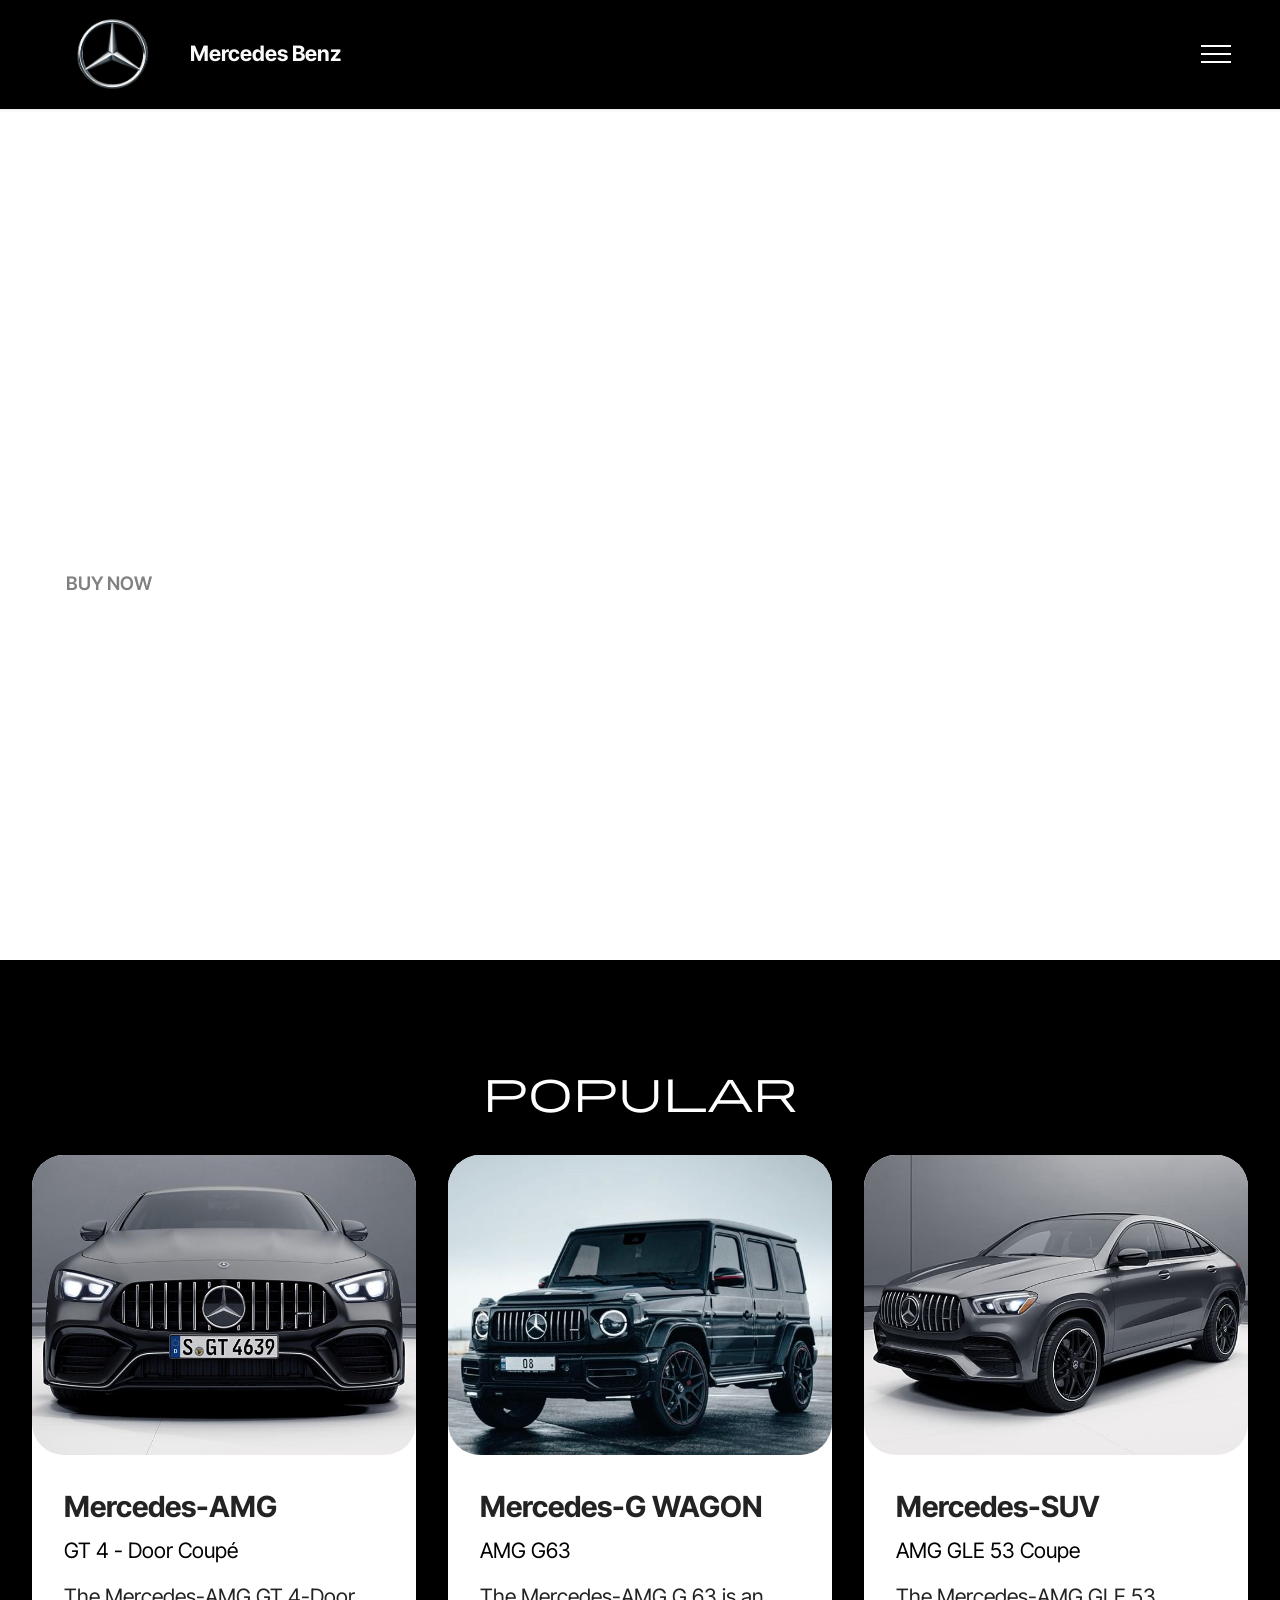
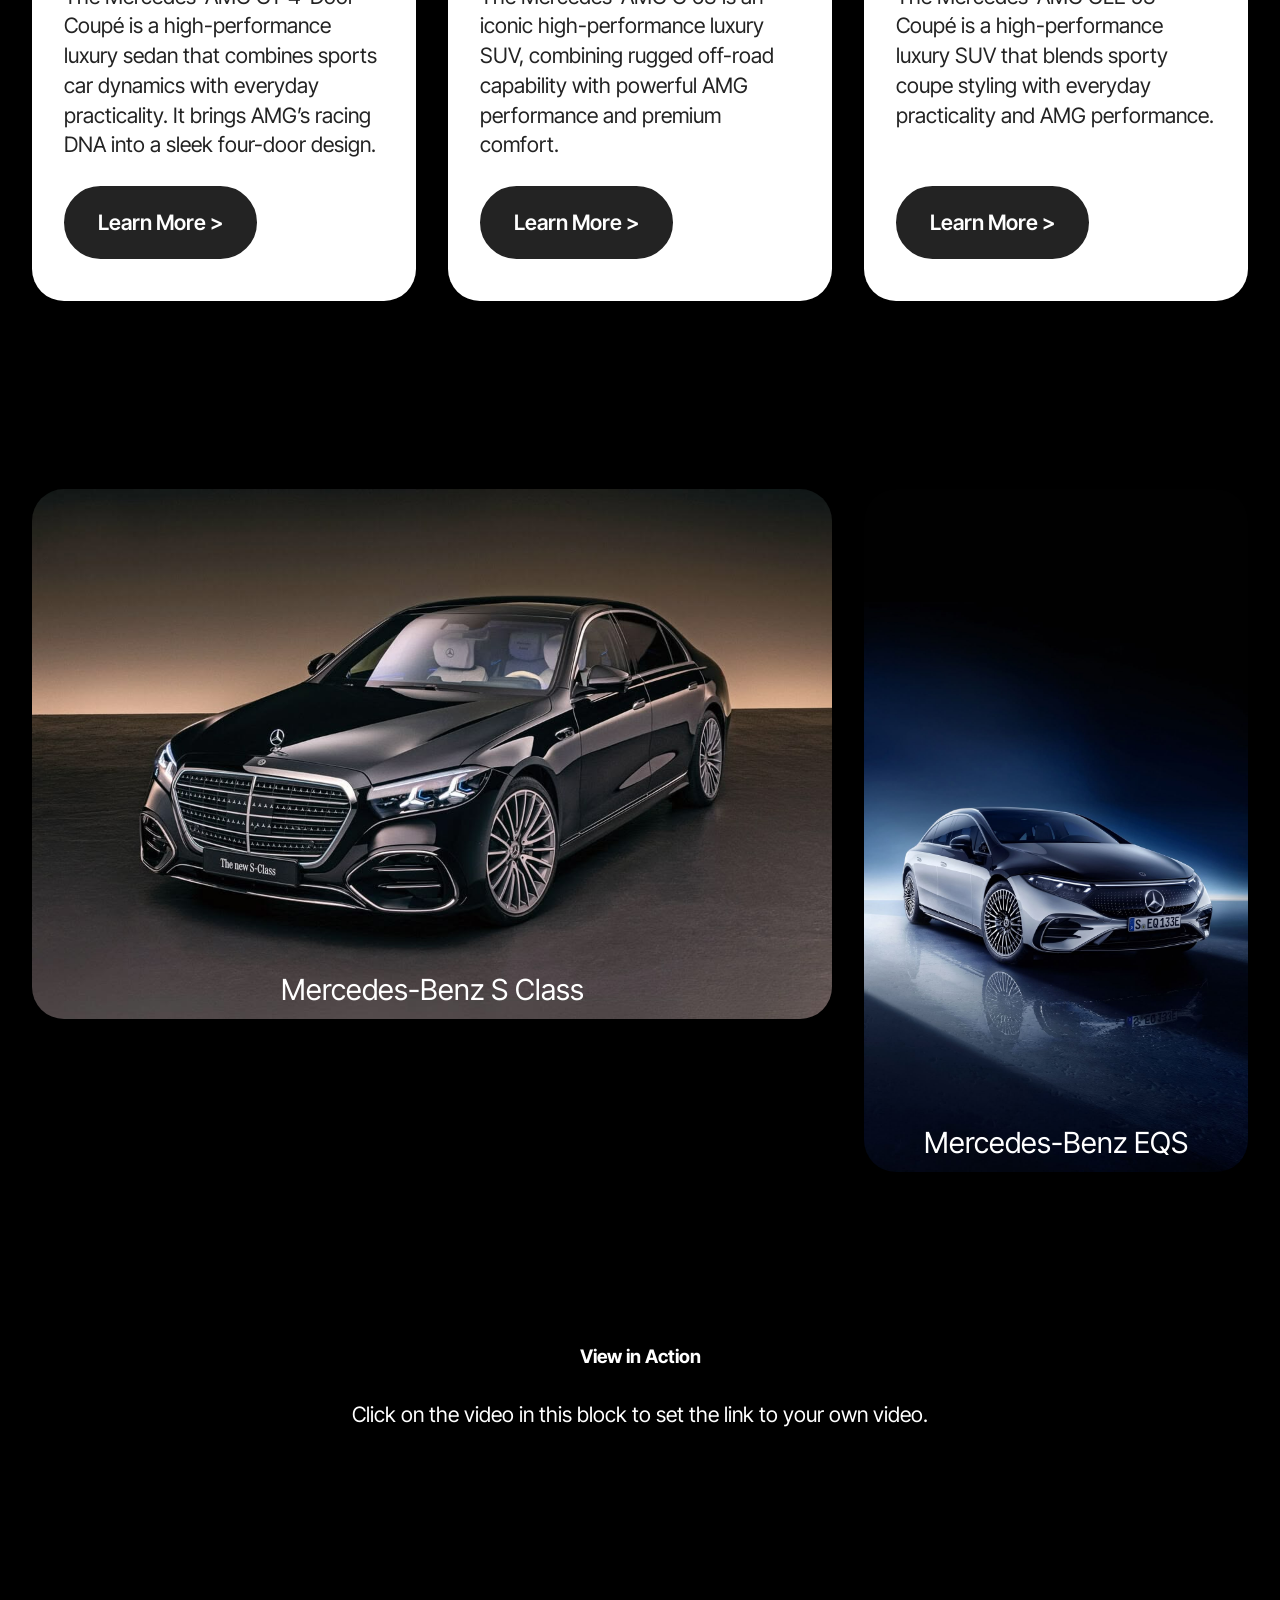
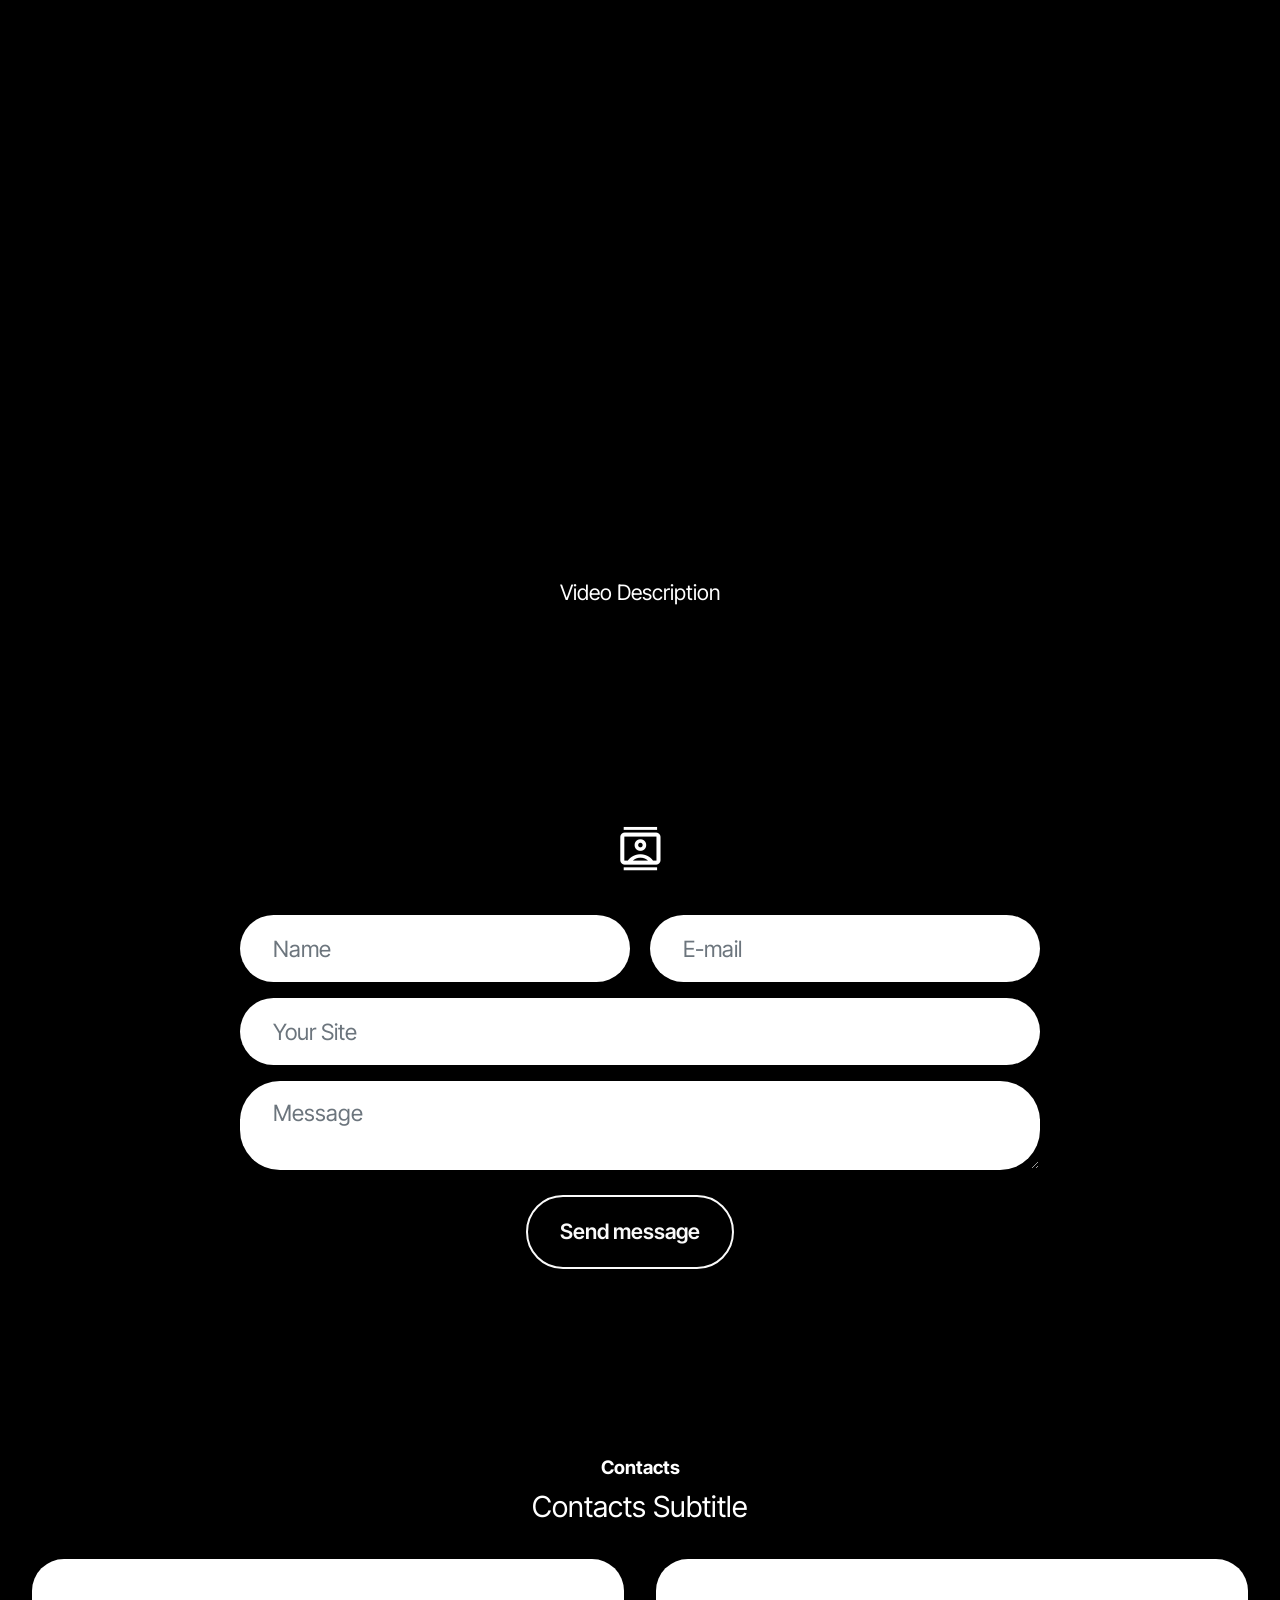
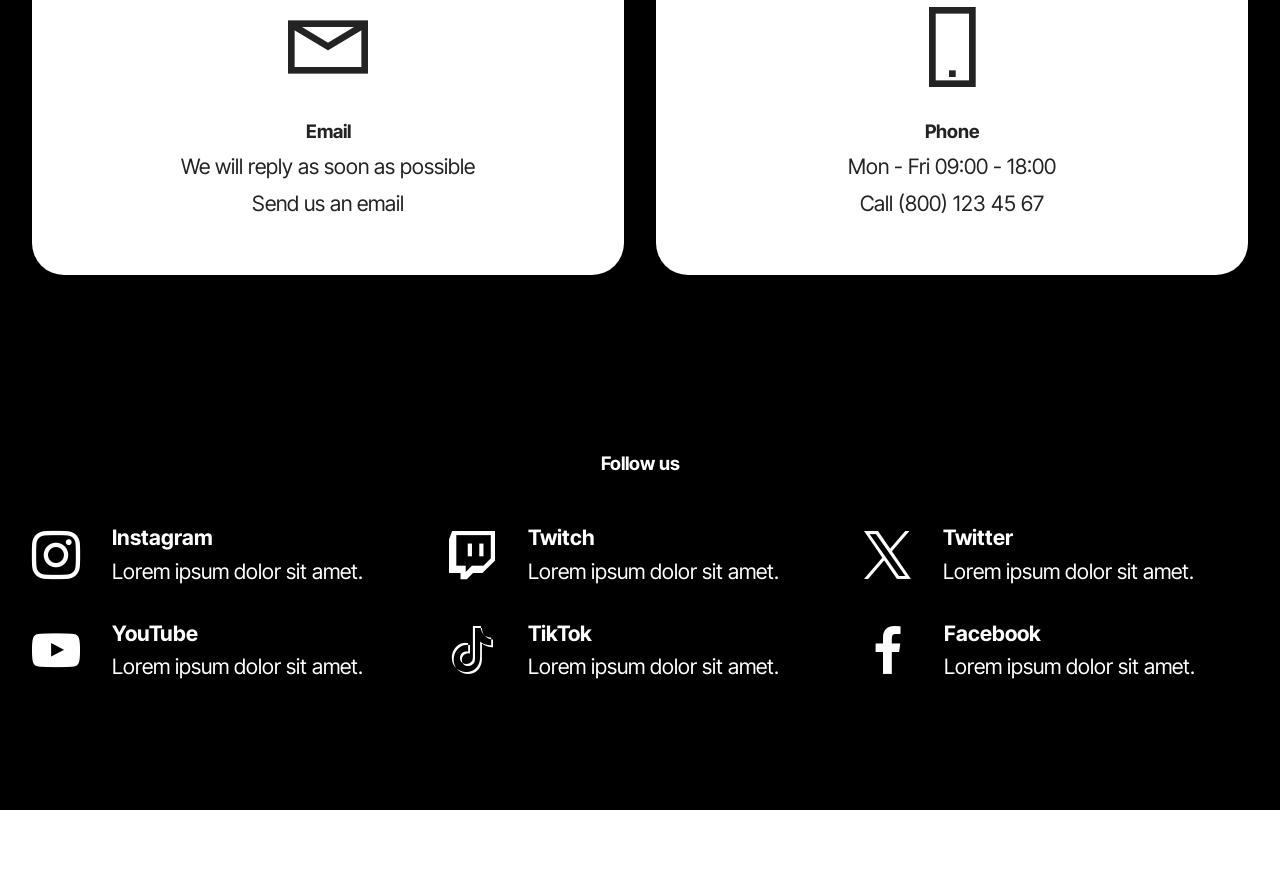
==== commit d495a450: "create github pages" ====
--- a/index.html
+++ b/index.html
@@ -25,7 +25,7 @@
   <noscript><link rel="stylesheet" href="https://fonts.googleapis.com/css?family=Material+Symbols+Outlined:100,200,300,400,500,600,700&display=swap"></noscript>
   <link rel="preload" href="https://fonts.googleapis.com/css?family=Inter+Tight:100,200,300,400,500,600,700,800,900,100i,200i,300i,400i,500i,600i,700i,800i,900i&display=swap" as="style" onload="this.onload=null;this.rel='stylesheet'">
   <noscript><link rel="stylesheet" href="https://fonts.googleapis.com/css?family=Inter+Tight:100,200,300,400,500,600,700,800,900,100i,200i,300i,400i,500i,600i,700i,800i,900i&display=swap"></noscript>
-  <link rel="preload" as="style" href="assets/mobirise/css/mbr-additional.css?v=NaeQE8"><link rel="stylesheet" href="assets/mobirise/css/mbr-additional.css?v=NaeQE8" type="text/css">
+  <link rel="preload" as="style" href="assets/mobirise/css/mbr-additional.css?v=fXnFhl"><link rel="stylesheet" href="assets/mobirise/css/mbr-additional.css?v=fXnFhl" type="text/css">
 
   
   
@@ -80,7 +80,7 @@
                 <h1 class="mbr-section-title mbr-fonts-style mb-3 display-1"><strong>Drive the art of excellence</strong>.&nbsp;</h1>
                 
                 
-                <div class="mbr-section-btn mt-3"><a class="btn btn-white display-2" href="https://mobiri.se">BUY NOW</a></div>
+                <div class="mbr-section-btn mt-3"><a class="btn btn-danger display-2" href="https://www.mercedes-benz.com.my/">BUY NOW</a></div>
             </div>
         </div>
     </div>
@@ -106,7 +106,7 @@
                         <h6 class="item-subtitle mbr-fonts-style mt-1 display-7">GT 4 - Door Coupé</h6>
                         <p class="mbr-text mbr-fonts-style mt-3 display-7">The Mercedes-AMG GT 4-Door Coupé is a high-performance luxury sedan that combines sports car dynamics with everyday practicality. It brings AMG’s racing DNA into a sleek four-door design.</p>
                     </div>
-                    <div class="mbr-section-btn item-footer mt-2"><a href="" class="btn item-btn btn-black display-7" target="_blank">Learn More &gt;</a></div>
+                    <div class="mbr-section-btn item-footer mt-2"><a href="https://www.mercedes-benz.com.my/passengercars/models/coupe/amg-gt-2-door/overview.html" class="btn item-btn btn-black display-7" target="_blank">Learn More &gt;</a></div>
                 </div>
             </div>
             <div class="item features-image col-12 col-md-6 col-lg-4">
@@ -119,7 +119,7 @@
                         <h6 class="item-subtitle mbr-fonts-style mt-1 display-7">AMG G63</h6>
                         <p class="mbr-text mbr-fonts-style mt-3 display-7">The Mercedes-AMG G 63 is an iconic high-performance luxury SUV, combining rugged off-road capability with powerful AMG performance and premium comfort.<br></p>
                     </div>
-                    <div class="mbr-section-btn item-footer mt-2"><a href="" class="btn item-btn btn-black display-7" target="_blank">Learn More
+                    <div class="mbr-section-btn item-footer mt-2"><a href="https://www.mercedes-benz.com.my/passengercars/models/suv/g-class/amg.html" class="btn item-btn btn-black display-7" target="_blank">Learn More
                             &gt;</a></div>
                 </div>
             </div><div class="item features-image col-12 col-md-6 col-lg-4">
@@ -132,7 +132,7 @@
                         <h6 class="item-subtitle mbr-fonts-style mt-1 display-7">AMG GLE 53 Coupe</h6>
                         <p class="mbr-text mbr-fonts-style mt-3 display-7">The Mercedes-AMG GLE 53 Coupé is a high-performance luxury SUV that blends sporty coupe styling with everyday practicality and AMG performance.</p>
                     </div>
-                    <div class="mbr-section-btn item-footer mt-2"><a href="" class="btn item-btn btn-black display-7" target="_blank">Learn More
+                    <div class="mbr-section-btn item-footer mt-2"><a href="https://www.mercedes-benz.com.my/passengercars/buy/new-car/product.html/C167_0485531073_MY_1675586" class="btn item-btn btn-black display-7" target="_blank">Learn More
                             &gt;</a></div>
                 </div>
             </div>
@@ -153,7 +153,7 @@
                 <div class="row">
                     <div class="col-12 col-lg-8">
                         <div class="img-item mb-3">
-                            <img src="assets/images/s-class.jpg" alt="Mobirise Website Builder">
+                            <a href="https://www.mercedes-benz.com.my/passengercars/models/saloon-long/s-class/overview.html"><img src="assets/images/s-class.jpg" alt="Mobirise Website Builder"></a>
                             <div class="img-description mbr-white">
                                 <p class="mbr-fonts-style align-center text1 display-5">
                                     Mercedes-Benz S Class
@@ -163,7 +163,7 @@
                     </div>
                     <div class="col-12 col-lg">
                         <div class="img-item mb-3">
-                            <img src="assets/images/eqs.jpg" alt="Mobirise Website Builder">
+                            <a href="https://www.mercedes-benz.com.my/passengercars/models/saloon/eqs/overview.html"><img src="assets/images/eqs.jpg" alt="Mobirise Website Builder"></a>
                             <div class="img-description mbr-white">
                                 <p class="mbr-fonts-style align-center text2 display-5">
                                     Mercedes-Benz EQS
@@ -212,7 +212,7 @@
         </div>
         <div class="row justify-content-center mt-4">
             <div class="col-lg-8 mx-auto mbr-form" data-form-type="formoid">
-                <form action="https://mobirise.eu/" method="POST" class="mbr-form form-with-styler" data-form-title="Form Name"><input type="hidden" name="email" data-form-email="true" value="WksBSll0OXMFvKd1mZLelOWLLUz5YC6eGCgZ726HCzlbaucMn4D98HpZuUn7NAN0C0YRcFxwO2xnb9G4tAJOqRri4VDVbtewCRAJ9BSKSnL4tSPYxJd7X3XVhh1CO5rr">
+                <form action="https://mobirise.eu/" method="POST" class="mbr-form form-with-styler" data-form-title="Form Name"><input type="hidden" name="email" data-form-email="true" value="RvdE4lmEUGLGkadyNdib922MeVwFnNMntD7yayf3pPfUW0C8ULA6CkG8RTwP43QVTob3HItmK4L1Bg20dD4elbA0PI7bPFkF/wWTagLJMqW1Kzp04ceVo1TxQDYFMBXE">
                     <div class="row">
                         <div hidden="hidden" data-form-alert="" class="alert alert-success col-12">Thanks for filling out the form!</div>
                         <div hidden="hidden" data-form-alert-danger="" class="alert alert-danger col-12">
@@ -390,7 +390,7 @@
 			</div>
 		</div>
 	</div>
-</section><section class="display-7" style="padding: 0;align-items: center;justify-content: center;flex-wrap: wrap;    align-content: center;display: flex;position: relative;height: 4rem;"><a href="https://mobiri.se/" style="flex: 1 1;height: 4rem;position: absolute;width: 100%;z-index: 1;"><img alt="" style="height: 4rem;" src="[data-uri]"></a><p style="margin: 0;text-align: center;" class="display-7">&#8204;</p><a style="z-index:1" href="https://mobirise.com/builder/no-code-website-builder.html">No Code Website Builder</a></section><script src="assets/bootstrap/js/bootstrap.bundle.min.js"></script>  <script src="assets/smoothscroll/smooth-scroll.js"></script>  <script src="assets/ytplayer/index.js"></script>  <script src="assets/dropdown/js/navbar-dropdown.js"></script>  <script src="assets/vimeoplayer/player.js"></script>  <script src="assets/theme/js/script.js"></script>  <script src="assets/formoid/formoid.min.js"></script>  
+</section><section class="display-7" style="padding: 0;align-items: center;justify-content: center;flex-wrap: wrap;    align-content: center;display: flex;position: relative;height: 4rem;"><a href="https://mobiri.se/" style="flex: 1 1;height: 4rem;position: absolute;width: 100%;z-index: 1;"><img alt="" style="height: 4rem;" src="[data-uri]"></a><p style="margin: 0;text-align: center;" class="display-7">&#8204;</p><a style="z-index:1" href="https://mobirise.com/builder/ai-website-maker.html">Best AI Website Maker</a></section><script src="assets/bootstrap/js/bootstrap.bundle.min.js"></script>  <script src="assets/smoothscroll/smooth-scroll.js"></script>  <script src="assets/ytplayer/index.js"></script>  <script src="assets/dropdown/js/navbar-dropdown.js"></script>  <script src="assets/vimeoplayer/player.js"></script>  <script src="assets/theme/js/script.js"></script>  <script src="assets/formoid/formoid.min.js"></script>  
   
   
  <div id="scrollToTop" class="scrollToTop mbr-arrow-up"><a style="text-align: center;"><i class="mbr-arrow-up-icon mbr-arrow-up-icon-cm cm-icon cm-icon-smallarrow-up"></i></a></div>
